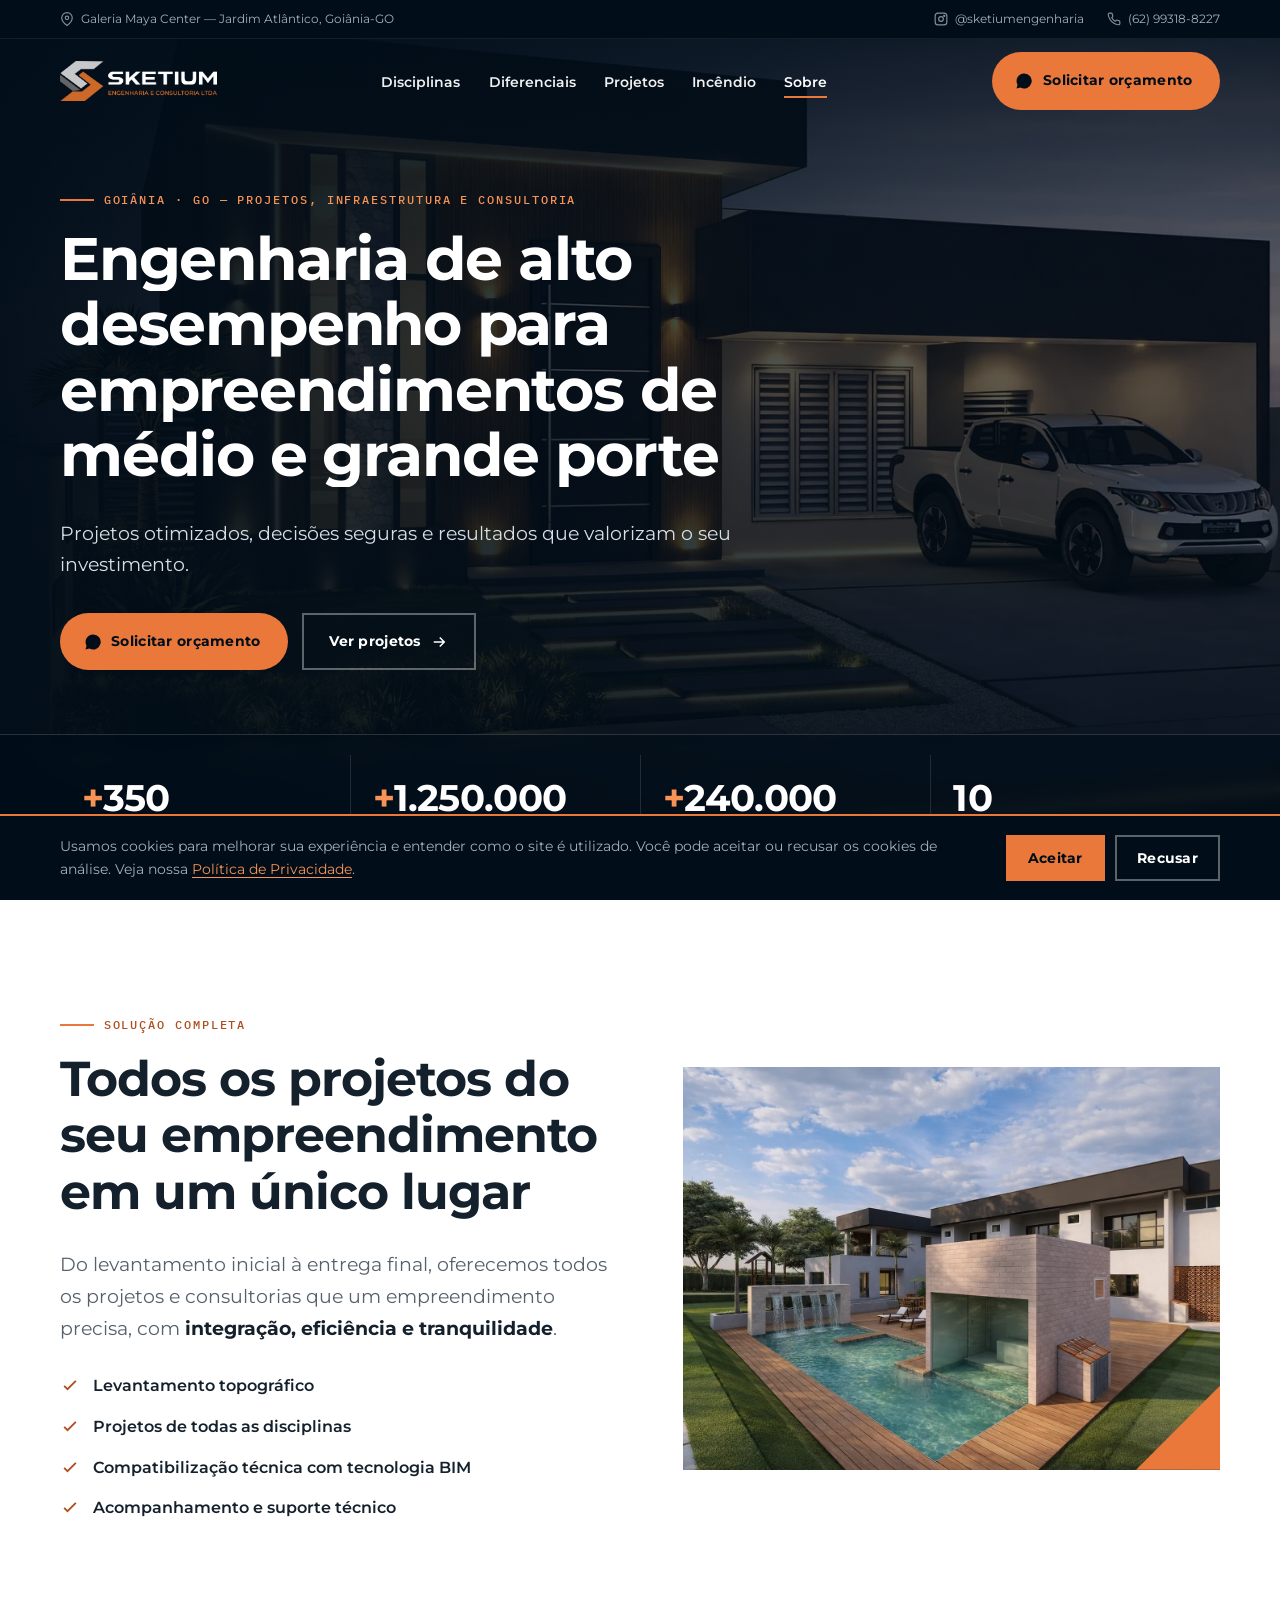
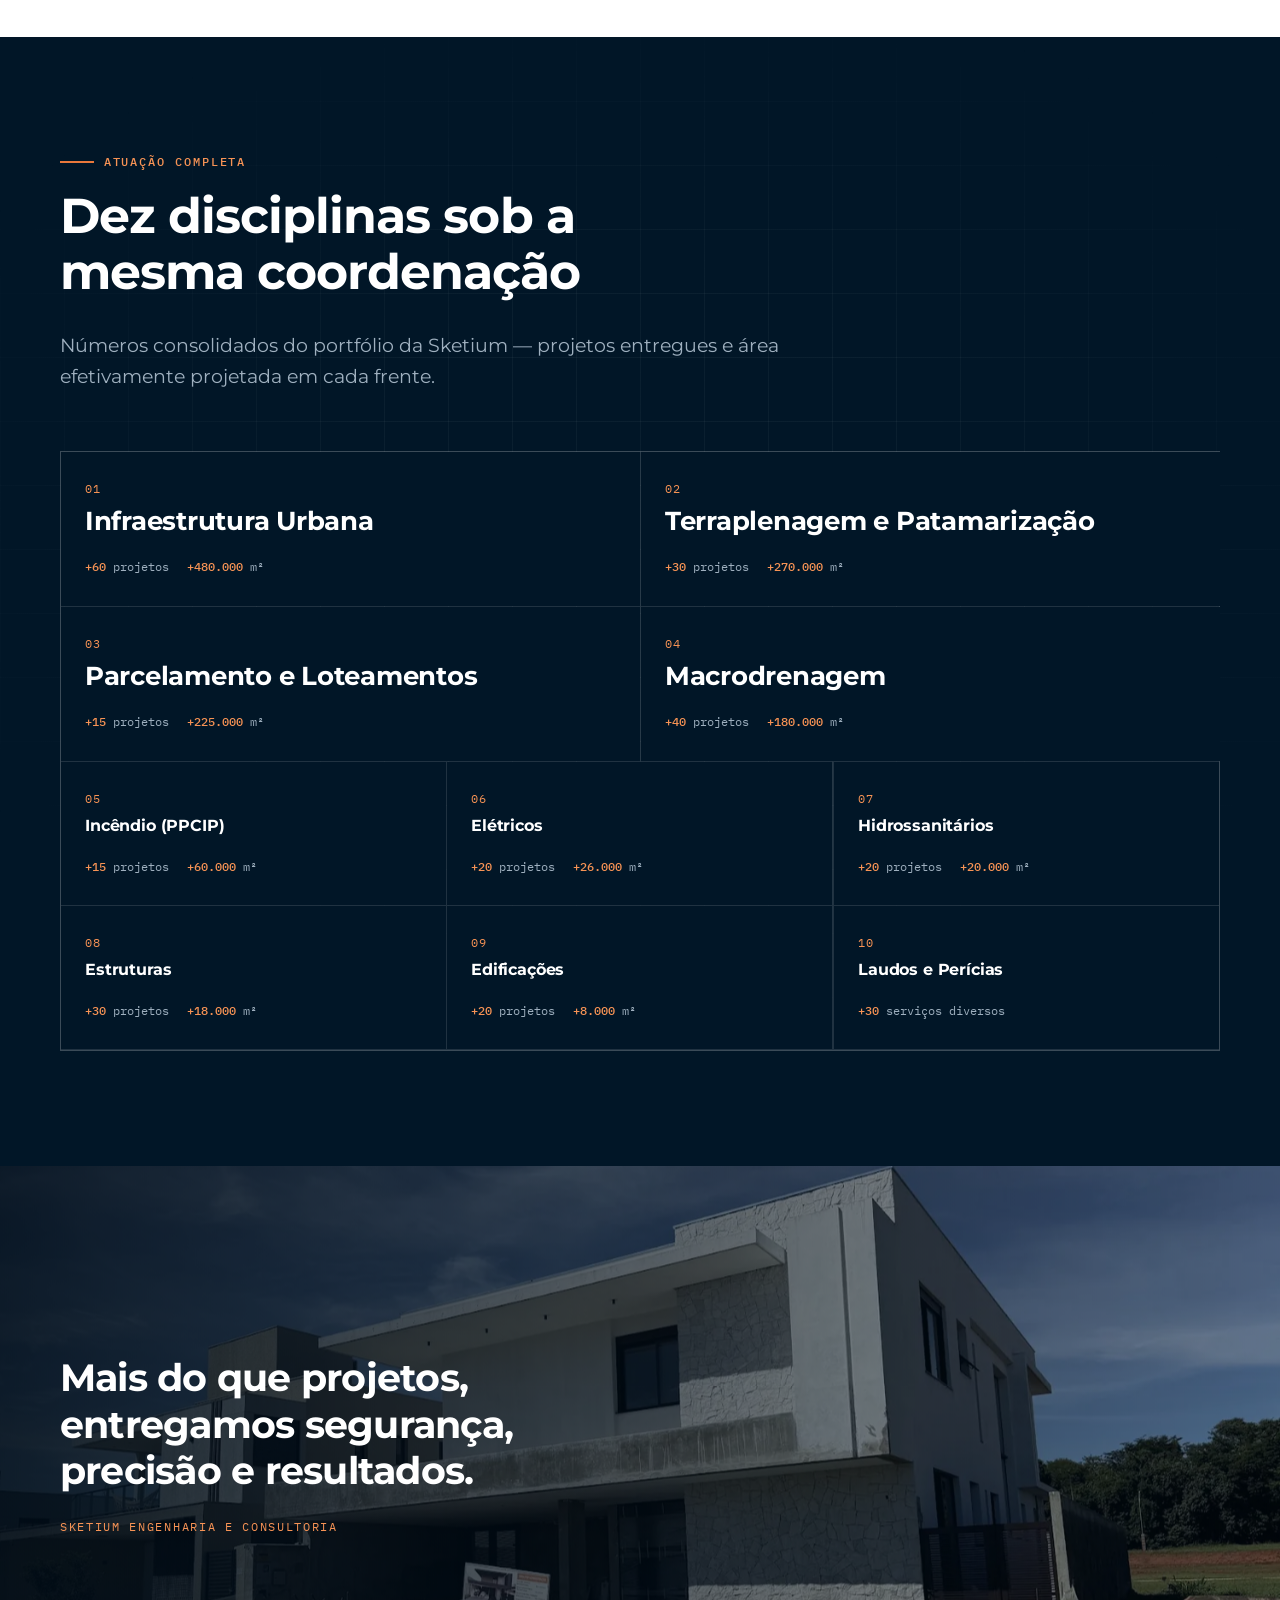
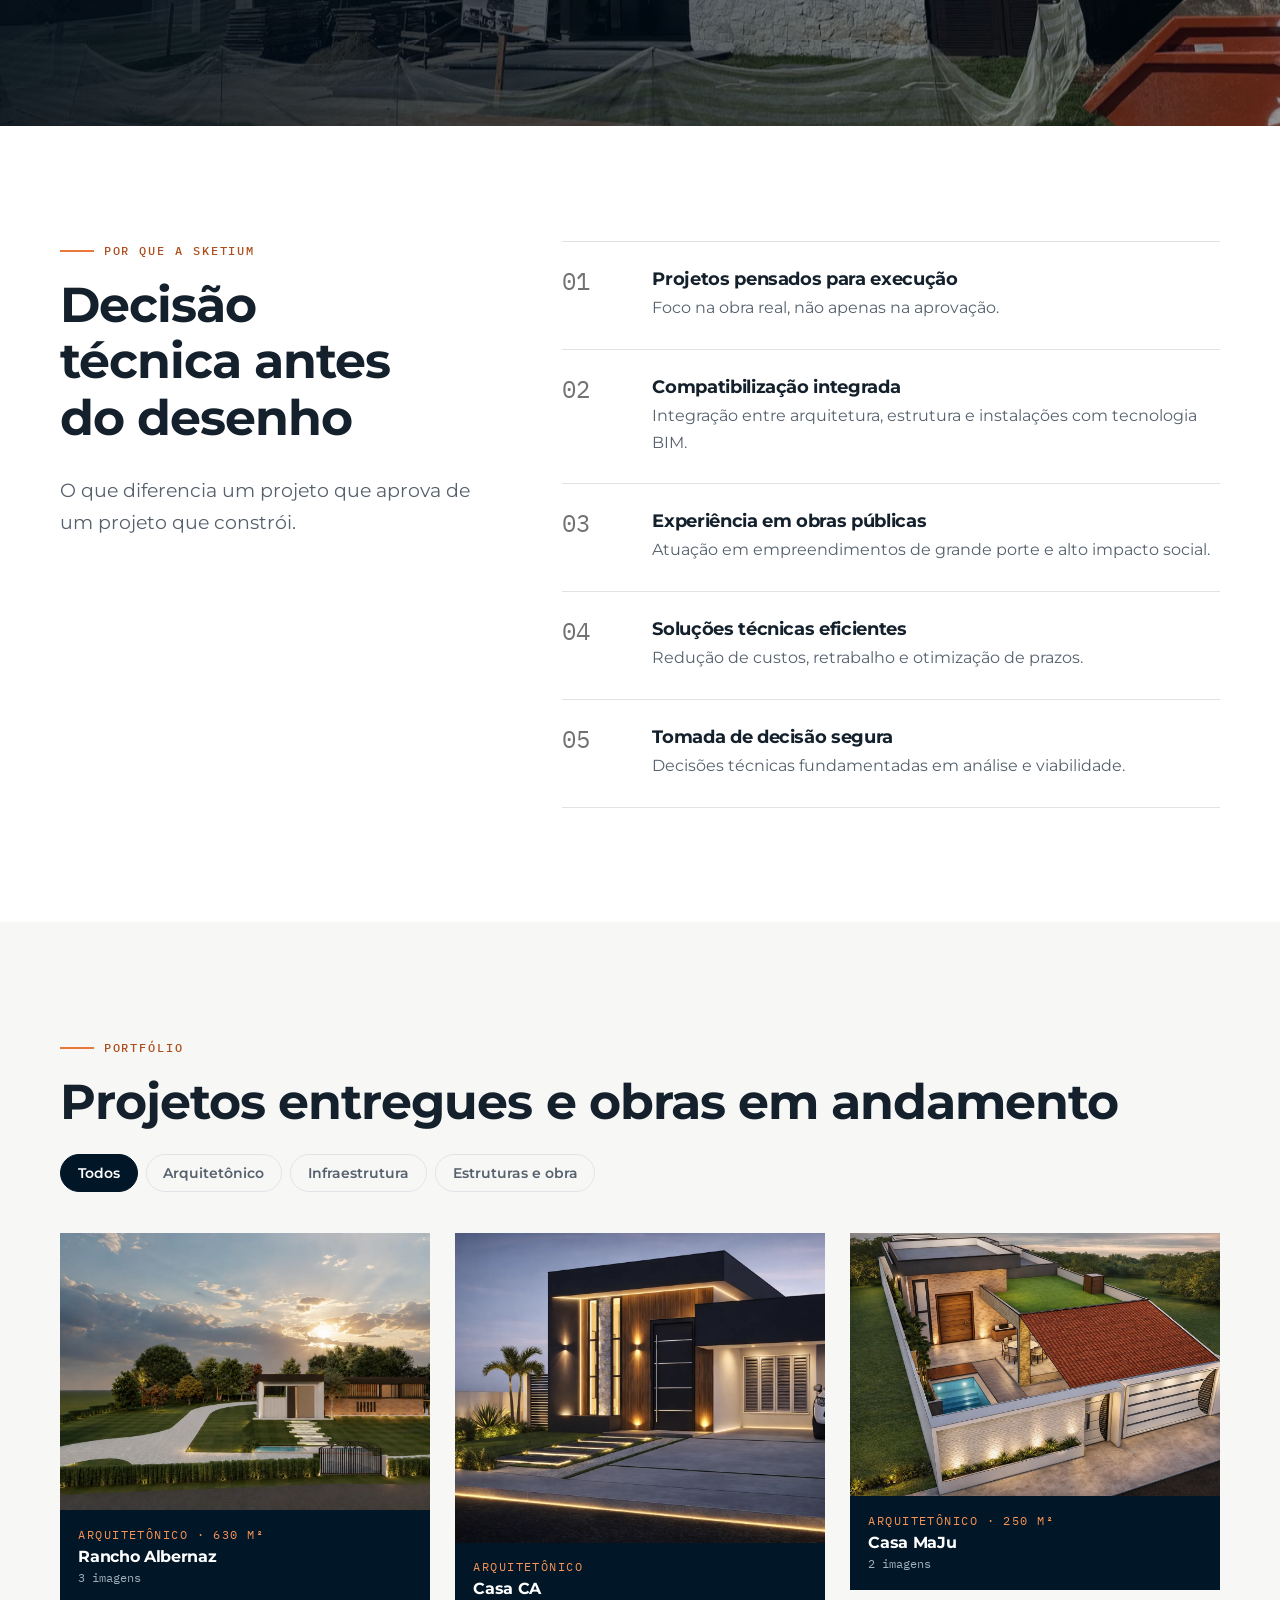
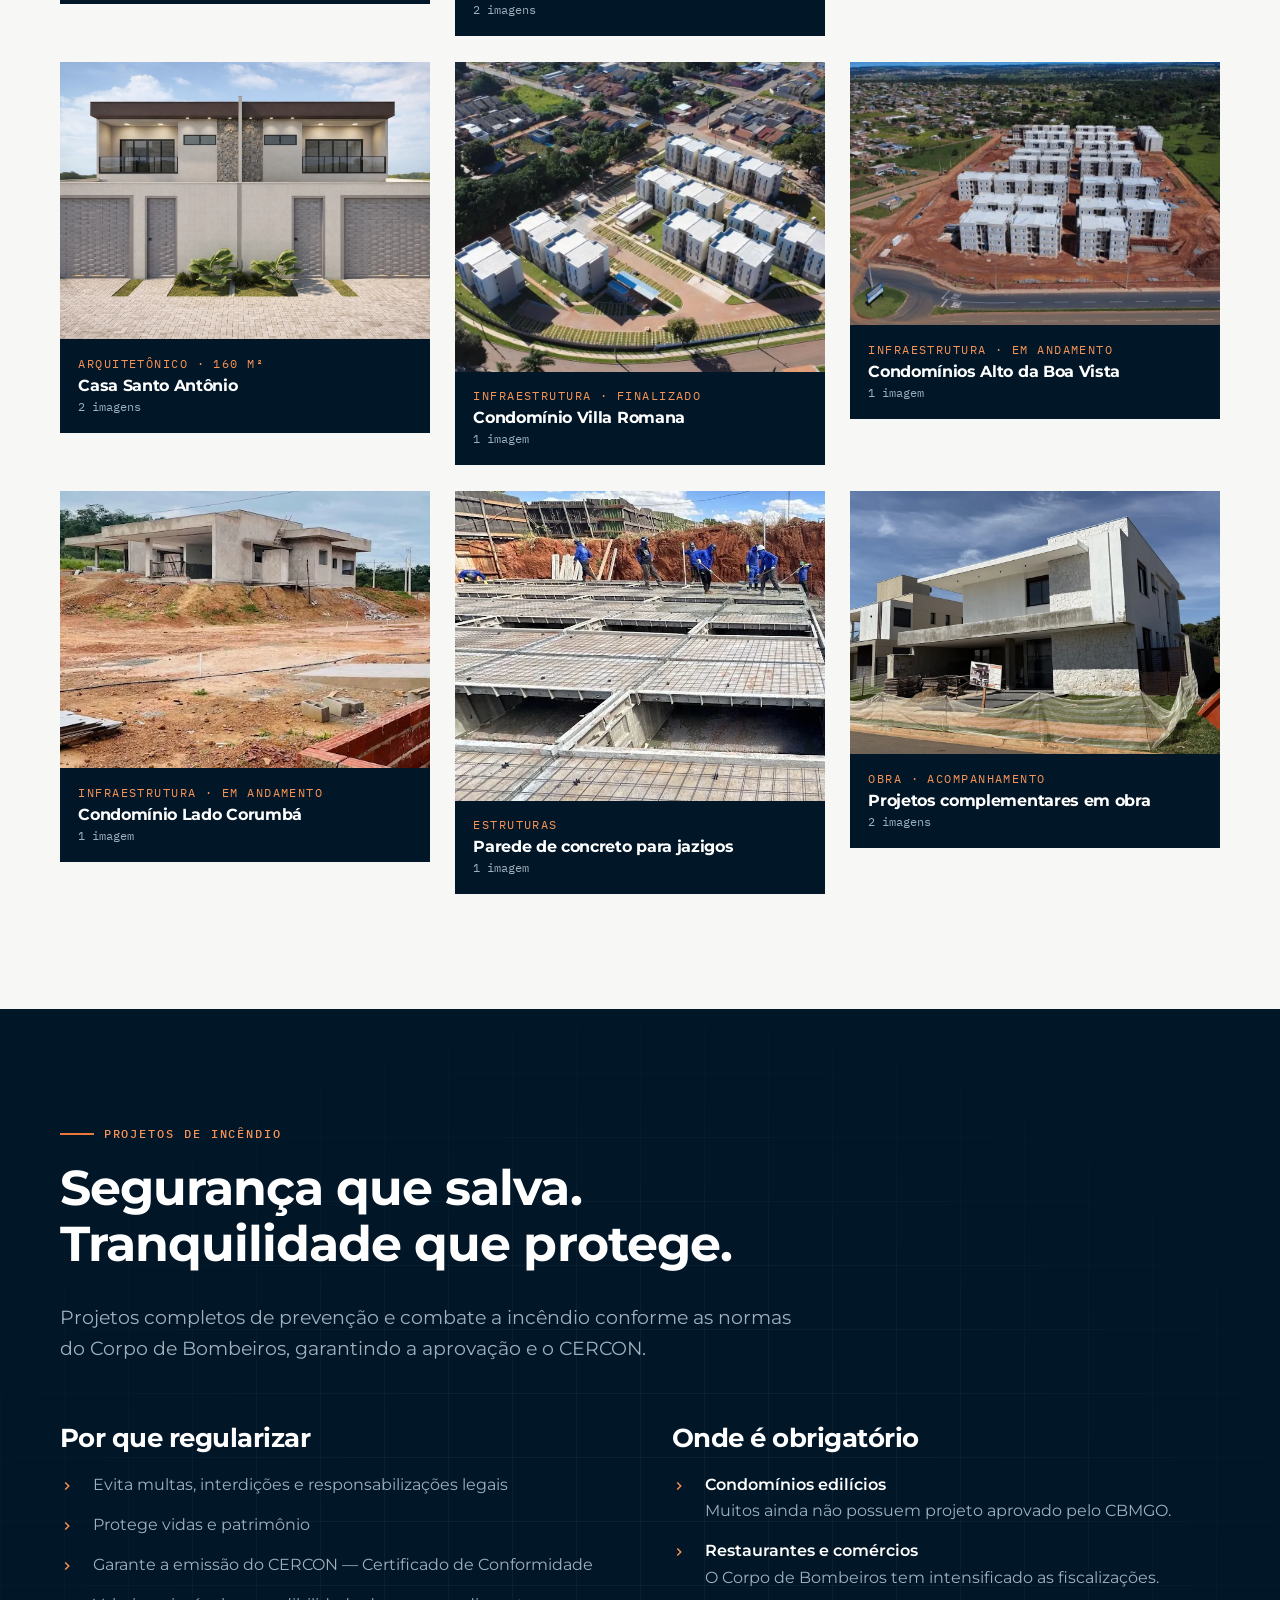
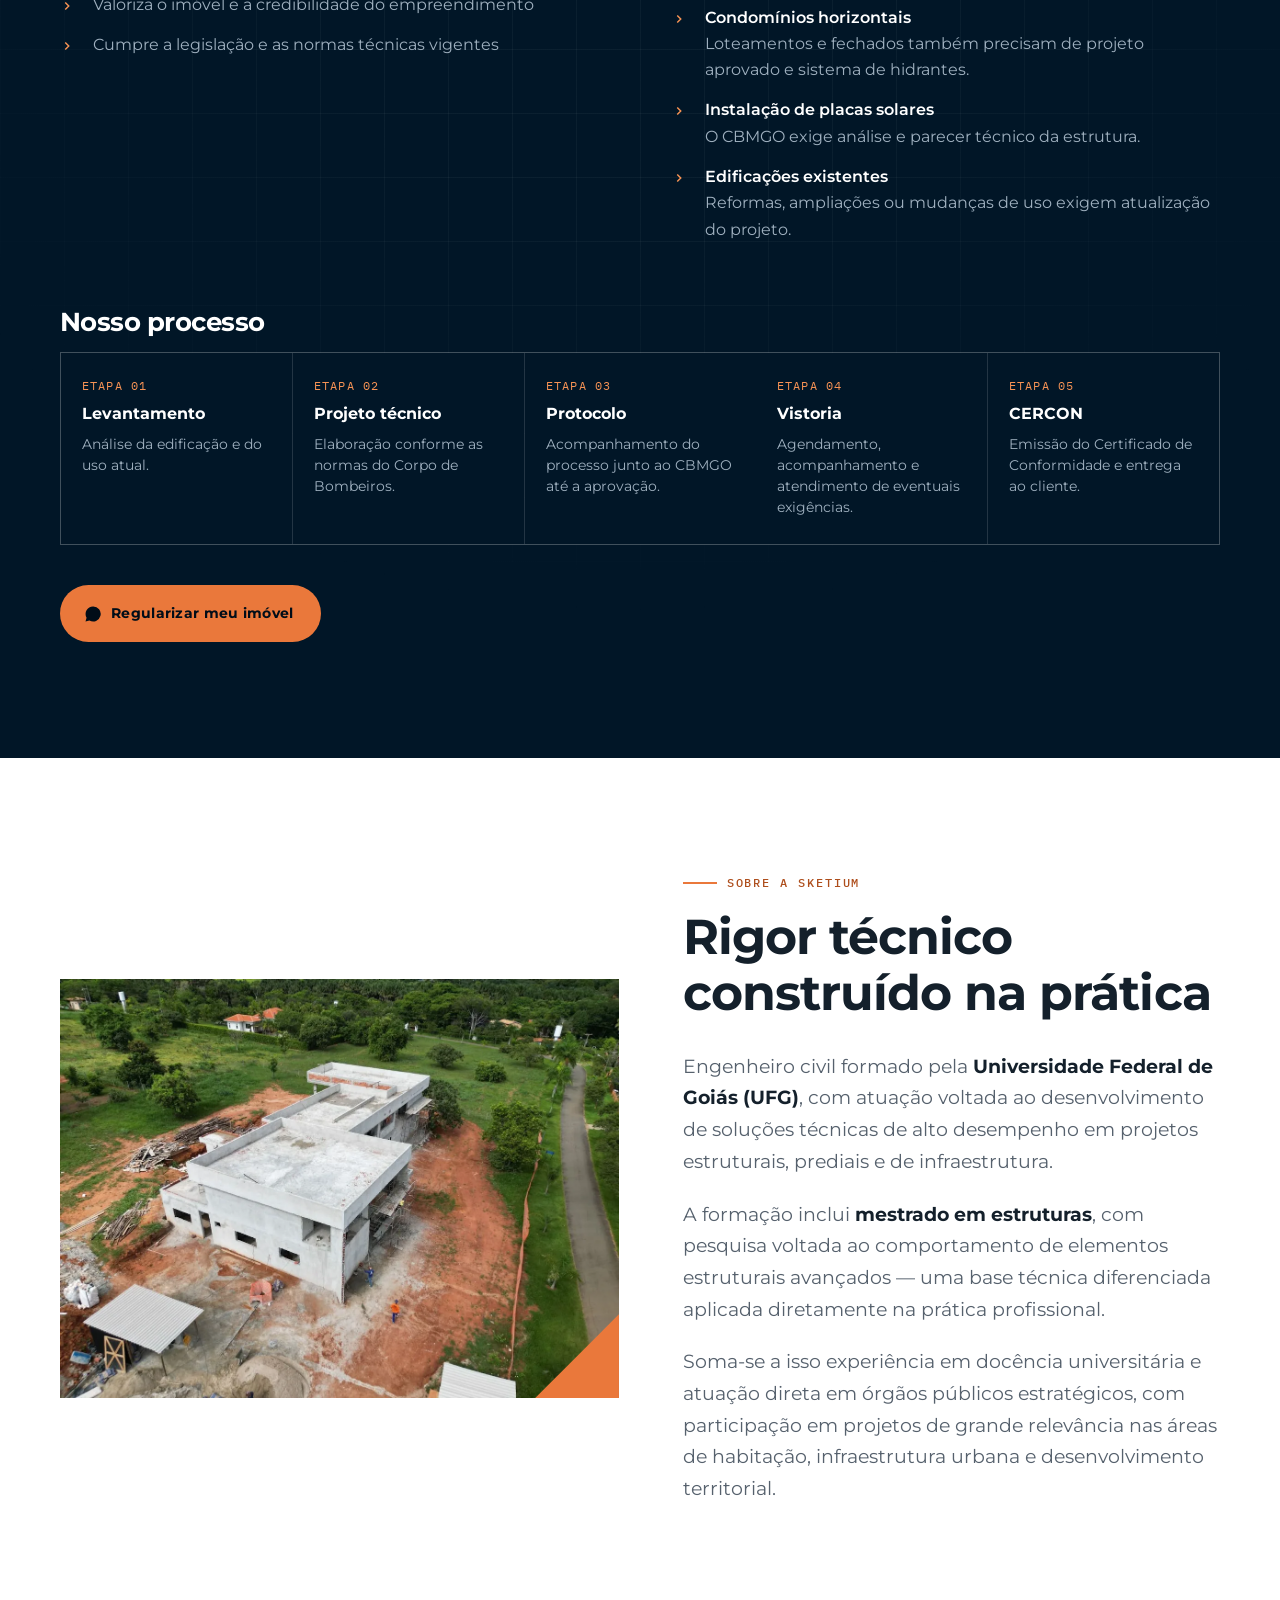
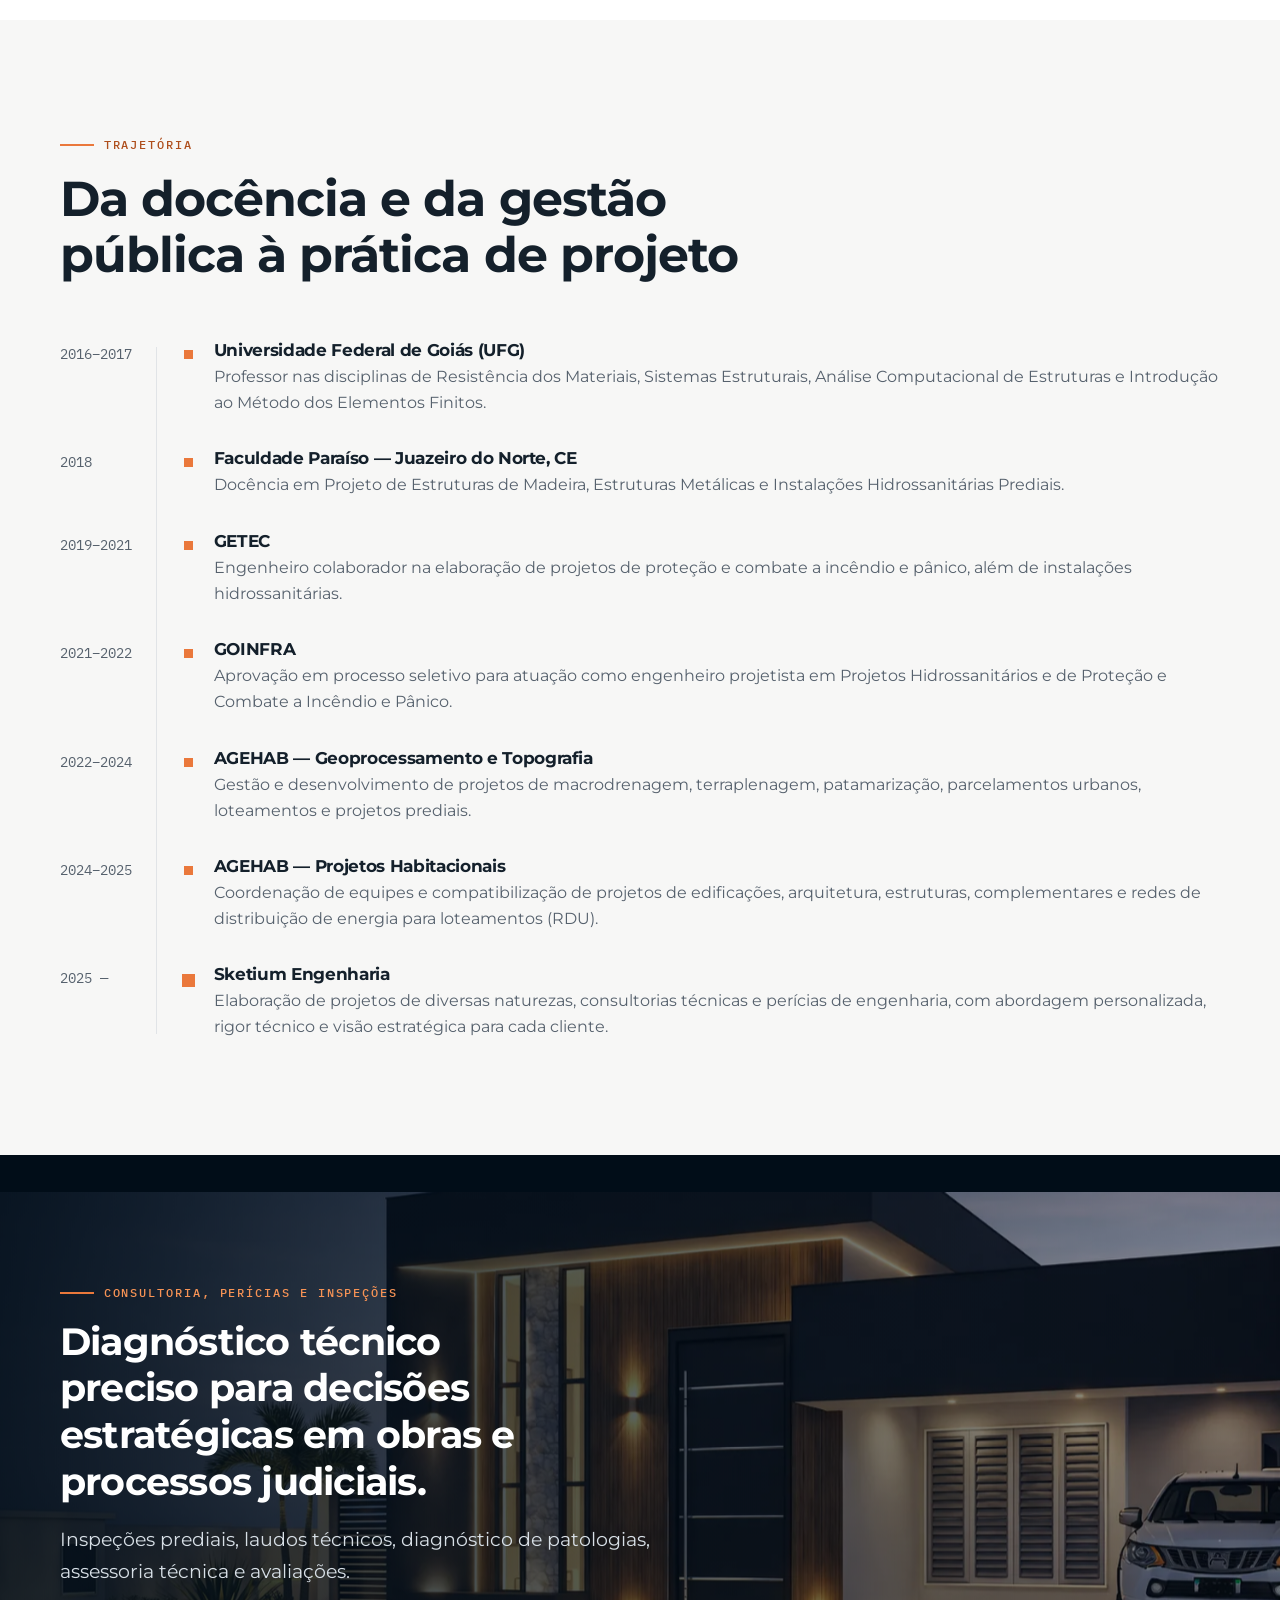
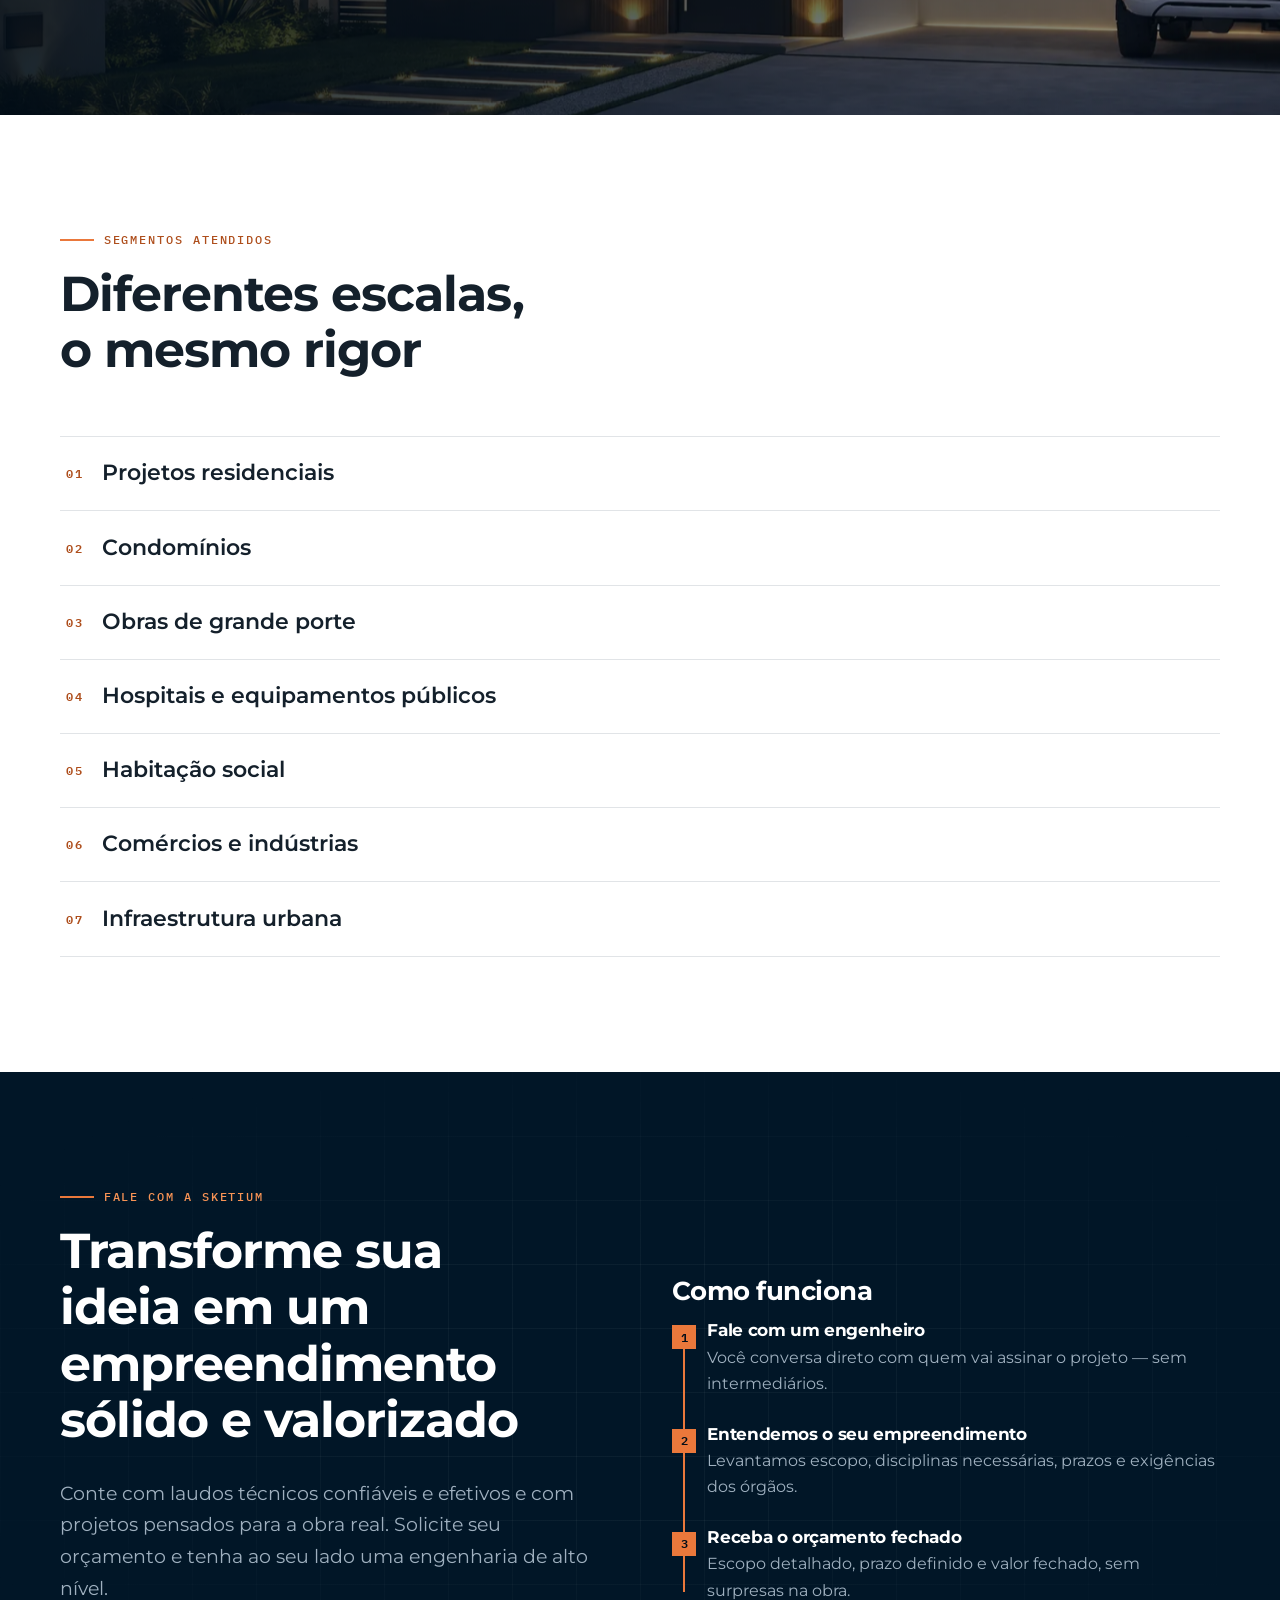
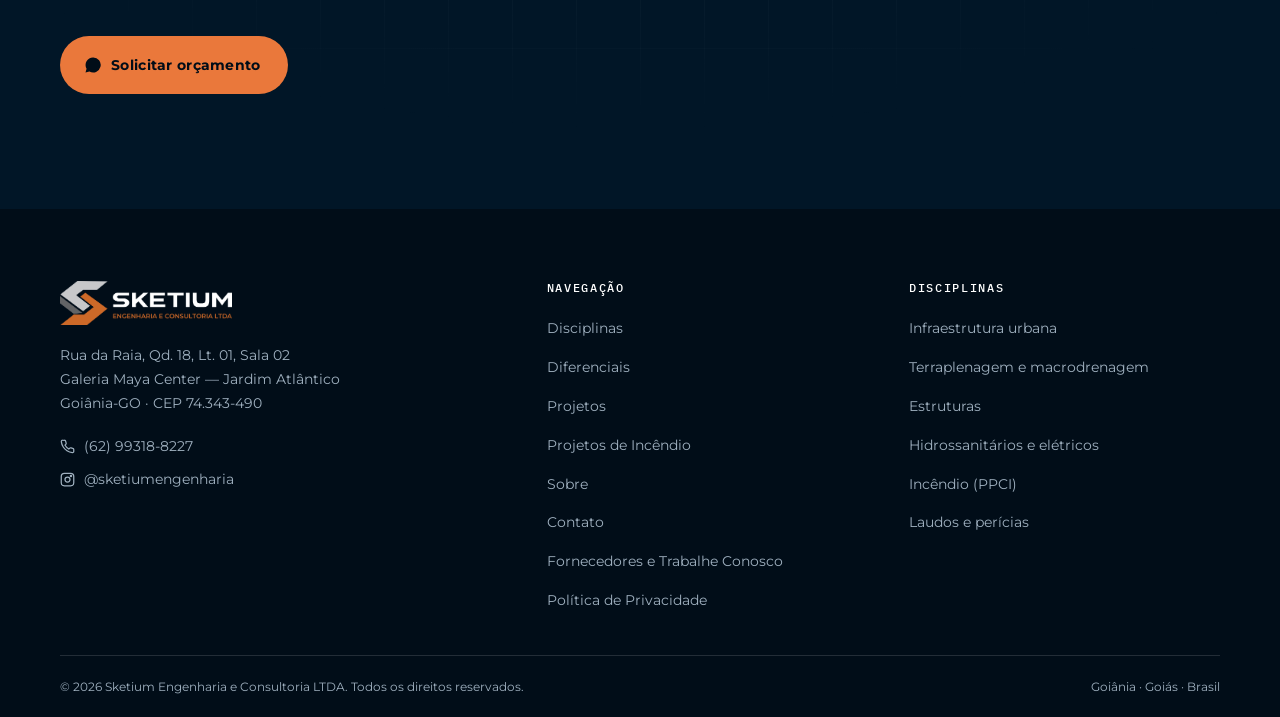
==== deploy-vercel/index.html @ f2acd7ba "Site Sketium Engenharia — front-end, módulos LGPD e pasta de deploy Pipeline BuildV completo até a r" ====
<!DOCTYPE html>
<html lang="pt-BR">
<head>
<meta charset="utf-8">
<meta name="viewport" content="width=device-width, initial-scale=1">
<title>Sketium Engenharia | Projetos, Infraestrutura e Consultoria em Goiânia-GO</title>
<meta name="description" content="Engenharia de alto desempenho para empreendimentos de médio e grande porte. Projetos estruturais, infraestrutura urbana, incêndio (PPCI), laudos e perícias. +350 projetos e +1.250.000 m² projetados. Goiânia-GO.">
<meta name="theme-color" content="#011627">
<link rel="canonical" href="https://www.sketium.com.br/">
<link rel="icon" href="assets/favicon.ico" sizes="any">
<link rel="apple-touch-icon" href="assets/img/favicon-180.png">

<meta property="og:type" content="website">
<meta property="og:locale" content="pt_BR">
<meta property="og:title" content="Sketium Engenharia | Projetos, Infraestrutura e Consultoria">
<meta property="og:description" content="Projetos otimizados, decisões seguras e resultados que valorizam o seu investimento. +350 projetos desenvolvidos em Goiânia-GO.">
<meta property="og:image" content="assets/img/hero-casa-ca.webp">

<link rel="preconnect" href="https://fonts.googleapis.com">
<link rel="preconnect" href="https://fonts.gstatic.com" crossorigin>
<link href="https://fonts.googleapis.com/css2?family=Montserrat:wght@400;500;600;700&family=IBM+Plex+Mono:wght@400;500&display=swap" rel="stylesheet">
<link rel="stylesheet" href="css/styles.css">

<script type="application/ld+json">
{
  "@context": "https://schema.org",
  "@type": "ProfessionalService",
  "name": "Sketium Engenharia e Consultoria LTDA",
  "description": "Engenharia de alto desempenho em projetos, infraestrutura e soluções técnicas para empreendimentos de médio e grande porte.",
  "telephone": "+5562993188227",
  "areaServed": "Goiás, Brasil",
  "address": {
    "@type": "PostalAddress",
    "streetAddress": "Rua da Raia, Qd. 18, Lt. 01, Sala 02 — Galeria Maya Center",
    "addressLocality": "Goiânia",
    "addressRegion": "GO",
    "postalCode": "74343-490",
    "addressCountry": "BR"
  },
  "sameAs": ["https://www.instagram.com/sketiumengenharia"]
}
</script>
</head>
<body>

<a class="pular-para-conteudo" href="#conteudo">Pular para o conteúdo</a>

<!-- Loader: sai sozinho por CSS mesmo se o JS falhar -->
<div class="loader" id="loader" role="presentation" aria-hidden="true">
  <img src="assets/img/logo-simbolo.png" alt="" width="600" height="555">
  <span class="loader-barra"><i></i></span>
</div>

<div class="barra-progresso" id="barra-progresso" role="presentation" aria-hidden="true"><i></i></div>

<!-- ============ HEADER ============ -->
<header class="cabecalho" id="cabecalho">
  <div class="topbar">
    <div class="container topbar-inner">
      <span class="topbar-endereco topbar-item">
        <svg viewBox="0 0 24 24" fill="none" stroke="currentColor" stroke-width="2" aria-hidden="true"><path d="M21 10c0 7-9 13-9 13s-9-6-9-13a9 9 0 0 1 18 0Z"/><circle cx="12" cy="10" r="3"/></svg>
        Galeria Maya Center — Jardim Atlântico, Goiânia-GO
      </span>
      <span class="topbar-links">
        <a class="topbar-item" href="https://www.instagram.com/sketiumengenharia" target="_blank" rel="noopener">
          <svg viewBox="0 0 24 24" fill="none" stroke="currentColor" stroke-width="2" aria-hidden="true"><rect x="2" y="2" width="20" height="20" rx="5"/><circle cx="12" cy="12" r="4"/><circle cx="17.5" cy="6.5" r="1"/></svg>
          @sketiumengenharia
        </a>
        <a class="topbar-item" href="tel:+5562993188227">
          <svg viewBox="0 0 24 24" fill="none" stroke="currentColor" stroke-width="2" aria-hidden="true"><path d="M22 16.9v3a2 2 0 0 1-2.2 2 19.8 19.8 0 0 1-8.6-3.1 19.5 19.5 0 0 1-6-6A19.8 19.8 0 0 1 2.1 4.2 2 2 0 0 1 4.1 2h3a2 2 0 0 1 2 1.7c.1 1 .4 1.9.7 2.8a2 2 0 0 1-.5 2.1L8.1 9.9a16 16 0 0 0 6 6l1.3-1.2a2 2 0 0 1 2.1-.5c.9.3 1.8.6 2.8.7a2 2 0 0 1 1.7 2Z"/></svg>
          (62) 99318-8227
        </a>
      </span>
    </div>
  </div>

  <div class="container">
    <nav class="nav" aria-label="Navegação principal">
      <a class="nav-logo" href="#topo" aria-label="Sketium Engenharia — início">
        <img src="assets/img/logo-sketium-branco.png" alt="Sketium Engenharia e Consultoria" width="900" height="230">
      </a>

      <ul class="nav-menu">
        <li><a href="#disciplinas">Disciplinas</a></li>
        <li><a href="#diferenciais">Diferenciais</a></li>
        <li><a href="#projetos">Projetos</a></li>
        <li><a href="#incendio">Incêndio</a></li>
        <li><a href="#sobre">Sobre</a></li>
      </ul>

      <div class="nav-acoes">
        <a class="btn btn-primario btn-wa" href="#" data-wa-btn="Menu">
          <svg viewBox="0 0 24 24" fill="currentColor" aria-hidden="true"><path d="M17.5 14.4c-.3-.2-1.7-.9-2-1-.3-.1-.5-.1-.7.1-.2.3-.7 1-.9 1.2-.2.2-.3.2-.6.1-.3-.2-1.2-.5-2.3-1.4-.9-.8-1.4-1.7-1.6-2-.2-.3 0-.5.1-.6l.5-.5c.1-.2.2-.3.3-.5v-.5c0-.2-.7-1.6-.9-2.2-.2-.5-.5-.5-.7-.5h-.6c-.2 0-.5.1-.8.4-.3.3-1 1-1 2.5s1.1 2.9 1.2 3.1c.2.2 2.1 3.2 5.1 4.5.7.3 1.3.5 1.7.6.7.2 1.4.2 1.9.1.6-.1 1.7-.7 2-1.4.2-.7.2-1.2.2-1.4-.1-.1-.3-.2-.6-.3M12 2a10 10 0 0 0-8.6 15L2 22l5.2-1.4A10 10 0 1 0 12 2Z"/></svg>
          Solicitar orçamento
        </a>
        <button class="hamburguer" type="button" id="hamburguer" aria-expanded="false" aria-controls="offcanvas" aria-label="Abrir menu">
          <span></span>
        </button>
      </div>
    </nav>
  </div>
</header>

<div class="veu" id="veu" hidden></div>
<aside class="offcanvas" id="offcanvas" aria-label="Menu" aria-hidden="true">
  <div class="offcanvas-topo">
    <img src="assets/img/logo-simbolo.png" alt="" width="600" height="555" style="height:36px;width:auto">
    <button class="offcanvas-fechar" type="button" id="offcanvas-fechar" aria-label="Fechar menu">&times;</button>
  </div>
  <ul>
    <li><a href="#disciplinas">Disciplinas</a></li>
    <li><a href="#diferenciais">Diferenciais</a></li>
    <li><a href="#projetos">Projetos</a></li>
    <li><a href="#incendio">Projetos de Incêndio</a></li>
    <li><a href="#sobre">Sobre</a></li>
    <li><a href="#contato">Contato</a></li>
  </ul>
  <a class="btn btn-primario btn-wa" href="#" data-wa-btn="Menu mobile">
    <svg viewBox="0 0 24 24" fill="currentColor" aria-hidden="true"><path d="M17.5 14.4c-.3-.2-1.7-.9-2-1-.3-.1-.5-.1-.7.1-.2.3-.7 1-.9 1.2-.2.2-.3.2-.6.1-.3-.2-1.2-.5-2.3-1.4-.9-.8-1.4-1.7-1.6-2-.2-.3 0-.5.1-.6l.5-.5c.1-.2.2-.3.3-.5v-.5c0-.2-.7-1.6-.9-2.2-.2-.5-.5-.5-.7-.5h-.6c-.2 0-.5.1-.8.4-.3.3-1 1-1 2.5s1.1 2.9 1.2 3.1c.2.2 2.1 3.2 5.1 4.5.7.3 1.3.5 1.7.6.7.2 1.4.2 1.9.1.6-.1 1.7-.7 2-1.4.2-.7.2-1.2.2-1.4-.1-.1-.3-.2-.6-.3M12 2a10 10 0 0 0-8.6 15L2 22l5.2-1.4A10 10 0 1 0 12 2Z"/></svg>
    Solicitar orçamento
  </a>
</aside>

<main id="conteudo">

<!-- ============ 1. HERO ============ -->
<section class="hero" id="topo" data-bg="dark">
  <div class="hero-fundo">
    <img src="assets/img/hero-casa-ca.webp" alt="Residência de alto padrão projetada pela Sketium, iluminada ao anoitecer" width="1536" height="1024" fetchpriority="high">
  </div>

  <div style="width:100%">
    <div class="container hero-inner">
      <p class="eyebrow"><span class="filete" data-desenha></span>Goiânia · GO — Projetos, Infraestrutura e Consultoria</p>
      <h1>Engenharia de alto desempenho para empreendimentos de médio e grande&nbsp;porte</h1>
      <p class="hero-lede">Projetos otimizados, decisões seguras e resultados que valorizam o seu investimento.</p>
      <div class="hero-ctas">
        <a class="btn btn-primario btn-wa" href="#" data-wa-btn="Hero">
          <svg viewBox="0 0 24 24" fill="currentColor" aria-hidden="true"><path d="M17.5 14.4c-.3-.2-1.7-.9-2-1-.3-.1-.5-.1-.7.1-.2.3-.7 1-.9 1.2-.2.2-.3.2-.6.1-.3-.2-1.2-.5-2.3-1.4-.9-.8-1.4-1.7-1.6-2-.2-.3 0-.5.1-.6l.5-.5c.1-.2.2-.3.3-.5v-.5c0-.2-.7-1.6-.9-2.2-.2-.5-.5-.5-.7-.5h-.6c-.2 0-.5.1-.8.4-.3.3-1 1-1 2.5s1.1 2.9 1.2 3.1c.2.2 2.1 3.2 5.1 4.5.7.3 1.3.5 1.7.6.7.2 1.4.2 1.9.1.6-.1 1.7-.7 2-1.4.2-.7.2-1.2.2-1.4-.1-.1-.3-.2-.6-.3M12 2a10 10 0 0 0-8.6 15L2 22l5.2-1.4A10 10 0 1 0 12 2Z"/></svg>
          Solicitar orçamento
        </a>
        <a class="btn btn-fantasma" href="#projetos">
          Ver projetos
          <svg class="seta" viewBox="0 0 24 24" fill="none" stroke="currentColor" stroke-width="2" width="18" height="18" aria-hidden="true"><path d="M5 12h14m-6-6 6 6-6 6"/></svg>
        </a>
      </div>
    </div>

    <div class="hero-numeros">
      <div class="container">
        <dl class="hero-numeros-grid">
          <div class="hero-numero">
            <dt class="visualmente-oculto">Projetos desenvolvidos</dt>
            <dd style="margin:0"><b><i>+</i><span data-contador="350">350</span></b><span aria-hidden="true">Projetos desenvolvidos</span></dd>
          </div>
          <div class="hero-numero">
            <dt class="visualmente-oculto">Área total projetada</dt>
            <dd style="margin:0"><b><i>+</i><span data-contador="1250000" data-formato="milhar">1.250.000</span></b><span aria-hidden="true">m² de área total projetada</span></dd>
          </div>
          <div class="hero-numero">
            <dt class="visualmente-oculto">Infraestrutura condominial</dt>
            <dd style="margin:0"><b><i>+</i><span data-contador="240000" data-formato="milhar">240.000</span></b><span aria-hidden="true">m² em infraestrutura condominial</span></dd>
          </div>
          <div class="hero-numero">
            <dt class="visualmente-oculto">Disciplinas de engenharia</dt>
            <dd style="margin:0"><b><span data-contador="10">10</span></b><span aria-hidden="true">Disciplinas de engenharia</span></dd>
          </div>
        </dl>
      </div>
    </div>
  </div>
</section>

<!-- ============ 2. SOLUÇÃO COMPLETA (split) ============ -->
<section class="secao" data-bg="light">
  <div class="container split">
    <div data-reveal data-rv="left">
      <p class="eyebrow"><span class="filete" data-desenha></span>Solução completa</p>
      <h2>Todos os projetos do seu empreendimento em um único&nbsp;lugar</h2>
      <p class="lede">Do levantamento inicial à entrega final, oferecemos todos os projetos e consultorias que um empreendimento precisa, com <strong>integração, eficiência e tranquilidade</strong>.</p>
      <ul class="lista-checks">
        <li><svg viewBox="0 0 24 24" fill="none" stroke="currentColor" stroke-width="2.2" aria-hidden="true"><path d="m5 13 4 4L19 7"/></svg>Levantamento topográfico</li>
        <li><svg viewBox="0 0 24 24" fill="none" stroke="currentColor" stroke-width="2.2" aria-hidden="true"><path d="m5 13 4 4L19 7"/></svg>Projetos de todas as disciplinas</li>
        <li><svg viewBox="0 0 24 24" fill="none" stroke="currentColor" stroke-width="2.2" aria-hidden="true"><path d="m5 13 4 4L19 7"/></svg>Compatibilização técnica com tecnologia BIM</li>
        <li><svg viewBox="0 0 24 24" fill="none" stroke="currentColor" stroke-width="2.2" aria-hidden="true"><path d="m5 13 4 4L19 7"/></svg>Acompanhamento e suporte técnico</li>
      </ul>
    </div>
    <figure class="split-figura" style="margin:0" data-reveal="fig">
      <img src="assets/img/rancho-albernaz-01.webp" alt="Área de lazer com piscina do Rancho Albernaz, projeto residencial de alto padrão da Sketium" width="1500" height="1000" loading="lazy">
    </figure>
  </div>
</section>

<!-- ============ 3. DISCIPLINAS ============ -->
<section class="secao bg-dark" id="disciplinas" data-bg="dark">
  <div class="container">
    <div class="secao-cabecalho" data-reveal>
      <p class="eyebrow"><span class="filete" data-desenha></span>Atuação completa</p>
      <h2>Dez disciplinas sob a mesma coordenação</h2>
      <p class="lede">Números consolidados do portfólio da Sketium — projetos entregues e área efetivamente projetada em cada frente.</p>
    </div>

    <div class="disciplinas">
      <article class="disciplina disciplina--grande" data-reveal>
        <span class="disciplina-ord">01</span>
        <h3>Infraestrutura Urbana</h3>
        <p class="disciplina-metricas"><span><b>+60</b> projetos</span><span><b>+480.000</b> m²</span></p>
      </article>
      <article class="disciplina disciplina--grande" data-reveal>
        <span class="disciplina-ord">02</span>
        <h3>Terraplenagem e Patamarização</h3>
        <p class="disciplina-metricas"><span><b>+30</b> projetos</span><span><b>+270.000</b> m²</span></p>
      </article>
      <article class="disciplina disciplina--grande" data-reveal>
        <span class="disciplina-ord">03</span>
        <h3>Parcelamento e Loteamentos</h3>
        <p class="disciplina-metricas"><span><b>+15</b> projetos</span><span><b>+225.000</b> m²</span></p>
      </article>
      <article class="disciplina disciplina--grande" data-reveal>
        <span class="disciplina-ord">04</span>
        <h3>Macrodrenagem</h3>
        <p class="disciplina-metricas"><span><b>+40</b> projetos</span><span><b>+180.000</b> m²</span></p>
      </article>
      <article class="disciplina" data-reveal>
        <span class="disciplina-ord">05</span>
        <h3>Incêndio (PPCIP)</h3>
        <p class="disciplina-metricas"><span><b>+15</b> projetos</span><span><b>+60.000</b> m²</span></p>
      </article>
      <article class="disciplina" data-reveal>
        <span class="disciplina-ord">06</span>
        <h3>Elétricos</h3>
        <p class="disciplina-metricas"><span><b>+20</b> projetos</span><span><b>+26.000</b> m²</span></p>
      </article>
      <article class="disciplina" data-reveal>
        <span class="disciplina-ord">07</span>
        <h3>Hidrossanitários</h3>
        <p class="disciplina-metricas"><span><b>+20</b> projetos</span><span><b>+20.000</b> m²</span></p>
      </article>
      <article class="disciplina" data-reveal>
        <span class="disciplina-ord">08</span>
        <h3>Estruturas</h3>
        <p class="disciplina-metricas"><span><b>+30</b> projetos</span><span><b>+18.000</b> m²</span></p>
      </article>
      <article class="disciplina" data-reveal>
        <span class="disciplina-ord">09</span>
        <h3>Edificações</h3>
        <p class="disciplina-metricas"><span><b>+20</b> projetos</span><span><b>+8.000</b> m²</span></p>
      </article>
      <article class="disciplina" data-reveal>
        <span class="disciplina-ord">10</span>
        <h3>Laudos e Perícias</h3>
        <p class="disciplina-metricas"><span><b>+30</b> serviços diversos</span></p>
      </article>
    </div>
  </div>
</section>

<!-- ============ 4. QUEBRA EDITORIAL ============ -->
<section class="quebra" data-bg="dark" aria-label="Compromisso da Sketium">
  <div class="quebra-fundo" data-parallax="0.10">
    <img src="assets/img/projetos-complementares.webp" alt="Equipe em obra durante a execução de projetos complementares acompanhados pela Sketium" width="1500" height="844" loading="lazy">
  </div>
  <div class="container quebra-inner">
    <blockquote style="margin:0" data-reveal>
      <p class="quebra-titulo">Mais do que projetos, entregamos segurança, precisão e resultados.</p>
      <cite>Sketium Engenharia e Consultoria</cite>
    </blockquote>
  </div>
</section>

<!-- ============ 5. DIFERENCIAIS ============ -->
<section class="secao" id="diferenciais" data-bg="light">
  <div class="container diferenciais-wrap">
    <div data-reveal data-rv="left">
      <p class="eyebrow"><span class="filete" data-desenha></span>Por que a Sketium</p>
      <h2>Decisão técnica antes do desenho</h2>
      <p class="lede">O que diferencia um projeto que aprova de um projeto que constrói.</p>
    </div>

    <ol class="diferenciais-lista">
      <li class="diferencial" data-reveal>
        <span class="diferencial-num dado">01</span>
        <div>
          <h3>Projetos pensados para execução</h3>
          <p>Foco na obra real, não apenas na aprovação.</p>
        </div>
      </li>
      <li class="diferencial" data-reveal>
        <span class="diferencial-num dado">02</span>
        <div>
          <h3>Compatibilização integrada</h3>
          <p>Integração entre arquitetura, estrutura e instalações com tecnologia BIM.</p>
        </div>
      </li>
      <li class="diferencial" data-reveal>
        <span class="diferencial-num dado">03</span>
        <div>
          <h3>Experiência em obras públicas</h3>
          <p>Atuação em empreendimentos de grande porte e alto impacto social.</p>
        </div>
      </li>
      <li class="diferencial" data-reveal>
        <span class="diferencial-num dado">04</span>
        <div>
          <h3>Soluções técnicas eficientes</h3>
          <p>Redução de custos, retrabalho e otimização de prazos.</p>
        </div>
      </li>
      <li class="diferencial" data-reveal>
        <span class="diferencial-num dado">05</span>
        <div>
          <h3>Tomada de decisão segura</h3>
          <p>Decisões técnicas fundamentadas em análise e viabilidade.</p>
        </div>
      </li>
    </ol>
  </div>
</section>

<!-- ============ 6. PORTFÓLIO ============ -->
<section class="secao bg-alt" id="projetos" data-bg="light">
  <div class="container">
    <div class="portfolio-topo">
      <div data-reveal>
        <p class="eyebrow"><span class="filete" data-desenha></span>Portfólio</p>
        <h2 style="margin-bottom:0">Projetos entregues e obras em&nbsp;andamento</h2>
      </div>
      <div class="filtros" role="group" aria-label="Filtrar projetos por disciplina" data-reveal="soft">
        <button class="chip" type="button" data-filtro="todos" aria-pressed="true">Todos</button>
        <button class="chip" type="button" data-filtro="arquitetonico" aria-pressed="false">Arquitetônico</button>
        <button class="chip" type="button" data-filtro="infraestrutura" aria-pressed="false">Infraestrutura</button>
        <button class="chip" type="button" data-filtro="estruturas" aria-pressed="false">Estruturas e obra</button>
      </div>
    </div>

    <div class="grade-portfolio" id="grade-portfolio">

      <figure class="projeto" data-categoria="arquitetonico" data-reveal="fig">
        <button class="projeto-btn" type="button"
          data-galeria="assets/img/rancho-albernaz-03.webp|assets/img/rancho-albernaz-01.webp|assets/img/rancho-albernaz-obra.webp"
          data-legendas="Implantação ao pôr do sol|Área de lazer e piscina|Obra em execução"
          data-titulo="Rancho Albernaz"
          data-ficha="630 m² — alto padrão, conforto, integração de ambientes e valorização do imóvel">
          <span class="projeto-capa"><img src="assets/img/rancho-albernaz-03.webp" alt="Rancho Albernaz — implantação do projeto residencial de 630 m² ao pôr do sol" width="1600" height="900" loading="lazy"></span>
          <span class="projeto-lupa" aria-hidden="true"><svg viewBox="0 0 24 24" fill="none" stroke="currentColor" stroke-width="2"><circle cx="11" cy="11" r="7"/><path d="m20 20-3.5-3.5M11 8v6M8 11h6"/></svg></span>
          <span class="projeto-corpo">
            <span class="projeto-overline">Arquitetônico · 630 m²</span>
            <h3>Rancho Albernaz</h3>
            <small>3 imagens</small>
          </span>
        </button>
      </figure>

      <figure class="projeto" data-categoria="arquitetonico" data-reveal="fig">
        <button class="projeto-btn" type="button"
          data-galeria="assets/img/hero-casa-ca.webp|assets/img/casa-ca-02.webp"
          data-legendas="Fachada iluminada ao anoitecer|Vista lateral do acesso principal"
          data-titulo="Casa CA"
          data-ficha="Residência de alto padrão — projeto integrado de arquitetura, estrutura e instalações">
          <span class="projeto-capa"><img src="assets/img/casa-ca-02.webp" alt="Casa CA — fachada da residência de alto padrão com iluminação de destaque" width="1500" height="1000" loading="lazy"></span>
          <span class="projeto-lupa" aria-hidden="true"><svg viewBox="0 0 24 24" fill="none" stroke="currentColor" stroke-width="2"><circle cx="11" cy="11" r="7"/><path d="m20 20-3.5-3.5M11 8v6M8 11h6"/></svg></span>
          <span class="projeto-corpo">
            <span class="projeto-overline">Arquitetônico</span>
            <h3>Casa CA</h3>
            <small>2 imagens</small>
          </span>
        </button>
      </figure>

      <figure class="projeto" data-categoria="arquitetonico" data-reveal="fig">
        <button class="projeto-btn" type="button"
          data-galeria="assets/img/casa-maju-01.webp|assets/img/casa-maju-02.webp"
          data-legendas="Implantação com piscina e área gourmet|Espaço gourmet interno"
          data-titulo="Casa MaJu"
          data-ficha="250 m² térrea — espaço gourmet para receber família e amigos">
          <span class="projeto-capa"><img src="assets/img/casa-maju-01.webp" alt="Casa MaJu — implantação da residência térrea de 250 m² com piscina e área gourmet" width="1500" height="1000" loading="lazy"></span>
          <span class="projeto-lupa" aria-hidden="true"><svg viewBox="0 0 24 24" fill="none" stroke="currentColor" stroke-width="2"><circle cx="11" cy="11" r="7"/><path d="m20 20-3.5-3.5M11 8v6M8 11h6"/></svg></span>
          <span class="projeto-corpo">
            <span class="projeto-overline">Arquitetônico · 250 m²</span>
            <h3>Casa MaJu</h3>
            <small>2 imagens</small>
          </span>
        </button>
      </figure>

      <figure class="projeto" data-categoria="arquitetonico" data-reveal="fig">
        <button class="projeto-btn" type="button"
          data-galeria="assets/img/casa-santo-antonio-02.webp|assets/img/casa-santo-antonio-01.webp"
          data-legendas="Fachada frontal dos sobrados|Vista lateral do conjunto"
          data-titulo="Casa Santo Antônio"
          data-ficha="160 m² por sobrado — uma unidade para moradia e outra para geração de renda">
          <span class="projeto-capa"><img src="assets/img/casa-santo-antonio-02.webp" alt="Casa Santo Antônio — fachada dos dois sobrados geminados de 160 m² cada" width="1500" height="1000" loading="lazy"></span>
          <span class="projeto-lupa" aria-hidden="true"><svg viewBox="0 0 24 24" fill="none" stroke="currentColor" stroke-width="2"><circle cx="11" cy="11" r="7"/><path d="m20 20-3.5-3.5M11 8v6M8 11h6"/></svg></span>
          <span class="projeto-corpo">
            <span class="projeto-overline">Arquitetônico · 160 m²</span>
            <h3>Casa Santo Antônio</h3>
            <small>2 imagens</small>
          </span>
        </button>
      </figure>

      <figure class="projeto" data-categoria="infraestrutura" data-reveal="fig">
        <button class="projeto-btn" type="button"
          data-galeria="assets/img/villa-romana.webp"
          data-legendas="Vista aérea do condomínio finalizado"
          data-titulo="Condomínio Villa Romana"
          data-ficha="Finalizado — elaboração dos projetos de infraestrutura">
          <span class="projeto-capa"><img src="assets/img/villa-romana.webp" alt="Vista aérea do Condomínio Villa Romana finalizado, com projetos de infraestrutura da Sketium" width="1400" height="788" loading="lazy"></span>
          <span class="projeto-lupa" aria-hidden="true"><svg viewBox="0 0 24 24" fill="none" stroke="currentColor" stroke-width="2"><circle cx="11" cy="11" r="7"/><path d="m20 20-3.5-3.5M11 8v6M8 11h6"/></svg></span>
          <span class="projeto-corpo">
            <span class="projeto-overline">Infraestrutura · Finalizado</span>
            <h3>Condomínio Villa Romana</h3>
            <small>1 imagem</small>
          </span>
        </button>
      </figure>

      <figure class="projeto" data-categoria="infraestrutura" data-reveal="fig">
        <button class="projeto-btn" type="button"
          data-galeria="assets/img/alto-da-boa-vista.webp"
          data-legendas="Vista aérea da obra em andamento"
          data-titulo="Condomínios Alto da Boa Vista"
          data-ficha="Em andamento — projetos de infraestrutura condominial">
          <span class="projeto-capa"><img src="assets/img/alto-da-boa-vista.webp" alt="Vista aérea dos Condomínios Alto da Boa Vista em obras, com infraestrutura condominial projetada pela Sketium" width="1280" height="720" loading="lazy"></span>
          <span class="projeto-lupa" aria-hidden="true"><svg viewBox="0 0 24 24" fill="none" stroke="currentColor" stroke-width="2"><circle cx="11" cy="11" r="7"/><path d="m20 20-3.5-3.5M11 8v6M8 11h6"/></svg></span>
          <span class="projeto-corpo">
            <span class="projeto-overline">Infraestrutura · Em andamento</span>
            <h3>Condomínios Alto da Boa Vista</h3>
            <small>1 imagem</small>
          </span>
        </button>
      </figure>

      <figure class="projeto" data-categoria="infraestrutura" data-reveal="fig">
        <button class="projeto-btn" type="button"
          data-galeria="assets/img/lado-corumba.webp"
          data-legendas="Obra em andamento no condomínio"
          data-titulo="Condomínio Lado Corumbá"
          data-ficha="Em andamento — projetos complementares">
          <span class="projeto-capa"><img src="assets/img/lado-corumba.webp" alt="Obra em andamento no Condomínio Lado Corumbá, com projetos complementares da Sketium" width="512" height="911" loading="lazy"></span>
          <span class="projeto-lupa" aria-hidden="true"><svg viewBox="0 0 24 24" fill="none" stroke="currentColor" stroke-width="2"><circle cx="11" cy="11" r="7"/><path d="m20 20-3.5-3.5M11 8v6M8 11h6"/></svg></span>
          <span class="projeto-corpo">
            <span class="projeto-overline">Infraestrutura · Em andamento</span>
            <h3>Condomínio Lado Corumbá</h3>
            <small>1 imagem</small>
          </span>
        </button>
      </figure>

      <figure class="projeto" data-categoria="estruturas" data-reveal="fig">
        <button class="projeto-btn" type="button"
          data-galeria="assets/img/jazigos.webp"
          data-legendas="Execução da parede de concreto"
          data-titulo="Parede de concreto para jazigos"
          data-ficha="Projeto estrutural de parede de concreto, executado em obra">
          <span class="projeto-capa"><img src="assets/img/jazigos.webp" alt="Execução da parede de concreto projetada pela Sketium para jazigos" width="701" height="911" loading="lazy"></span>
          <span class="projeto-lupa" aria-hidden="true"><svg viewBox="0 0 24 24" fill="none" stroke="currentColor" stroke-width="2"><circle cx="11" cy="11" r="7"/><path d="m20 20-3.5-3.5M11 8v6M8 11h6"/></svg></span>
          <span class="projeto-corpo">
            <span class="projeto-overline">Estruturas</span>
            <h3>Parede de concreto para jazigos</h3>
            <small>1 imagem</small>
          </span>
        </button>
      </figure>

      <figure class="projeto" data-categoria="estruturas" data-reveal="fig">
        <button class="projeto-btn" type="button"
          data-galeria="assets/img/projetos-complementares.webp|assets/img/rancho-albernaz-obra.webp"
          data-legendas="Equipe em obra durante a execução|Obra do Rancho Albernaz em execução"
          data-titulo="Projetos complementares em obra"
          data-ficha="Execução acompanhada em campo, com suporte técnico da Sketium">
          <span class="projeto-capa"><img src="assets/img/projetos-complementares.webp" alt="Equipe em obra durante a execução de projetos complementares acompanhados pela Sketium" width="1500" height="844" loading="lazy"></span>
          <span class="projeto-lupa" aria-hidden="true"><svg viewBox="0 0 24 24" fill="none" stroke="currentColor" stroke-width="2"><circle cx="11" cy="11" r="7"/><path d="m20 20-3.5-3.5M11 8v6M8 11h6"/></svg></span>
          <span class="projeto-corpo">
            <span class="projeto-overline">Obra · Acompanhamento</span>
            <h3>Projetos complementares em obra</h3>
            <small>2 imagens</small>
          </span>
        </button>
      </figure>

    </div>
    <p class="lede" id="portfolio-vazio" hidden style="margin-top:2rem">Nenhum projeto nesta disciplina.</p>
  </div>
</section>

<!-- ============ 7. INCÊNDIO ============ -->
<section class="secao bg-dark" id="incendio" data-bg="dark">
  <div class="container">
    <div class="secao-cabecalho" data-reveal>
      <p class="eyebrow"><span class="filete" data-desenha></span>Projetos de Incêndio</p>
      <h2>Segurança que&nbsp;salva. Tranquilidade que&nbsp;protege.</h2>
      <p class="lede">Projetos completos de prevenção e combate a incêndio conforme as normas do Corpo de Bombeiros, garantindo a aprovação e o CERCON.</p>
    </div>

    <div class="incendio-grid">
      <div data-reveal data-rv="left">
        <h3 class="h-menor">Por que regularizar</h3>
        <ul class="lista-marcada">
          <li><svg viewBox="0 0 24 24" fill="none" stroke="currentColor" stroke-width="2.5" aria-hidden="true"><path d="m9 6 6 6-6 6"/></svg><span>Evita multas, interdições e responsabilizações legais</span></li>
          <li><svg viewBox="0 0 24 24" fill="none" stroke="currentColor" stroke-width="2.5" aria-hidden="true"><path d="m9 6 6 6-6 6"/></svg><span>Protege vidas e patrimônio</span></li>
          <li><svg viewBox="0 0 24 24" fill="none" stroke="currentColor" stroke-width="2.5" aria-hidden="true"><path d="m9 6 6 6-6 6"/></svg><span>Garante a emissão do CERCON — Certificado de Conformidade</span></li>
          <li><svg viewBox="0 0 24 24" fill="none" stroke="currentColor" stroke-width="2.5" aria-hidden="true"><path d="m9 6 6 6-6 6"/></svg><span>Valoriza o imóvel e a credibilidade do empreendimento</span></li>
          <li><svg viewBox="0 0 24 24" fill="none" stroke="currentColor" stroke-width="2.5" aria-hidden="true"><path d="m9 6 6 6-6 6"/></svg><span>Cumpre a legislação e as normas técnicas vigentes</span></li>
        </ul>
      </div>

      <div data-reveal data-rv="right">
        <h3 class="h-menor">Onde é obrigatório</h3>
        <ul class="lista-marcada">
          <li><svg viewBox="0 0 24 24" fill="none" stroke="currentColor" stroke-width="2.5" aria-hidden="true"><path d="m9 6 6 6-6 6"/></svg><span><b>Condomínios edilícios</b>Muitos ainda não possuem projeto aprovado pelo CBMGO.</span></li>
          <li><svg viewBox="0 0 24 24" fill="none" stroke="currentColor" stroke-width="2.5" aria-hidden="true"><path d="m9 6 6 6-6 6"/></svg><span><b>Restaurantes e comércios</b>O Corpo de Bombeiros tem intensificado as fiscalizações.</span></li>
          <li><svg viewBox="0 0 24 24" fill="none" stroke="currentColor" stroke-width="2.5" aria-hidden="true"><path d="m9 6 6 6-6 6"/></svg><span><b>Condomínios horizontais</b>Loteamentos e fechados também precisam de projeto aprovado e sistema de hidrantes.</span></li>
          <li><svg viewBox="0 0 24 24" fill="none" stroke="currentColor" stroke-width="2.5" aria-hidden="true"><path d="m9 6 6 6-6 6"/></svg><span><b>Instalação de placas solares</b>O CBMGO exige análise e parecer técnico da estrutura.</span></li>
          <li><svg viewBox="0 0 24 24" fill="none" stroke="currentColor" stroke-width="2.5" aria-hidden="true"><path d="m9 6 6 6-6 6"/></svg><span><b>Edificações existentes</b>Reformas, ampliações ou mudanças de uso exigem atualização do projeto.</span></li>
        </ul>
      </div>
    </div>

    <h3 class="h-menor" data-reveal>Nosso processo</h3>
    <div class="processo">
      <div class="processo-etapa" data-reveal>
        <span class="dado">ETAPA 01</span><b>Levantamento</b><span>Análise da edificação e do uso atual.</span>
      </div>
      <div class="processo-etapa" data-reveal>
        <span class="dado">ETAPA 02</span><b>Projeto técnico</b><span>Elaboração conforme as normas do Corpo de Bombeiros.</span>
      </div>
      <div class="processo-etapa" data-reveal>
        <span class="dado">ETAPA 03</span><b>Protocolo</b><span>Acompanhamento do processo junto ao CBMGO até a aprovação.</span>
      </div>
      <div class="processo-etapa" data-reveal>
        <span class="dado">ETAPA 04</span><b>Vistoria</b><span>Agendamento, acompanhamento e atendimento de eventuais exigências.</span>
      </div>
      <div class="processo-etapa" data-reveal>
        <span class="dado">ETAPA 05</span><b>CERCON</b><span>Emissão do Certificado de Conformidade e entrega ao cliente.</span>
      </div>
    </div>

    <p style="margin-top:2.5rem" data-reveal="soft">
      <a class="btn btn-primario btn-wa" href="#" data-wa-btn="Incêndio">
        <svg viewBox="0 0 24 24" fill="currentColor" aria-hidden="true"><path d="M17.5 14.4c-.3-.2-1.7-.9-2-1-.3-.1-.5-.1-.7.1-.2.3-.7 1-.9 1.2-.2.2-.3.2-.6.1-.3-.2-1.2-.5-2.3-1.4-.9-.8-1.4-1.7-1.6-2-.2-.3 0-.5.1-.6l.5-.5c.1-.2.2-.3.3-.5v-.5c0-.2-.7-1.6-.9-2.2-.2-.5-.5-.5-.7-.5h-.6c-.2 0-.5.1-.8.4-.3.3-1 1-1 2.5s1.1 2.9 1.2 3.1c.2.2 2.1 3.2 5.1 4.5.7.3 1.3.5 1.7.6.7.2 1.4.2 1.9.1.6-.1 1.7-.7 2-1.4.2-.7.2-1.2.2-1.4-.1-.1-.3-.2-.6-.3M12 2a10 10 0 0 0-8.6 15L2 22l5.2-1.4A10 10 0 1 0 12 2Z"/></svg>
        Regularizar meu imóvel
      </a>
    </p>
  </div>
</section>

<!-- ============ 8. SOBRE (split invertido) ============ -->
<section class="secao" id="sobre" data-bg="light">
  <div class="container split invertido">
    <figure class="split-figura" style="margin:0" data-reveal="fig">
      <img src="assets/img/rancho-albernaz-obra.webp" alt="Obra do Rancho Albernaz em execução, acompanhada tecnicamente pela Sketium" width="1215" height="911" loading="lazy">
    </figure>
    <div data-reveal data-rv="right">
      <p class="eyebrow"><span class="filete" data-desenha></span>Sobre a Sketium</p>
      <h2>Rigor técnico construído na prática</h2>
      <p class="lede">Engenheiro civil formado pela <strong>Universidade Federal de Goiás (UFG)</strong>, com atuação voltada ao desenvolvimento de soluções técnicas de alto desempenho em projetos estruturais, prediais e de infraestrutura.</p>
      <p class="lede">A formação inclui <strong>mestrado em estruturas</strong>, com pesquisa voltada ao comportamento de elementos estruturais avançados — uma base técnica diferenciada aplicada diretamente na prática profissional.</p>
      <p class="lede">Soma-se a isso experiência em docência universitária e atuação direta em órgãos públicos estratégicos, com participação em projetos de grande relevância nas áreas de habitação, infraestrutura urbana e desenvolvimento territorial.</p>
    </div>
  </div>
</section>

<!-- ============ 9. TRAJETÓRIA ============ -->
<section class="secao bg-alt" data-bg="light">
  <div class="container">
    <div class="secao-cabecalho" data-reveal>
      <p class="eyebrow"><span class="filete" data-desenha></span>Trajetória</p>
      <h2>Da docência e da gestão pública à prática de&nbsp;projeto</h2>
    </div>
    <ol class="timeline">
      <li class="tl-item" data-reveal>
        <span class="tl-ano">2016–2017</span>
        <div class="tl-corpo">
          <h3>Universidade Federal de Goiás (UFG)</h3>
          <p>Professor nas disciplinas de Resistência dos Materiais, Sistemas Estruturais, Análise Computacional de Estruturas e Introdução ao Método dos Elementos Finitos.</p>
        </div>
      </li>
      <li class="tl-item" data-reveal>
        <span class="tl-ano">2018</span>
        <div class="tl-corpo">
          <h3>Faculdade Paraíso — Juazeiro do Norte, CE</h3>
          <p>Docência em Projeto de Estruturas de Madeira, Estruturas Metálicas e Instalações Hidrossanitárias Prediais.</p>
        </div>
      </li>
      <li class="tl-item" data-reveal>
        <span class="tl-ano">2019–2021</span>
        <div class="tl-corpo">
          <h3>GETEC</h3>
          <p>Engenheiro colaborador na elaboração de projetos de proteção e combate a incêndio e pânico, além de instalações hidrossanitárias.</p>
        </div>
      </li>
      <li class="tl-item" data-reveal>
        <span class="tl-ano">2021–2022</span>
        <div class="tl-corpo">
          <h3>GOINFRA</h3>
          <p>Aprovação em processo seletivo para atuação como engenheiro projetista em Projetos Hidrossanitários e de Proteção e Combate a Incêndio e Pânico.</p>
        </div>
      </li>
      <li class="tl-item" data-reveal>
        <span class="tl-ano">2022–2024</span>
        <div class="tl-corpo">
          <h3>AGEHAB — Geoprocessamento e Topografia</h3>
          <p>Gestão e desenvolvimento de projetos de macrodrenagem, terraplenagem, patamarização, parcelamentos urbanos, loteamentos e projetos prediais.</p>
        </div>
      </li>
      <li class="tl-item" data-reveal>
        <span class="tl-ano">2024–2025</span>
        <div class="tl-corpo">
          <h3>AGEHAB — Projetos Habitacionais</h3>
          <p>Coordenação de equipes e compatibilização de projetos de edificações, arquitetura, estruturas, complementares e redes de distribuição de energia para loteamentos (RDU).</p>
        </div>
      </li>
      <li class="tl-item" data-reveal>
        <span class="tl-ano">2025 —</span>
        <div class="tl-corpo">
          <h3>Sketium Engenharia</h3>
          <p>Elaboração de projetos de diversas naturezas, consultorias técnicas e perícias de engenharia, com abordagem personalizada, rigor técnico e visão estratégica para cada cliente.</p>
        </div>
      </li>
    </ol>
  </div>
</section>

<!-- ============ 10. QUEBRA EDITORIAL 2 ============ -->
<section class="quebra" data-bg="dark" aria-label="Consultoria, perícias e inspeções">
  <div class="quebra-fundo" data-parallax="0.09">
    <img src="assets/img/casa-ca-02.webp" alt="Residência de alto padrão projetada pela Sketium, vista da fachada iluminada" width="1500" height="1000" loading="lazy">
  </div>
  <div class="container quebra-inner">
    <div data-reveal>
      <p class="eyebrow"><span class="filete" data-desenha></span>Consultoria, perícias e inspeções</p>
      <p class="quebra-titulo">Diagnóstico técnico preciso para decisões estratégicas em obras e processos&nbsp;judiciais.</p>
      <p class="lede" style="color:#D7DFE6;margin-top:1.2rem;max-width:46ch">Inspeções prediais, laudos técnicos, diagnóstico de patologias, assessoria técnica e avaliações.</p>
    </div>
  </div>
</section>

<!-- ============ 11. SEGMENTOS ============ -->
<section class="secao" data-bg="light">
  <div class="container">
    <div class="secao-cabecalho" data-reveal>
      <p class="eyebrow"><span class="filete" data-desenha></span>Segmentos atendidos</p>
      <h2>Diferentes escalas, o mesmo&nbsp;rigor</h2>
    </div>
    <ul class="segmentos">
      <li class="segmento" data-reveal="soft"><span class="dado">01</span><span>Projetos residenciais</span></li>
      <li class="segmento" data-reveal="soft"><span class="dado">02</span><span>Condomínios</span></li>
      <li class="segmento" data-reveal="soft"><span class="dado">03</span><span>Obras de grande porte</span></li>
      <li class="segmento" data-reveal="soft"><span class="dado">04</span><span>Hospitais e equipamentos públicos</span></li>
      <li class="segmento" data-reveal="soft"><span class="dado">05</span><span>Habitação social</span></li>
      <li class="segmento" data-reveal="soft"><span class="dado">06</span><span>Comércios e indústrias</span></li>
      <li class="segmento" data-reveal="soft"><span class="dado">07</span><span>Infraestrutura urbana</span></li>
    </ul>
  </div>
</section>

<!-- ============ 12. CTA FINAL ============ -->
<section class="secao bg-dark" id="contato" data-bg="dark">
  <div class="container cta-grid">
    <div data-reveal data-rv="left">
      <p class="eyebrow"><span class="filete" data-desenha></span>Fale com a Sketium</p>
      <h2>Transforme sua ideia em um empreendimento sólido e&nbsp;valorizado</h2>
      <p class="lede">Conte com laudos técnicos confiáveis e efetivos e com projetos pensados para a obra real. Solicite seu orçamento e tenha ao seu lado uma engenharia de alto nível.</p>
      <p style="margin-top:2rem">
        <a class="btn btn-primario btn-wa" href="#" data-wa-btn="CTA final">
          <svg viewBox="0 0 24 24" fill="currentColor" aria-hidden="true"><path d="M17.5 14.4c-.3-.2-1.7-.9-2-1-.3-.1-.5-.1-.7.1-.2.3-.7 1-.9 1.2-.2.2-.3.2-.6.1-.3-.2-1.2-.5-2.3-1.4-.9-.8-1.4-1.7-1.6-2-.2-.3 0-.5.1-.6l.5-.5c.1-.2.2-.3.3-.5v-.5c0-.2-.7-1.6-.9-2.2-.2-.5-.5-.5-.7-.5h-.6c-.2 0-.5.1-.8.4-.3.3-1 1-1 2.5s1.1 2.9 1.2 3.1c.2.2 2.1 3.2 5.1 4.5.7.3 1.3.5 1.7.6.7.2 1.4.2 1.9.1.6-.1 1.7-.7 2-1.4.2-.7.2-1.2.2-1.4-.1-.1-.3-.2-.6-.3M12 2a10 10 0 0 0-8.6 15L2 22l5.2-1.4A10 10 0 1 0 12 2Z"/></svg>
          Solicitar orçamento
        </a>
      </p>
    </div>

    <div data-reveal="soft">
      <h3 class="h-menor">Como funciona</h3>
      <ol class="passos" id="passos">
        <li class="passo">
          <b class="dado">1</b>
          <h4>Fale com um engenheiro</h4>
          <p>Você conversa direto com quem vai assinar o projeto — sem intermediários.</p>
        </li>
        <li class="passo">
          <b class="dado">2</b>
          <h4>Entendemos o seu empreendimento</h4>
          <p>Levantamos escopo, disciplinas necessárias, prazos e exigências dos órgãos.</p>
        </li>
        <li class="passo">
          <b class="dado">3</b>
          <h4>Receba o orçamento fechado</h4>
          <p>Escopo detalhado, prazo definido e valor fechado, sem surpresas na obra.</p>
        </li>
      </ol>
    </div>
  </div>
</section>

</main>

<!-- ============ FOOTER ============ -->
<footer class="rodape" data-bg="dark">
  <div class="container">
    <div class="rodape-grid">
      <div>
        <span class="rodape-logo">
          <img src="assets/img/logo-sketium-branco.png" alt="Sketium Engenharia e Consultoria" width="900" height="230" loading="lazy">
        </span>
        <address>
          Rua da Raia, Qd. 18, Lt. 01, Sala 02<br>
          Galeria Maya Center — Jardim Atlântico<br>
          Goiânia-GO · CEP 74.343-490
        </address>
        <div class="rodape-contato">
          <a href="tel:+5562993188227">
            <svg viewBox="0 0 24 24" fill="none" stroke="currentColor" stroke-width="2" aria-hidden="true"><path d="M22 16.9v3a2 2 0 0 1-2.2 2 19.8 19.8 0 0 1-8.6-3.1 19.5 19.5 0 0 1-6-6A19.8 19.8 0 0 1 2.1 4.2 2 2 0 0 1 4.1 2h3a2 2 0 0 1 2 1.7c.1 1 .4 1.9.7 2.8a2 2 0 0 1-.5 2.1L8.1 9.9a16 16 0 0 0 6 6l1.3-1.2a2 2 0 0 1 2.1-.5c.9.3 1.8.6 2.8.7a2 2 0 0 1 1.7 2Z"/></svg>
            (62) 99318-8227
          </a>
          <a href="https://www.instagram.com/sketiumengenharia" target="_blank" rel="noopener">
            <svg viewBox="0 0 24 24" fill="none" stroke="currentColor" stroke-width="2" aria-hidden="true"><rect x="2" y="2" width="20" height="20" rx="5"/><circle cx="12" cy="12" r="4"/><circle cx="17.5" cy="6.5" r="1"/></svg>
            @sketiumengenharia
          </a>
        </div>
      </div>

      <div>
        <h4>Navegação</h4>
        <ul>
          <li><a href="#disciplinas">Disciplinas</a></li>
          <li><a href="#diferenciais">Diferenciais</a></li>
          <li><a href="#projetos">Projetos</a></li>
          <li><a href="#incendio">Projetos de Incêndio</a></li>
          <li><a href="#sobre">Sobre</a></li>
          <li><a href="#contato">Contato</a></li>
          <li><a href="fornecedores.html">Fornecedores e Trabalhe Conosco</a></li>
          <li><a href="politica-de-privacidade.html">Política de Privacidade</a></li>
        </ul>
      </div>

      <div>
        <h4>Disciplinas</h4>
        <ul>
          <li><a href="#disciplinas">Infraestrutura urbana</a></li>
          <li><a href="#disciplinas">Terraplenagem e macrodrenagem</a></li>
          <li><a href="#disciplinas">Estruturas</a></li>
          <li><a href="#disciplinas">Hidrossanitários e elétricos</a></li>
          <li><a href="#incendio">Incêndio (PPCI)</a></li>
          <li><a href="#disciplinas">Laudos e perícias</a></li>
        </ul>
      </div>
    </div>

    <div class="rodape-base">
      <span>&copy; <span id="ano">2026</span> Sketium Engenharia e Consultoria LTDA. Todos os direitos reservados.</span>
      <span>Goiânia · Goiás · Brasil</span>
    </div>
  </div>
</footer>

<!-- ============ LIGHTBOX ============ -->
<div class="lightbox" id="lightbox" role="dialog" aria-modal="true" aria-labelledby="lb-titulo" hidden>
  <button class="lb-btn lb-fechar" type="button" id="lb-fechar" aria-label="Fechar galeria">
    <svg viewBox="0 0 24 24" fill="none" stroke="currentColor" stroke-width="2" aria-hidden="true"><path d="M18 6 6 18M6 6l12 12"/></svg>
  </button>
  <button class="lb-btn lb-prev" type="button" id="lb-prev" aria-label="Imagem anterior">
    <svg viewBox="0 0 24 24" fill="none" stroke="currentColor" stroke-width="2" aria-hidden="true"><path d="m15 18-6-6 6-6"/></svg>
  </button>
  <button class="lb-btn lb-prox" type="button" id="lb-prox" aria-label="Próxima imagem">
    <svg viewBox="0 0 24 24" fill="none" stroke="currentColor" stroke-width="2" aria-hidden="true"><path d="m9 6 6 6-6 6"/></svg>
  </button>

  <figure class="lightbox-figura">
    <img id="lb-img" alt="">
    <figcaption class="lightbox-legenda">
      <span>
        <b id="lb-titulo">Projeto</b>
        <span id="lb-ficha"></span>
      </span>
      <span class="lightbox-contador dado" id="lb-contador" aria-live="polite"></span>
    </figcaption>
  </figure>
</div>


<!-- ============ BANNER DE COOKIES (LGPD) ============ -->
<aside class="cookies" id="cookies" hidden aria-label="Aviso de cookies">
  <div class="container cookies-inner">
    <p>Usamos cookies para melhorar sua experiência e entender como o site é utilizado.
       Você pode aceitar ou recusar os cookies de análise. Veja nossa
       <a href="politica-de-privacidade.html">Política de Privacidade</a>.</p>
    <div class="cookies-acoes">
      <button class="btn btn-primario" type="button" id="cookies-aceitar">Aceitar</button>
      <button class="btn btn-fantasma" type="button" id="cookies-recusar">Recusar</button>
    </div>
  </div>
</aside>

<script src="js/app.js" defer></script>
<script src="js/cookies.js" defer></script>
</body>
</html>
---- deploy-vercel/css/styles.css ----
/* ==========================================================================
   Sketium Engenharia — folha de estilo
   Tokens derivados da marca real (design-system/tokens.css).
   ========================================================================== */

/* ---------- 1. Tokens ---------- */
:root {
  --c-laranja: #EA783B;
  --navy-900: #010D18;
  --navy-800: #011627;
  --navy-700: #04203A;
  --navy-600: #0A2E4D;

  --laranja-600: #C55E27;
  --laranja-500: #EA783B;
  --laranja-400: #F19461;
  /* Laranja para TEXTO sobre fundo claro. #C55E27 dá só 4.20 em 12px (reprova
     AA); este dá 5.38 sobre branco e 5.02 sobre #F7F7F6. */
  --acento-texto-claro: #AE4E1C;

  --n-000: #FFFFFF;
  --n-050: #F7F7F6;
  --n-100: #F0F0F0;
  --n-200: #E2E1DF;
  --n-300: #CDCCCA;
  --n-600: #727273;

  --bg: var(--n-000);
  --bg-alt: var(--n-050);
  --texto: #14202B;
  --texto-suave: #56616D;
  --texto-inverso: var(--n-100);
  --texto-inverso-suave: #9FB0BF;
  --borda: #E1E4E7;
  --borda-inversa: rgba(240, 240, 240, .14);
  --acento: var(--laranja-500);
  --acento-sobre-navy: #F79355;

  --f-display: "Montserrat", "Segoe UI", system-ui, -apple-system, sans-serif;
  --f-corpo: "Montserrat", "Segoe UI", system-ui, -apple-system, sans-serif;
  --f-dados: "IBM Plex Mono", ui-monospace, SFMono-Regular, Consolas, monospace;

  --t-xs: .75rem;
  --t-sm: .875rem;
  --t-md: clamp(1.05rem, .99rem + .28vw, 1.20rem);
  --t-lg: clamp(1.30rem, 1.18rem + .55vw, 1.60rem);
  --t-xl: clamp(1.65rem, 1.42rem + 1.05vw, 2.20rem);
  --t-2xl: clamp(2.05rem, 1.68rem + 1.70vw, 3.05rem);
  --t-3xl: clamp(1.98rem, 1.30rem + 3.10vw, 4.20rem);

  --largura-max: 1240px;
  --gutter: clamp(1.15rem, 4vw, 2.5rem);
  --secao-y: clamp(4rem, 9vw, 7.5rem);
  --header-h: 84px;

  --filete: 2px;
  --sombra-1: 0 1px 2px rgba(1, 22, 39, .06), 0 2px 8px rgba(1, 22, 39, .05);
  --sombra-2: 0 4px 14px rgba(1, 22, 39, .10), 0 12px 34px rgba(1, 22, 39, .08);

  --dur-rapida: 160ms;
  --dur-media: 280ms;
  --dur-lenta: 620ms;
  --e-saida: cubic-bezier(.16, .84, .28, 1);
  --e-ui: cubic-bezier(.4, 0, .2, 1);

  --z-nav: 100;
  --z-offcanvas: 120;
  --z-lightbox: 200;
}

/* ---------- 2. Base ---------- */
*, *::before, *::after { box-sizing: border-box; }

html {
  /* Arquitetura A do sistema de movimento: o motor cuida das âncoras. */
  scroll-behavior: auto;
  scroll-padding-top: calc(var(--header-h) + 8px);
  -webkit-text-size-adjust: 100%;
}

body {
  margin: 0;
  font-family: var(--f-corpo);
  font-size: var(--t-md);
  font-weight: 400;
  line-height: 1.65;
  color: var(--texto);
  background: var(--bg);
  overflow-x: hidden;
  -webkit-font-smoothing: antialiased;
}

img { max-width: 100%; height: auto; display: block; }
svg { display: block; }

h1, h2, h3, h4 {
  font-family: var(--f-display);
  font-weight: 700;
  line-height: 1.16;
  letter-spacing: -.02em;
  margin: 0 0 .6em;
  text-wrap: balance;
  overflow-wrap: break-word;
}

/* Hifenização SÓ no h1. "empreendimentos" não cabe em 320px de outro jeito.
   Nos demais títulos ela era contraproducente: combinada com text-wrap:balance,
   o navegador hifenizava palavras que caberiam inteiras ("coorde-nação",
   "const-ruído", "Geoprocess-amento") só para igualar o comprimento das linhas. */
h1 { hyphens: auto; }
h2, h3, h4 { hyphens: manual; }
h1 { font-size: var(--t-3xl); line-height: 1.08; }
h2 { font-size: var(--t-2xl); }
h3 { font-size: var(--t-lg); }
p { margin: 0 0 1.1em; }
p:last-child { margin-bottom: 0; }

a { color: inherit; text-decoration-thickness: 1px; text-underline-offset: 3px; }

/* Ênfase inline nunca herda cor "muted" (armadilha #4) */
strong { font-weight: 700; color: var(--texto); }
.bg-dark strong, .hero strong { color: #FFFFFF; }

:focus-visible {
  outline: 3px solid var(--acento);
  outline-offset: 3px;
  border-radius: 1px;
}
.bg-dark :focus-visible { outline-color: var(--acento-sobre-navy); }

.pular-para-conteudo {
  position: absolute; left: 50%; top: -100px; transform: translateX(-50%);
  z-index: 300; background: var(--acento); color: var(--navy-900);
  padding: .7rem 1.2rem; font-weight: 700; font-size: var(--t-sm);
  transition: top var(--dur-rapida) var(--e-ui);
}
.pular-para-conteudo:focus { top: 8px; }

.visualmente-oculto {
  position: absolute !important; width: 1px; height: 1px;
  padding: 0; margin: -1px; overflow: hidden;
  clip: rect(0 0 0 0); clip-path: inset(50%); white-space: nowrap; border: 0;
}

/* ---------- 3. Layout ---------- */
/* .container é "puro": nunca acumule max-width próprio na mesma tag (armadilha #1) */
.container {
  width: 100%;
  max-width: var(--largura-max);
  margin: 0 auto;
  padding: 0 var(--gutter);
}

.secao { padding: var(--secao-y) 0; position: relative; }

.bg-alt { background: var(--bg-alt); }

.bg-dark {
  background: var(--navy-800);
  color: var(--texto-inverso);
}
.bg-dark h1, .bg-dark h2, .bg-dark h3 { color: #FFFFFF; }
.bg-dark .lede { color: var(--texto-inverso-suave); }

/* Motivo de marca: malha técnica discreta (blueprint), só em faixas navy */
.bg-dark::before {
  content: "";
  position: absolute; inset: 0;
  background-image:
    linear-gradient(rgba(240, 240, 240, .045) 1px, transparent 1px),
    linear-gradient(90deg, rgba(240, 240, 240, .045) 1px, transparent 1px);
  background-size: 64px 64px;
  -webkit-mask-image: radial-gradient(ellipse 80% 62% at 50% 42%, #000 30%, transparent 78%);
  mask-image: radial-gradient(ellipse 80% 62% at 50% 42%, #000 30%, transparent 78%);
  pointer-events: none;
}
.bg-dark > * { position: relative; z-index: 1; }

/* ---------- 4. Tipografia utilitária ---------- */
.eyebrow {
  display: flex; align-items: center; gap: .6rem;
  font-family: var(--f-dados);
  font-size: var(--t-xs);
  font-weight: 500;
  letter-spacing: .16em;
  text-transform: uppercase;
  color: var(--acento-texto-claro);
  margin: 0 0 1rem;
}
.bg-dark .eyebrow, .hero .eyebrow, .quebra .eyebrow { color: var(--acento-sobre-navy); }

/* Filete-assinatura: elemento real (não pseudo), para não poluir leitores de tela */
.filete {
  display: block;
  width: 34px; height: var(--filete);
  background: var(--acento);
  flex: none;
  transform-origin: left center;
}

.lede {
  font-size: var(--t-md);
  color: var(--texto-suave);
  max-width: 62ch;
}

.dado { font-family: var(--f-dados); font-variant-numeric: tabular-nums; }

.secao-cabecalho { max-width: 760px; margin-bottom: clamp(2.4rem, 5vw, 3.6rem); }
.secao-cabecalho .lede { margin-top: .2rem; }

/* ---------- 5. Botões ---------- */
.btn {
  display: inline-flex; align-items: center; justify-content: center; gap: .6rem;
  font-family: var(--f-display);
  font-size: var(--t-sm);
  font-weight: 700;
  letter-spacing: .02em;
  padding: .95rem 1.6rem;
  border: 2px solid transparent;
  border-radius: 0;
  cursor: pointer;
  text-decoration: none;
  transition: background-color var(--dur-rapida) var(--e-ui),
              border-color var(--dur-rapida) var(--e-ui),
              color var(--dur-rapida) var(--e-ui),
              transform var(--dur-rapida) var(--e-ui);
}
.btn .seta { transition: transform var(--dur-rapida) var(--e-ui); }
.btn:hover .seta { transform: translateX(4px); }
.btn:active { transform: scale(.975); }

/* Laranja SEMPRE com texto navy — branco sobre laranja reprova em AA (2.9:1) */
.btn-primario { background: var(--acento); color: var(--navy-900); }
.btn-primario:hover { background: var(--laranja-400); }

.btn-fantasma {
  background: transparent;
  color: #FFFFFF;
  border-color: rgba(240, 240, 240, .38);
}
.btn-fantasma:hover { border-color: #FFFFFF; background: rgba(240, 240, 240, .08); }

.btn-contorno {
  background: transparent;
  color: var(--texto);
  border-color: var(--texto);
}
.btn-contorno:hover { background: var(--texto); color: #FFFFFF; }

/* Botão pill do WhatsApp (única exceção ao canto reto, junto dos chips) */
.btn-wa { border-radius: 999px; padding-left: 1.35rem; }
.btn-wa svg { width: 18px; height: 18px; flex: none; }

/* ---------- 6. Header ---------- */
.topbar {
  background: var(--navy-900);
  color: var(--texto-inverso-suave);
  font-size: var(--t-xs);
  border-bottom: 1px solid rgba(240, 240, 240, .08);
}
.topbar-inner {
  display: flex; align-items: center; justify-content: space-between;
  gap: 1rem; min-height: 38px; flex-wrap: wrap;
}
.topbar a { color: var(--texto-inverso-suave); text-decoration: none; }
.topbar a:hover { color: var(--acento-sobre-navy); }
.topbar-endereco { display: flex; align-items: center; gap: .5rem; }
.topbar-links { display: flex; align-items: center; gap: 1.4rem; }
.topbar svg { width: 14px; height: 14px; flex: none; opacity: .8; }
.topbar-item {
  display: inline-flex; align-items: center; gap: .45rem;
  white-space: nowrap;
  min-height: 24px;            /* WCAG 2.5.8 — alvo mínimo de 24x24 */
}

.cabecalho {
  position: fixed; inset: 0 0 auto 0;
  z-index: var(--z-nav);
  transition: transform var(--dur-media) var(--e-ui),
              background-color var(--dur-media) var(--e-ui),
              box-shadow var(--dur-media) var(--e-ui);
}
.cabecalho[data-solido="true"] {
  background: rgba(1, 22, 39, .94);
  backdrop-filter: blur(14px);
  -webkit-backdrop-filter: blur(14px);
  box-shadow: 0 1px 0 rgba(240, 240, 240, .10);
}
.cabecalho[data-solido="true"] .topbar { display: none; }
.cabecalho[data-oculto="true"] { transform: translateY(-100%); }

.nav {
  display: flex; align-items: center; justify-content: space-between;
  gap: 1.5rem;
  min-height: var(--header-h);
  transition: min-height var(--dur-media) var(--e-ui);
}
.cabecalho[data-solido="true"] .nav { min-height: 68px; }

.nav-logo { display: inline-flex; align-items: center; flex: none; }
.nav-logo img {
  height: 40px; width: auto;
  transition: height var(--dur-media) var(--e-ui);
}
.cabecalho[data-solido="true"] .nav-logo img { height: 34px; }

.nav-menu {
  display: flex; align-items: center; gap: clamp(1rem, 2.2vw, 2rem);
  list-style: none; margin: 0; padding: 0;
}
.nav-menu a {
  position: relative;
  font-size: var(--t-sm);
  font-weight: 600;
  color: var(--texto-inverso);
  text-decoration: none;
  padding: .4rem 0;
  transition: color var(--dur-rapida) var(--e-ui);
}
.nav-menu a::after {
  content: ""; position: absolute; left: 0; bottom: 0;
  width: 100%; height: 2px; background: var(--acento);
  transform: scaleX(0); transform-origin: left center;
  transition: transform var(--dur-media) var(--e-ui);
}
.nav-menu a:hover, .nav-menu a[aria-current="true"] { color: #FFFFFF; }
.nav-menu a:hover::after, .nav-menu a[aria-current="true"]::after { transform: scaleX(1); }

.nav-acoes { display: flex; align-items: center; gap: .75rem; flex: none; }

.hamburguer {
  display: none;
  width: 46px; height: 46px;
  align-items: center; justify-content: center;
  background: transparent; border: 1px solid rgba(240, 240, 240, .28);
  cursor: pointer; padding: 0;
}
.hamburguer span {
  display: block; width: 20px; height: 2px; background: #FFFFFF;
  position: relative;
  transition: background-color var(--dur-rapida) var(--e-ui);
}
.hamburguer span::before, .hamburguer span::after {
  content: ""; position: absolute; left: 0; width: 20px; height: 2px;
  background: #FFFFFF;
  transition: transform var(--dur-media) var(--e-ui), top var(--dur-media) var(--e-ui);
}
.hamburguer span::before { top: -6px; }
.hamburguer span::after { top: 6px; }
.hamburguer[aria-expanded="true"] span { background: transparent; }
.hamburguer[aria-expanded="true"] span::before { top: 0; transform: rotate(45deg); }
.hamburguer[aria-expanded="true"] span::after { top: 0; transform: rotate(-45deg); }

/* Off-canvas */
.offcanvas {
  position: fixed; top: 0; right: 0; bottom: 0;
  width: min(360px, 86vw);
  background: var(--navy-900);
  z-index: var(--z-offcanvas);
  transform: translateX(100%);
  /* visibility:hidden tira os links da ordem de tabulação enquanto o menu
     está fechado — sem isso eles são focáveis estando invisíveis (WCAG 2.4.3)
     e o aria-hidden="true" passa a esconder conteúdo focável (4.1.2). */
  visibility: hidden;
  transition: transform 380ms var(--e-saida), visibility 0s linear 380ms;
  padding: 1.5rem var(--gutter) 2rem;
  overflow-y: auto;
  display: flex; flex-direction: column; gap: 1.25rem;
}
.offcanvas.aberto { transform: translateX(0); visibility: visible; transition-delay: 0s; }
.offcanvas ul { list-style: none; margin: 0; padding: 0; }
.offcanvas li + li { border-top: 1px solid var(--borda-inversa); }
.offcanvas a {
  display: block; padding: .95rem 0;
  color: var(--texto-inverso);
  font-family: var(--f-display); font-weight: 600; font-size: 1.05rem;
  text-decoration: none;
}
.offcanvas a:hover { color: var(--acento-sobre-navy); }
/* O seletor .offcanvas a (0,1,1) vencia .btn-primario (0,1,0) e pintava o texto
   do botão de claro sobre laranja — 2.54:1. Restaura o par correto. */
.offcanvas a.btn-primario { color: var(--navy-900); display: inline-flex; font-size: var(--t-sm); }
.offcanvas a.btn-primario:hover { color: var(--navy-900); }
.offcanvas-topo { display: flex; align-items: center; justify-content: space-between; }
.offcanvas-fechar {
  width: 44px; height: 44px; background: transparent;
  border: 1px solid var(--borda-inversa); color: #FFFFFF;
  font-size: 1.4rem; line-height: 1; cursor: pointer;
}
.veu {
  position: fixed; inset: 0; background: rgba(1, 13, 24, .6);
  z-index: calc(var(--z-offcanvas) - 1);
  opacity: 0; visibility: hidden;
  transition: opacity var(--dur-media) var(--e-ui), visibility var(--dur-media);
}
.veu.aberto { opacity: 1; visibility: visible; }

/* ---------- 6b. Loader ---------- */
.loader {
  position: fixed; inset: 0;
  z-index: 400;
  background: var(--navy-900);
  display: grid; place-items: center;
  gap: 1.4rem;
  grid-auto-flow: row;
  /* Rede de segurança: se o JS não rodar, o CSS sozinho remove o loader.
     A tela nunca pode ficar coberta por causa de script quebrado. */
  animation: loaderSaiSozinho .6s var(--e-ui) 2.4s forwards;
}
.loader img { width: 84px; height: auto; opacity: .95; }
.loader-barra {
  width: 132px; height: 2px;
  background: rgba(240, 240, 240, .18);
  overflow: hidden;
}
.loader-barra i {
  display: block; height: 100%; width: 100%;
  background: var(--acento);
  transform: scaleX(0); transform-origin: left center;
  animation: loaderBarra 1.5s var(--e-saida) forwards;
}
.loader.saiu { animation: none; opacity: 0; visibility: hidden; transition: opacity .55s var(--e-ui), visibility 0s linear .55s; }
@keyframes loaderBarra { to { transform: scaleX(1); } }
@keyframes loaderSaiSozinho { to { opacity: 0; visibility: hidden; } }

@media (prefers-reduced-motion: reduce) {
  .loader { display: none; }
}

/* ---------- 7. Hero ---------- */
.hero {
  position: relative;
  min-height: min(100svh, 900px);
  display: flex; align-items: flex-end;
  padding-top: calc(var(--header-h) + 60px);
  background: var(--navy-900);
  overflow: hidden;
  isolation: isolate;
}
.hero-fundo { position: absolute; inset: 0; z-index: 0; }
.hero-fundo img { width: 100%; height: 100%; object-fit: cover; }
.hero-fundo::after {
  content: ""; position: absolute; inset: 0;
  background:
    linear-gradient(180deg, rgba(1, 13, 24, .88) 0%, rgba(1, 13, 24, .52) 38%, rgba(1, 13, 24, .93) 100%),
    linear-gradient(90deg, rgba(1, 13, 24, .92) 0%, rgba(1, 13, 24, .34) 62%, transparent 100%);
}
.hero-inner { position: relative; z-index: 2; padding-bottom: clamp(2.5rem, 5vw, 4rem); }
.hero h1 { max-width: 17ch; color: #FFFFFF; margin-bottom: .5em; }
.hero-lede { max-width: 54ch; color: #D7DFE6; font-size: var(--t-md); }
.hero-ctas { display: flex; flex-wrap: wrap; gap: .85rem; margin-top: 2rem; }

/* Faixa de números — assinatura do hero */
.hero-numeros {
  position: relative; z-index: 2;
  border-top: 1px solid rgba(240, 240, 240, .16);
  background: rgba(1, 13, 24, .55);
  backdrop-filter: blur(6px);
  -webkit-backdrop-filter: blur(6px);
}
.hero-numeros-grid {
  display: grid;
  grid-template-columns: repeat(4, 1fr);
  gap: 0;
}
.hero-numero { padding: 1.5rem 1.4rem 1.6rem; position: relative; }
.hero-numero + .hero-numero { border-left: 1px solid rgba(240, 240, 240, .13); }
.hero-numero b {
  display: block;
  font-family: var(--f-display);
  font-size: clamp(1.55rem, 1.1rem + 1.7vw, 2.3rem);
  font-weight: 700;
  letter-spacing: -.02em;
  color: #FFFFFF;
  line-height: 1.05;
}
.hero-numero b i { font-style: normal; color: var(--acento-sobre-navy); }
/* Só o rótulo (filho direto do dd). Sem o `>`, esta regra também pegava o
   <span data-contador> dentro do <b> e quebrava o número em outra linha, em 12px. */
.hero-numero dd > span {
  display: block;
  font-size: var(--t-xs);
  letter-spacing: .06em;
  text-transform: uppercase;
  color: var(--texto-inverso-suave);
  margin-top: .35rem;
  line-height: 1.35;
}

/* ---------- 8. Split imagem + texto ---------- */
.split {
  display: grid;
  grid-template-columns: 1.02fr .98fr;
  gap: clamp(2rem, 5vw, 4.5rem);
  align-items: center;
}
.split.invertido .split-figura { order: -1; }
/* overflow:hidden é obrigatório: a entrada da figura anima a imagem em
   scale(1.07) e, sem recorte, ela vaza da moldura e cria scroll horizontal. */
.split-figura { position: relative; overflow: hidden; }
.split-figura img { width: 100%; aspect-ratio: 4 / 3; object-fit: cover; }
/* Chanfro-chevron herdado do símbolo da marca */
.split-figura::after {
  content: ""; position: absolute;
  right: 0; bottom: 0;
  width: 84px; height: 84px;
  background: var(--acento);
  clip-path: polygon(100% 0, 100% 100%, 0 100%);
}

.lista-checks { list-style: none; margin: 1.8rem 0 0; padding: 0; display: grid; gap: .9rem; }
.lista-checks li {
  display: flex; align-items: flex-start; gap: .8rem;
  font-weight: 600; font-size: 1rem;
}
.lista-checks svg { width: 20px; height: 20px; flex: none; margin-top: 2px; color: var(--acento-texto-claro); }
.bg-dark .lista-checks svg { color: var(--acento-sobre-navy); }

/* ---------- 9. Disciplinas (grid numerado assimétrico) ---------- */
.disciplinas {
  display: grid;
  grid-template-columns: repeat(6, 1fr);
  gap: 1px;
  background: rgba(240, 240, 240, .13);
  border: 1px solid rgba(240, 240, 240, .13);
}
.disciplina {
  grid-column: span 2;
  background: var(--navy-800);
  padding: 1.7rem 1.5rem 1.8rem;
  display: flex; flex-direction: column; gap: .45rem;
  transition: background-color var(--dur-media) var(--e-ui);
  position: relative;
}
/* Assimetria deliberada: os 3 primeiros (maiores volumes) ocupam mais peso visual */
.disciplina--grande { grid-column: span 3; }
.disciplina:hover { background: var(--navy-700); }
.disciplina-ord {
  font-family: var(--f-dados); font-size: var(--t-xs);
  color: var(--acento-sobre-navy); letter-spacing: .1em;
}
.disciplina h3 {
  font-size: 1.02rem; margin: 0; color: #FFFFFF; letter-spacing: -.01em;
}
.disciplina--grande h3 { font-size: var(--t-lg); }
.disciplina-metricas {
  display: flex; flex-wrap: wrap; gap: .35rem 1.1rem;
  margin-top: auto; padding-top: .9rem;
  font-family: var(--f-dados); font-size: var(--t-xs);
  color: var(--texto-inverso-suave);
  font-variant-numeric: tabular-nums;
}
.disciplina-metricas b { color: var(--acento-sobre-navy); font-weight: 500; }

/* ---------- 10. Quebra editorial full-bleed ---------- */
.quebra {
  position: relative;
  min-height: clamp(340px, 52vw, 560px);
  display: flex; align-items: center;
  overflow: hidden;
  background: var(--navy-900);
}
.quebra-fundo { position: absolute; inset: -8% 0; z-index: 0; will-change: transform; }
.quebra-fundo img { width: 100%; height: 100%; object-fit: cover; }
.quebra-fundo::after {
  content: ""; position: absolute; inset: 0;
  background: linear-gradient(90deg, rgba(1, 13, 24, .90) 0%, rgba(1, 13, 24, .62) 55%, rgba(1, 13, 24, .40) 100%);
}
/* Só padding vertical: o shorthand zeraria o padding lateral do .container
   e desalinharia o bloco em relação à logo do header (armadilha #1). */
.quebra-inner {
  position: relative; z-index: 2;
  padding-top: clamp(2.5rem, 6vw, 4rem);
  padding-bottom: clamp(2.5rem, 6vw, 4rem);
}
/* Classe dedicada: ".quebra p" também acertava o .eyebrow e o .lede da faixa,
   estourando o tamanho da fonte e comendo a margem inferior do eyebrow. */
.quebra-titulo {
  font-family: var(--f-display);
  font-size: clamp(1.35rem, 1rem + 1.8vw, 2.35rem);
  font-weight: 700;
  line-height: 1.24;
  letter-spacing: -.02em;
  color: #FFFFFF;
  max-width: 20ch;
  margin: 0;
}
.quebra cite {
  display: block; font-style: normal;
  font-family: var(--f-dados); font-size: var(--t-xs);
  letter-spacing: .14em; text-transform: uppercase;
  color: var(--acento-sobre-navy); margin-top: 1.4rem;
}

/* ---------- 11. Diferenciais (lista numerada com divisórias) ---------- */
.diferenciais-wrap {
  display: grid;
  grid-template-columns: .8fr 1.2fr;
  gap: clamp(2rem, 5vw, 4.5rem);
  align-items: start;
}
.diferenciais-lista { list-style: none; margin: 0; padding: 0; }
.diferencial {
  display: grid;
  grid-template-columns: 68px 1fr;
  gap: 1.4rem;
  padding: 1.7rem 0;
  border-top: 1px solid var(--borda);
}
.diferencial:last-child { border-bottom: 1px solid var(--borda); }
.diferencial-num {
  font-family: var(--f-dados);
  font-size: 1.5rem;
  font-weight: 400;
  color: var(--n-600);
  line-height: 1;
}
.diferencial h3 { font-size: 1.1rem; margin: 0 0 .35rem; }
.diferencial p { color: var(--texto-suave); font-size: 1rem; margin: 0; }

/* ---------- 12. Portfólio ---------- */
.portfolio-topo {
  display: flex; align-items: flex-end; justify-content: space-between;
  gap: 1.5rem; flex-wrap: wrap;
  margin-bottom: clamp(1.8rem, 4vw, 2.6rem);
}
.filtros { display: flex; flex-wrap: wrap; gap: .5rem; }
.chip {
  font-family: var(--f-display);
  font-size: var(--t-sm); font-weight: 600;
  padding: .55rem 1.05rem;
  border: 1px solid var(--borda);
  border-radius: 999px;
  background: transparent;
  color: var(--texto-suave);
  cursor: pointer;
  transition: all var(--dur-rapida) var(--e-ui);
}
.chip:hover { border-color: var(--texto); color: var(--texto); }
.chip[aria-pressed="true"] {
  background: var(--navy-800); border-color: var(--navy-800); color: #FFFFFF;
}

.grade-portfolio {
  display: grid;
  grid-template-columns: repeat(3, 1fr);
  gap: clamp(1rem, 2vw, 1.6rem);
  align-items: start;
}
.projeto { margin: 0; }
.projeto[hidden] { display: none; }
.projeto-btn {
  display: block; width: 100%; padding: 0;
  background: var(--navy-800); border: 0; cursor: pointer;
  text-align: left; position: relative; overflow: hidden;
  color: var(--texto-inverso);
}
/* São <span>: sem display:block o aspect-ratio é ignorado e as fotos em
   retrato desalinham a grade inteira. */
.projeto-capa { display: block; position: relative; overflow: hidden; background: var(--navy-700); }
.projeto-capa img {
  width: 100%; height: 100%; object-fit: cover;
  transition: transform 720ms var(--e-saida);
}
/* Alturas de capa variadas — evita o grid perfeitamente uniforme (anti-padrão 2.3) */
.projeto-capa { aspect-ratio: 4 / 3; }
.projeto:nth-child(3n+2) .projeto-capa { aspect-ratio: 4 / 3.35; }
.projeto:nth-child(3n+3) .projeto-capa { aspect-ratio: 4 / 2.85; }
.projeto-btn:hover .projeto-capa img { transform: scale(1.055); }

.projeto-lupa {
  position: absolute; right: 12px; bottom: 12px;
  width: 40px; height: 40px;
  display: grid; place-items: center;
  background: rgba(1, 13, 24, .72);
  color: #FFFFFF;
  opacity: 0; transform: translateY(6px);
  transition: opacity var(--dur-media) var(--e-ui), transform var(--dur-media) var(--e-ui);
}
.projeto-btn:hover .projeto-lupa, .projeto-btn:focus-visible .projeto-lupa {
  opacity: 1; transform: translateY(0);
}
.projeto-lupa svg { width: 18px; height: 18px; }

.projeto-corpo { display: block; padding: 1.05rem 1.15rem 1.2rem; position: relative; }
.projeto-corpo::before {
  content: ""; position: absolute; left: 1.15rem; top: 0;
  width: 34px; height: 2px; background: var(--acento);
  transform: scaleX(0); transform-origin: left center;
  transition: transform 420ms var(--e-saida);
}
.projeto-btn:hover .projeto-corpo::before,
.projeto-btn:focus-visible .projeto-corpo::before { transform: scaleX(1); }
.projeto-overline {
  display: block;
  font-family: var(--f-dados); font-size: var(--t-xs);
  letter-spacing: .12em; text-transform: uppercase;
  color: var(--acento-sobre-navy);
}
.projeto-corpo h3 {
  font-size: 1.02rem; margin: .3rem 0 .25rem; color: #FFFFFF;
}
.projeto-corpo small {
  display: block;
  font-family: var(--f-dados); font-size: var(--t-xs);
  color: var(--texto-inverso-suave);
}

/* ---------- 13. Lightbox ---------- */
.lightbox {
  position: fixed; inset: 0; z-index: var(--z-lightbox);
  background: rgba(1, 13, 24, .96);
  display: none;
  align-items: center; justify-content: center;
  padding: clamp(1rem, 4vw, 3rem);
}
.lightbox[open], .lightbox.aberto { display: flex; }
.lightbox-figura {
  margin: 0; max-width: 1100px; width: 100%;
  display: flex; flex-direction: column; gap: 1rem;
}
.lightbox-figura img {
  width: 100%; max-height: 74vh; object-fit: contain; margin: 0 auto;
}
.lightbox-legenda {
  display: flex; align-items: center; justify-content: space-between;
  gap: 1rem; flex-wrap: wrap;
  color: var(--texto-inverso); font-size: var(--t-sm);
}
.lightbox-legenda b { display: block; color: #FFFFFF; font-size: 1rem; }
.lightbox-legenda span { color: var(--texto-inverso-suave); }
.lightbox-contador { font-family: var(--f-dados); color: var(--acento-sobre-navy); }

.lb-btn {
  position: absolute;
  width: 52px; height: 52px;
  display: grid; place-items: center;
  background: rgba(240, 240, 240, .10);
  border: 1px solid var(--borda-inversa);
  color: #FFFFFF; cursor: pointer;
  transition: background-color var(--dur-rapida) var(--e-ui);
}
.lb-btn:hover { background: rgba(240, 240, 240, .2); }
.lb-btn svg { width: 20px; height: 20px; }
.lb-fechar { top: 18px; right: 18px; }
.lb-prev { left: 18px; top: 50%; transform: translateY(-50%); }
.lb-prev[hidden], .lb-prox[hidden] { display: none; }
.lb-prox { right: 18px; top: 50%; transform: translateY(-50%); }

/* ---------- 14. Incêndio ---------- */
.incendio-grid {
  display: grid;
  grid-template-columns: repeat(2, 1fr);
  gap: clamp(2rem, 5vw, 4rem);
  margin-bottom: clamp(2.6rem, 6vw, 4rem);
}
.lista-marcada { list-style: none; margin: 1.2rem 0 0; padding: 0; display: grid; gap: .85rem; }
.lista-marcada li {
  display: grid; grid-template-columns: 20px 1fr; gap: .8rem;
  align-items: start;
  color: var(--texto-inverso-suave); font-size: 1rem;
}
.lista-marcada li b { color: #FFFFFF; font-weight: 600; display: block; }
/* Chevron do símbolo da marca como marcador */
.lista-marcada svg { width: 14px; height: 14px; margin-top: 7px; color: var(--acento-sobre-navy); }

.h-menor { font-size: var(--t-lg); }

.processo {
  display: grid;
  grid-template-columns: repeat(5, 1fr);
  gap: 1px;
  background: rgba(240, 240, 240, .14);
  border: 1px solid rgba(240, 240, 240, .14);
}
.processo-etapa {
  background: var(--navy-800);
  padding: 1.5rem 1.3rem 1.6rem;
  display: flex; flex-direction: column; gap: .4rem;
}
.processo-etapa .dado { color: var(--acento-sobre-navy); font-size: var(--t-xs); letter-spacing: .1em; }
.processo-etapa b { color: #FFFFFF; font-family: var(--f-display); font-size: 1rem; }
.processo-etapa span { color: var(--texto-inverso-suave); font-size: var(--t-sm); line-height: 1.5; }

/* ---------- 15. Trajetória (timeline) ---------- */
.timeline { list-style: none; margin: 0; padding: 0; position: relative; }
.timeline::before {
  content: ""; position: absolute;
  left: 96px; top: 6px; bottom: 6px; width: 1px;
  background: var(--borda);
}
.tl-item {
  display: grid;
  grid-template-columns: 96px 1fr;
  gap: 2rem;
  padding: 0 0 2.1rem;
  position: relative;
}
.tl-item:last-child { padding-bottom: 0; }
.tl-ano {
  font-family: var(--f-dados);
  font-size: var(--t-sm);
  color: var(--texto-suave);
  padding-top: .15rem;
  font-variant-numeric: tabular-nums;
}
.tl-corpo { padding-left: 1.6rem; position: relative; }
.tl-corpo::before {
  content: ""; position: absolute;
  left: -4.5px; top: 9px;
  width: 9px; height: 9px;
  background: var(--acento);
}
.tl-item:last-child .tl-corpo::before { width: 13px; height: 13px; left: -6.5px; }
.tl-corpo h3 { font-size: 1.05rem; margin: 0 0 .25rem; }
.tl-corpo p { color: var(--texto-suave); font-size: .97rem; margin: 0; }

/* ---------- 16. Segmentos ---------- */
.segmentos { list-style: none; margin: 0; padding: 0; border-top: 1px solid var(--borda); }
.segmento {
  position: relative;
  display: flex; align-items: center; gap: 1.2rem;
  padding: 1.15rem .4rem;
  border-bottom: 1px solid var(--borda);
  font-family: var(--f-display); font-weight: 600;
  font-size: clamp(1.05rem, .9rem + .6vw, 1.4rem);
  overflow: hidden;
  transition: color var(--dur-media) var(--e-ui), padding-left var(--dur-media) var(--e-ui);
}
.segmento::before {
  content: ""; position: absolute; inset: 0;
  background: var(--navy-800);
  transform: scaleY(0); transform-origin: bottom center;
  transition: transform 380ms var(--e-saida);
  z-index: 0;
}
.segmento:hover::before { transform: scaleY(1); }
.segmento:hover { color: #FFFFFF; padding-left: 1.2rem; }
.segmento > * { position: relative; z-index: 1; }
.segmento .dado { color: var(--acento-texto-claro); font-size: var(--t-xs); letter-spacing: .1em; }
.segmento:hover .dado { color: var(--acento-sobre-navy); }

/* ---------- 17. CTA final ---------- */
.cta-grid {
  display: grid;
  grid-template-columns: 1fr 1fr;
  gap: clamp(2rem, 5vw, 4.5rem);
  align-items: center;
}
.passos { list-style: none; margin: 0; padding: 0 0 0 2.2rem; position: relative; }
.passos::before {
  content: ""; position: absolute;
  left: 11px; top: 12px; bottom: 12px; width: 2px;
  background: var(--acento);
  transform: scaleY(0); transform-origin: top center;
  transition: transform 1000ms var(--e-saida) 120ms;
}
.passos[data-ligado="true"]::before { transform: scaleY(1); }
.passo {
  position: relative;
  padding: 0 0 1.7rem;
  opacity: 0;
  transform: translateY(14px);
  transition: opacity 640ms var(--e-saida), transform 640ms var(--e-saida);
}
.passos[data-ligado="true"] .passo { opacity: 1; transform: translateY(0); }
.passos[data-ligado="true"] .passo:nth-child(1) { transition-delay: 180ms; }
.passos[data-ligado="true"] .passo:nth-child(2) { transition-delay: 380ms; }
.passos[data-ligado="true"] .passo:nth-child(3) { transition-delay: 580ms; }
.passo:last-child { padding-bottom: 0; }
.passo b {
  position: absolute; left: -2.2rem; top: 4px;
  width: 24px; height: 24px;
  display: grid; place-items: center;
  background: var(--acento);
  font-family: var(--f-dados); font-size: .72rem; font-weight: 600;
  color: var(--navy-900); z-index: 1;
}
.passo h4 { font-size: 1.05rem; margin: 0 0 .25rem; color: #FFFFFF; }
.passo p { color: var(--texto-inverso-suave); font-size: 1rem; margin: 0; }

/* ---------- 18. Footer ---------- */
.rodape { background: var(--navy-900); color: var(--texto-inverso-suave); padding: clamp(3rem, 6vw, 4.5rem) 0 0; }
.rodape-grid {
  display: grid;
  grid-template-columns: 1.4fr 1fr 1fr;
  gap: clamp(2rem, 4vw, 3.5rem);
  padding-bottom: 2.5rem;
}
.rodape-logo img { height: 44px; width: auto; }
.rodape h4 {
  font-size: var(--t-xs); letter-spacing: .14em; text-transform: uppercase;
  color: #FFFFFF; margin: 0 0 1rem; font-family: var(--f-dados); font-weight: 500;
}
.rodape ul { list-style: none; margin: 0; padding: 0; display: grid; gap: .45rem; }
.rodape a {
  color: var(--texto-inverso-suave); text-decoration: none; font-size: var(--t-sm);
  display: inline-flex; align-items: center;
  min-height: 24px;            /* WCAG 2.5.8 */
}
.rodape a:hover { color: var(--acento-sobre-navy); }
.rodape address { font-style: normal; font-size: var(--t-sm); line-height: 1.7; margin: 1.2rem 0 0; }
.rodape-base {
  border-top: 1px solid var(--borda-inversa);
  padding: 1.3rem 0;
  display: flex; align-items: center; justify-content: space-between;
  gap: 1rem; flex-wrap: wrap;
  font-size: var(--t-xs);
}
.rodape-contato { display: grid; gap: .55rem; margin-top: 1.2rem; }
.rodape-contato a { display: inline-flex; align-items: center; gap: .55rem; }
.rodape-contato svg { width: 15px; height: 15px; flex: none; }

/* ---------- 19. Movimento ---------- */
/* Calibragem da casa: deslocamento curto, easing longo, intensidade ~4/10.
   Todo o estado inicial "invisível" vive atrás de html[data-motion] — sem o
   gate (ou com o JS quebrado) a página é 100% legível. */

/* Barra de leitura */
.barra-progresso {
  position: fixed; top: 0; left: 0; right: 0;
  height: 2px; z-index: calc(var(--z-nav) + 5);
  pointer-events: none;
  background: transparent;
}
.barra-progresso i {
  display: block; height: 100%; width: 100%;
  background: var(--acento);
  transform: scaleX(0); transform-origin: left center;
}

/* --- Reveal: base --- */
html[data-motion] [data-reveal] {
  opacity: 0;
  transform: translateY(20px);
  transition: opacity 820ms var(--e-saida), transform 820ms var(--e-saida);
  will-change: opacity, transform;
}
html[data-motion] [data-reveal="soft"] { transform: none; }

/* --- Reveal: figura (cortina + zoom interno) ---
   Anima o <figure>, nunca o <img> — no <img> a regra venceria o zoom de hover. */
html[data-motion] [data-reveal="fig"] {
  opacity: 1;
  transform: none;
  clip-path: inset(0 0 100% 0);
  transition: clip-path 1050ms var(--e-saida);
}
html[data-motion] [data-reveal="fig"] img,
html[data-motion] [data-reveal="fig"] .projeto-capa img {
  transform: scale(1.07);
  transition: transform 1250ms var(--e-saida);
}
html[data-motion] [data-reveal="fig"].visivel { clip-path: inset(0 0 0 0); }
html[data-motion] [data-reveal="fig"].visivel img { transform: scale(1); }
/* devolve o zoom de hover ao card depois da entrada */
html[data-motion] .projeto[data-reveal="fig"].visivel .projeto-btn:hover .projeto-capa img {
  transform: scale(1.055);
  transition: transform 720ms var(--e-saida);
}

@media (min-width: 981px) {
  html[data-motion] [data-rv="left"] { transform: translateX(-26px); }
  html[data-motion] [data-rv="right"] { transform: translateX(26px); }
}

html[data-motion] [data-reveal].visivel { opacity: 1; transform: none; }

/* Entrada instantânea: usada quando o bloco já foi ultrapassado pelo scroll
   ou quando o usuário chegou ao fim da página — nada deve ficar animando lá. */
html[data-motion] [data-reveal].sem-anim,
html[data-motion] [data-reveal="fig"].sem-anim,
html[data-motion] [data-reveal="fig"].sem-anim img,
html[data-motion] .filete[data-desenha].sem-anim,
html[data-motion] .pal > i.sem-anim {
  transition: none !important;
}

/* --- Filete que desenha --- */
html[data-motion] .filete[data-desenha] {
  transform: scaleX(0);
  transition: transform 760ms var(--e-saida) 140ms;
}
html[data-motion] .filete[data-desenha].visivel { transform: scaleX(1); }

/* --- Título palavra a palavra, em máscara --- */
.pal { display: inline-block; overflow: hidden; vertical-align: bottom; }
.pal > i {
  display: inline-block;
  font-style: normal;
}
html[data-motion] .pal > i {
  transform: translateY(108%);
  transition: transform 900ms var(--e-saida);
}
html[data-motion] .visivel .pal > i,
html[data-motion] .pal.visivel > i { transform: translateY(0); }

/* Em telas estreitas a máscara por palavra é desligada: cada .pal vira uma
   caixa indivisível, o que impede a hifenização do h1 ("empreendimentos" não
   cabe em 320px) e piora a quebra de linha. Feito em CSS — assim vale também
   se o usuário girar/redimensionar depois da carga. */
@media (max-width: 479px) {
  .pal, .pal > i { display: inline; overflow: visible; }
  html[data-motion] .pal > i { transform: none; transition: none; }
}

/* --- Divisórias e linhas que crescem --- */
html[data-motion] .timeline[data-linha]::before,
html[data-motion] .segmentos[data-linha] {
  transform: scaleY(0); transform-origin: top center;
  transition: transform 900ms var(--e-saida);
}
html[data-motion] .timeline[data-linha].visivel::before { transform: scaleY(1); }

/* ---------- 20. Responsivo ---------- */
@media (max-width: 1080px) {
  .disciplina { grid-column: span 3; }
  .disciplina--grande { grid-column: span 3; }
}

@media (max-width: 980px) {
  .nav-menu, .nav-acoes .btn { display: none; }
  .hamburguer { display: inline-flex; }
  .split, .diferenciais-wrap, .incendio-grid, .cta-grid { grid-template-columns: 1fr; }
  .split.invertido .split-figura { order: 0; }
  .grade-portfolio { grid-template-columns: repeat(2, 1fr); }
  .processo { grid-template-columns: repeat(2, 1fr); }
  .rodape-grid { grid-template-columns: 1fr 1fr; }
  .topbar-endereco { display: none; }
}

@media (max-width: 760px) {
  :root { --header-h: 72px; }
  .hero-numeros-grid { grid-template-columns: repeat(2, 1fr); }
  .hero-numero:nth-child(3) { border-left: 0; }
  .hero-numero:nth-child(n+3) { border-top: 1px solid rgba(240, 240, 240, .13); }
  .disciplina, .disciplina--grande { grid-column: span 6; }
  .processo { grid-template-columns: 1fr; }
}

@media (max-width: 560px) {
  .hero-numeros-grid { grid-template-columns: 1fr; }
  .hero-numero + .hero-numero { border-left: 0; border-top: 1px solid rgba(240, 240, 240, .13); }
  .hero-numero { padding: 1.1rem 0; }
  .grade-portfolio { grid-template-columns: 1fr; }
  .projeto-capa, .projeto:nth-child(3n+2) .projeto-capa, .projeto:nth-child(3n+3) .projeto-capa {
    aspect-ratio: 4 / 3;
  }
  .rodape-grid { grid-template-columns: 1fr; }
  .diferencial { grid-template-columns: 44px 1fr; gap: 1rem; }
  .timeline::before { left: 0; }
  .tl-item { grid-template-columns: 1fr; gap: .35rem; }
  .tl-corpo { padding-left: 1.5rem; }
  .tl-ano { padding-left: 1.5rem; }
  .lb-prev { left: 6px; }
  .lb-prox { right: 6px; }
  .lb-btn { width: 44px; height: 44px; }
  .btn { width: 100%; }
  .hero-ctas .btn { width: 100%; }
  .split-figura::after { width: 56px; height: 56px; }
}

@media (prefers-reduced-motion: reduce) {
  html[data-motion] [data-reveal],
  html[data-motion] .filete[data-desenha] {
    opacity: 1 !important;
    transform: none !important;
    filter: none !important;
    transition: none !important;
  }
  .passos::before { transform: scaleY(1) !important; transition: none !important; }
  .passo { opacity: 1 !important; transform: none !important; transition: none !important; }
  *, *::before, *::after {
    animation-duration: .001ms !important;
    transition-duration: .001ms !important;
    scroll-behavior: auto !important;
  }
}

/* ---------- 21. Banner de cookies (LGPD) ---------- */
.cookies {
  position: fixed; left: 0; right: 0; bottom: 0;
  z-index: 250;
  background: var(--navy-900);
  border-top: 2px solid var(--acento);
  color: var(--texto-inverso);
  transform: translateY(110%);
  transition: transform 460ms var(--e-saida);
}
.cookies.aberto { transform: translateY(0); }
.cookies-inner {
  display: flex; align-items: center; gap: clamp(1rem, 3vw, 2.5rem);
  flex-wrap: wrap;
  /* Só padding vertical: o shorthand zerava o padding lateral do .container e
     o texto colava na borda da tela (armadilha #1). */
  padding-top: 1.2rem;
  padding-bottom: 1.2rem;
}
.cookies p {
  margin: 0; flex: 1 1 min(420px, 100%);
  font-size: var(--t-sm); line-height: 1.6;
  color: var(--texto-inverso-suave);
}
.cookies p a { color: var(--acento-sobre-navy); }
.cookies-acoes { display: flex; gap: .65rem; flex-wrap: wrap; flex: none; }
.cookies .btn { padding: .75rem 1.25rem; }

@media (max-width: 560px) {
  .cookies-acoes { width: 100%; }
  .cookies-acoes .btn { flex: 1 1 100%; }
}

/* ---------- 22. Páginas internas (política, fornecedores) ---------- */
.pagina-topo {
  background: var(--navy-800);
  padding: calc(var(--header-h) + clamp(3rem, 7vw, 5rem)) 0 clamp(2.5rem, 5vw, 4rem);
  color: var(--texto-inverso);
  position: relative;
}
.pagina-topo h1 { color: #FFFFFF; font-size: var(--t-2xl); margin-bottom: .3em; }
.pagina-topo .lede { color: var(--texto-inverso-suave); }

.texto-legal { max-width: 74ch; }
.texto-legal h2 { font-size: var(--t-lg); margin-top: 2.4rem; }
.texto-legal h2:first-of-type { margin-top: 0; }
.texto-legal h3 { font-size: 1.05rem; margin-top: 1.6rem; }
.texto-legal ul { padding-left: 1.15rem; margin: 0 0 1.1em; }
.texto-legal li { margin-bottom: .45rem; color: var(--texto-suave); }
.texto-legal p { color: var(--texto-suave); }
.texto-legal .pendente {
  background: var(--laranja-100, #FDEDE3);
  border-left: 3px solid var(--acento);
  padding: .2rem .45rem;
  color: var(--texto);
  font-weight: 600;
}

/* Formulário (fornecedores / trabalhe conosco) — NÃO é CTA de orçamento */
.form-grid { display: grid; grid-template-columns: 1fr 1fr; gap: 1.1rem 1.4rem; max-width: 780px; min-width: 0; }
.campo { min-width: 0; }
.campo { display: flex; flex-direction: column; gap: .4rem; }
.campo--largo { grid-column: 1 / -1; }
.campo label { font-size: var(--t-sm); font-weight: 600; color: var(--texto); }
.campo .obrig { color: var(--acento-texto-claro); }
.campo input, .campo select, .campo textarea {
  /* Sem width:100% + min-width:0, o input[type=file] usa a largura intrínseca
     do nome do arquivo e estoura a grade em telas estreitas. */
  width: 100%; max-width: 100%; min-width: 0;
  font-family: var(--f-corpo); font-size: 1rem;
  padding: .8rem .9rem;
  border: 1px solid var(--borda);
  border-radius: 0;
  background: var(--n-000);
  color: var(--texto);
  min-height: 46px;
}
.campo textarea { min-height: 130px; resize: vertical; }
.campo input:focus-visible, .campo select:focus-visible, .campo textarea:focus-visible {
  border-color: var(--acento);
}
.campo .ajuda { font-size: var(--t-xs); color: var(--texto-suave); }
.campo-erro { color: #B3261E; font-size: var(--t-xs); font-weight: 600; }
.campo input[aria-invalid="true"], .campo textarea[aria-invalid="true"],
.campo select[aria-invalid="true"] { border-color: #B3261E; border-width: 2px; }
.form-aviso {
  grid-column: 1 / -1;
  padding: 1rem 1.1rem;
  border-left: 3px solid var(--acento);
  background: var(--n-050);
  font-size: var(--t-sm);
  color: var(--texto-suave);
}
.form-status { grid-column: 1 / -1; font-weight: 600; }
.form-status[data-tipo="ok"] { color: #1B5E20; }
.form-status[data-tipo="erro"] { color: #B3261E; }
.consentimento { grid-column: 1 / -1; display: flex; gap: .7rem; align-items: flex-start; }
.consentimento input { min-height: 0; width: 20px; height: 20px; margin-top: 3px; flex: none; }
.consentimento label { font-weight: 400; color: var(--texto-suave); font-size: var(--t-sm); }

@media (max-width: 700px) {
  .form-grid { grid-template-columns: 1fr; }
}
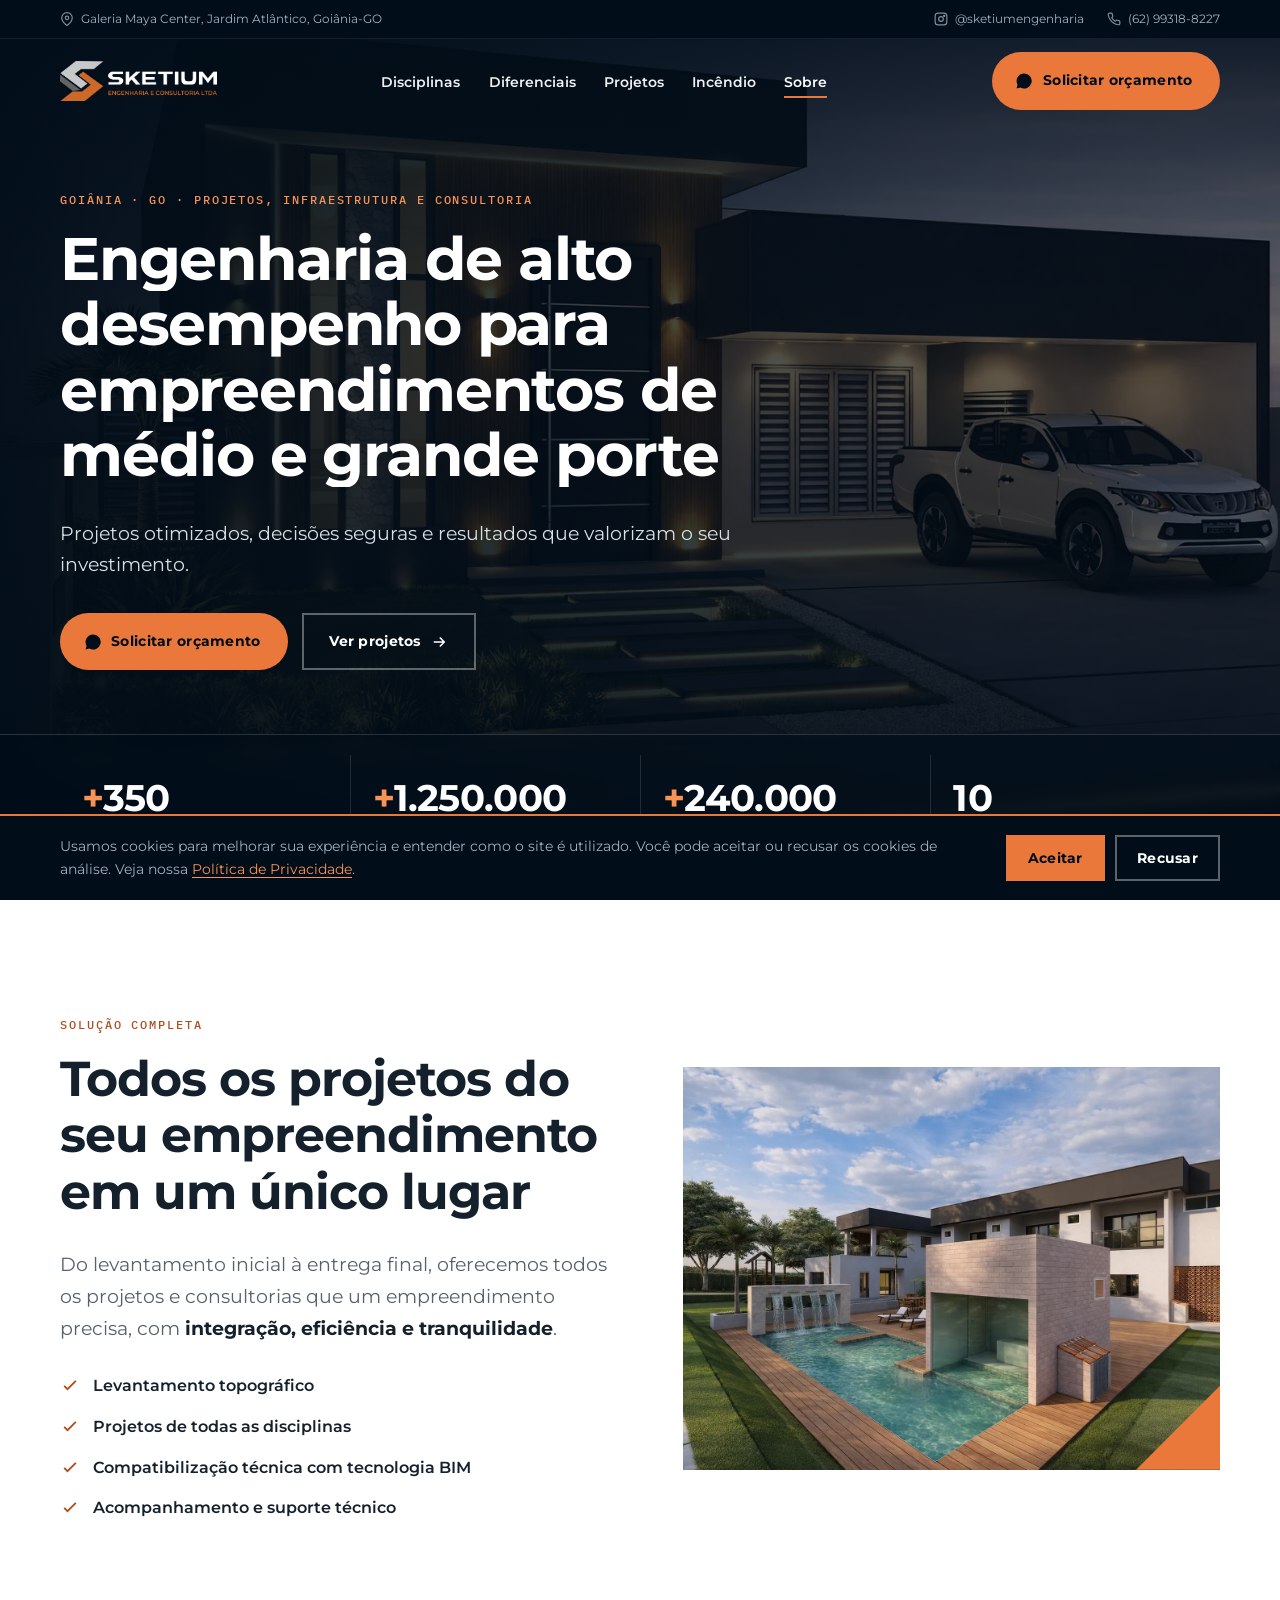
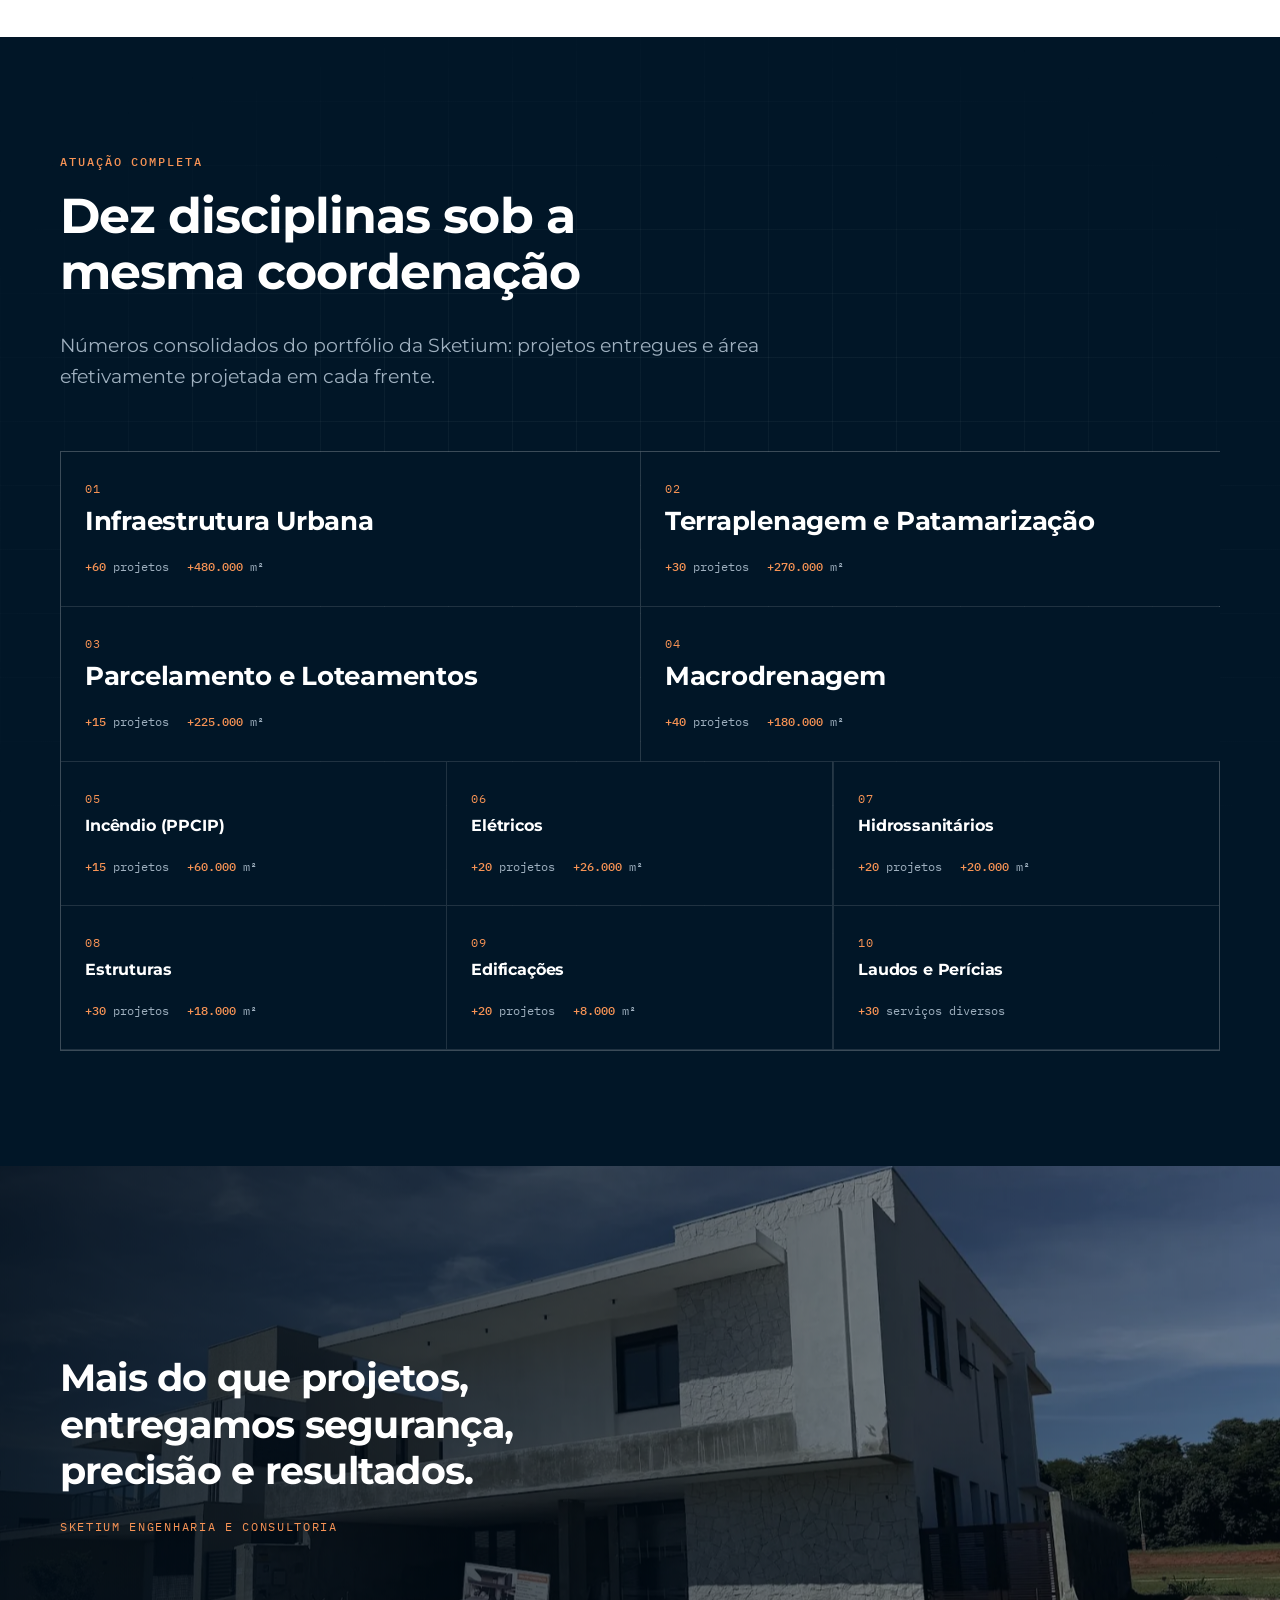
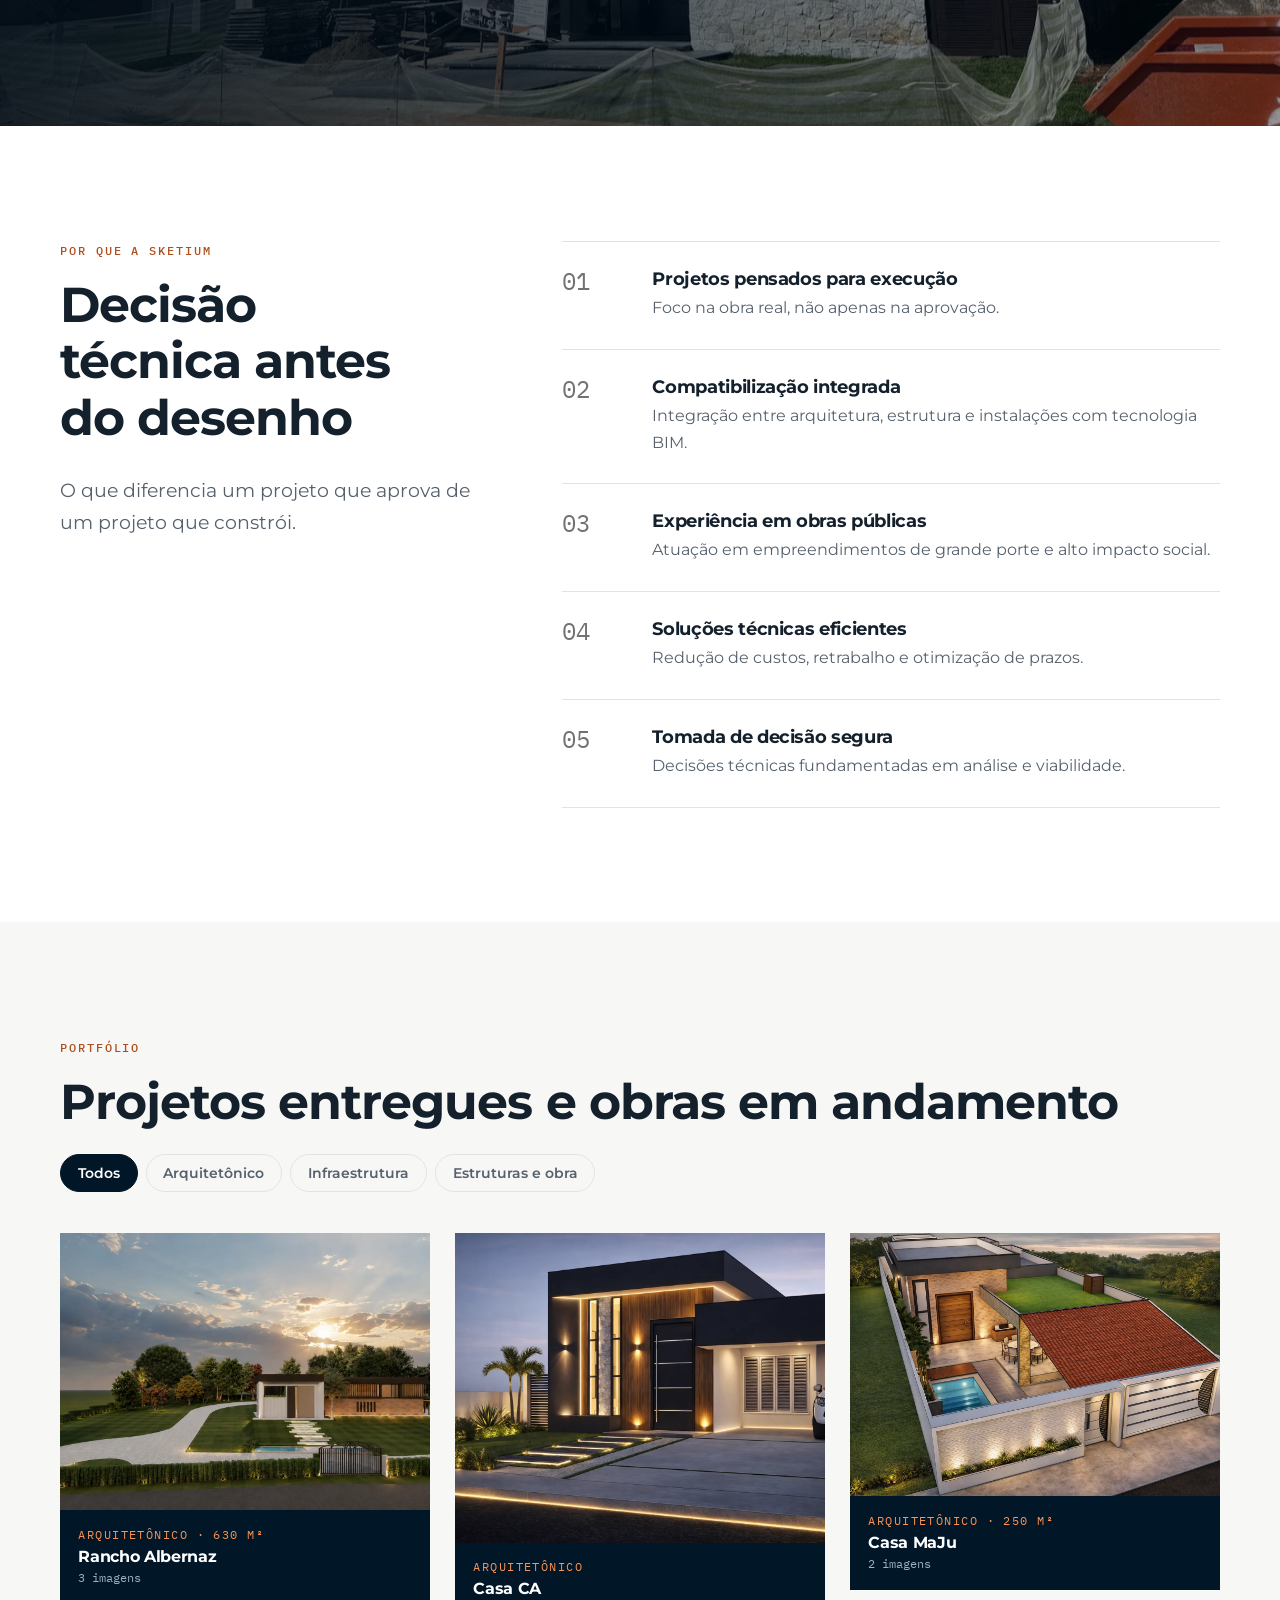
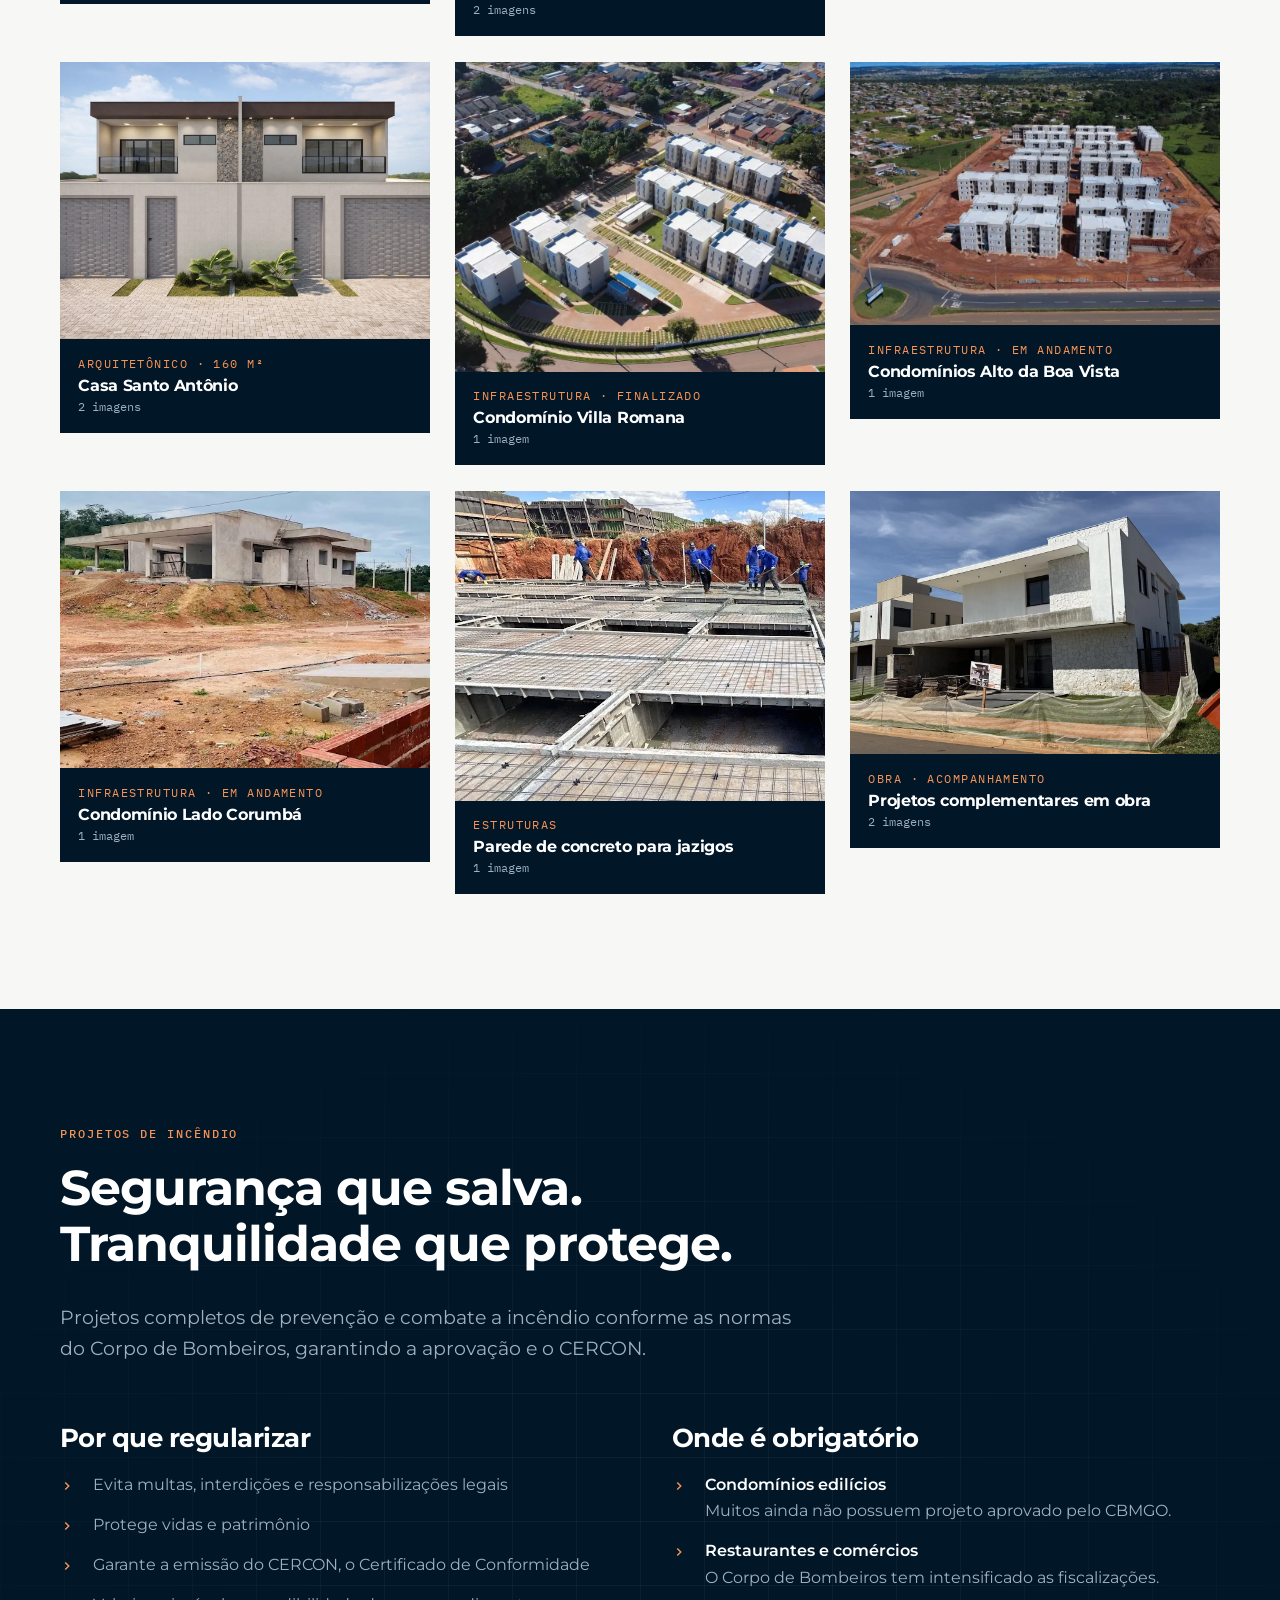
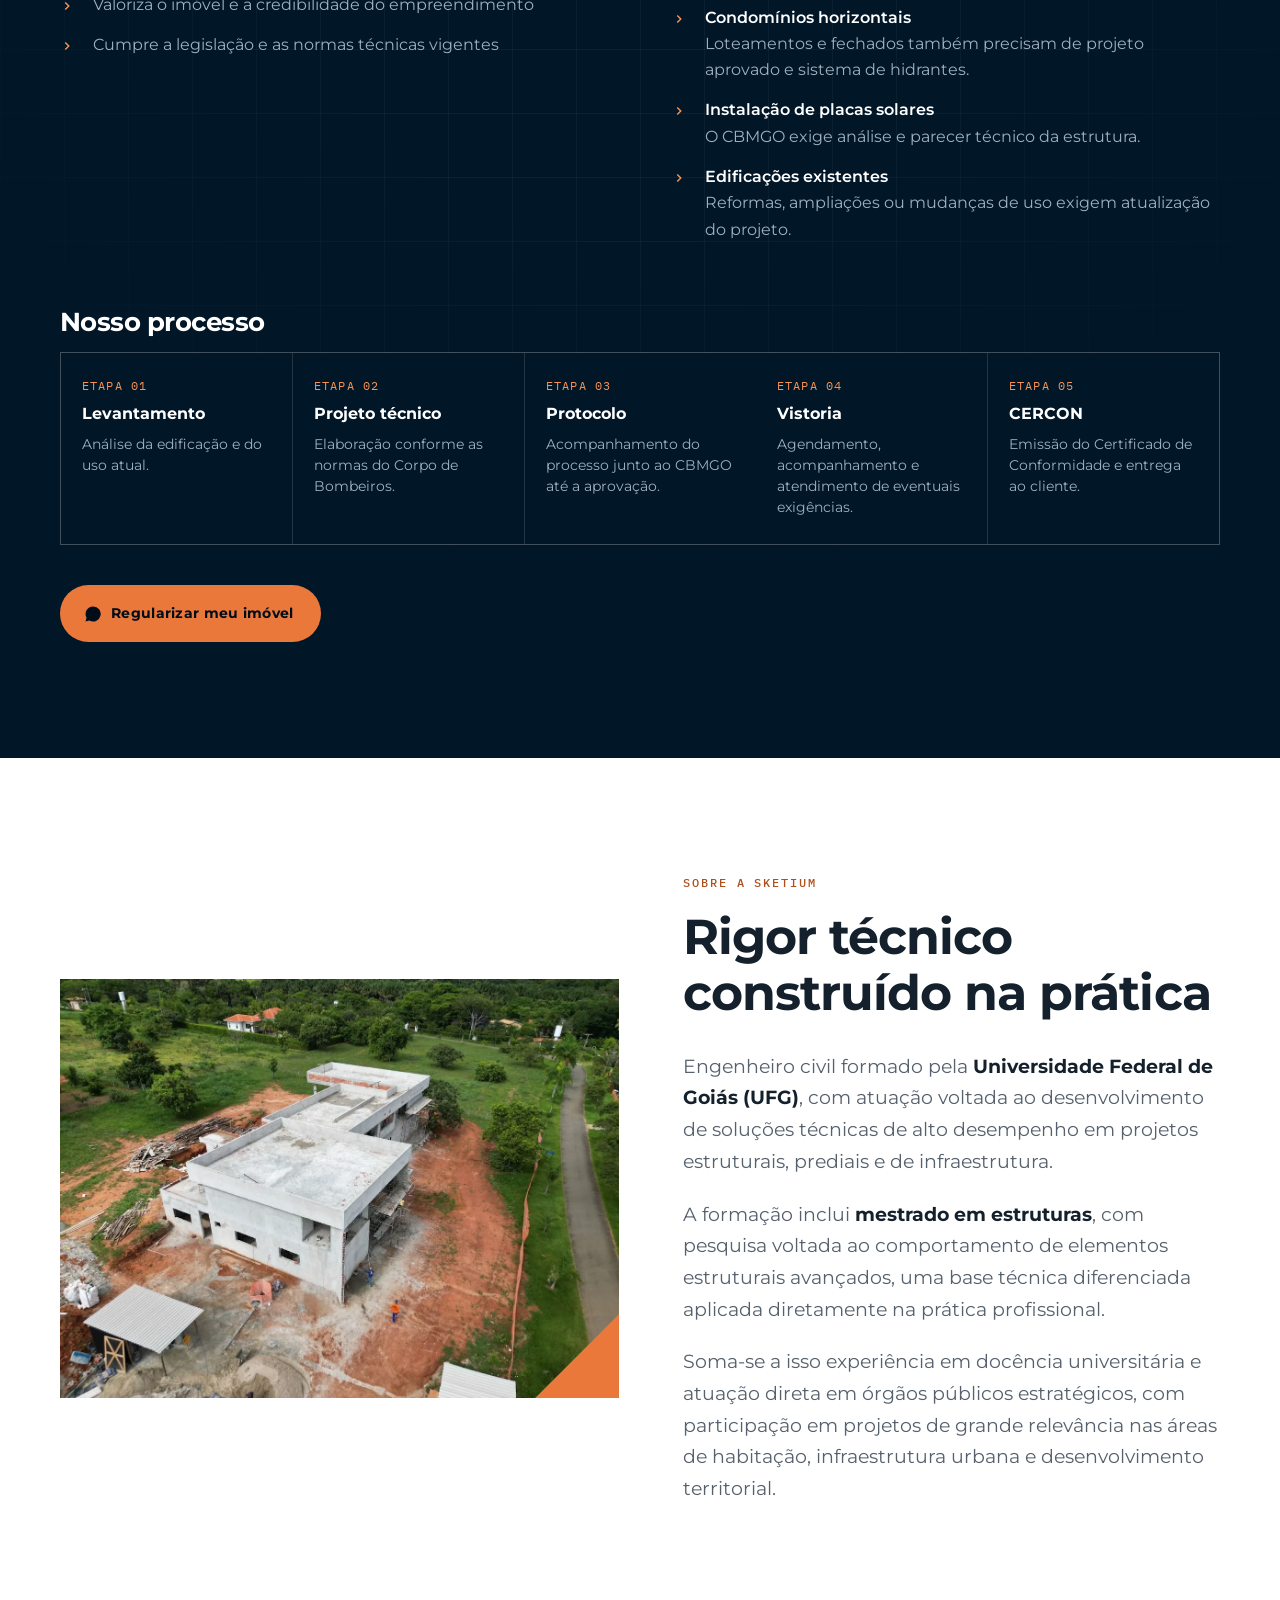
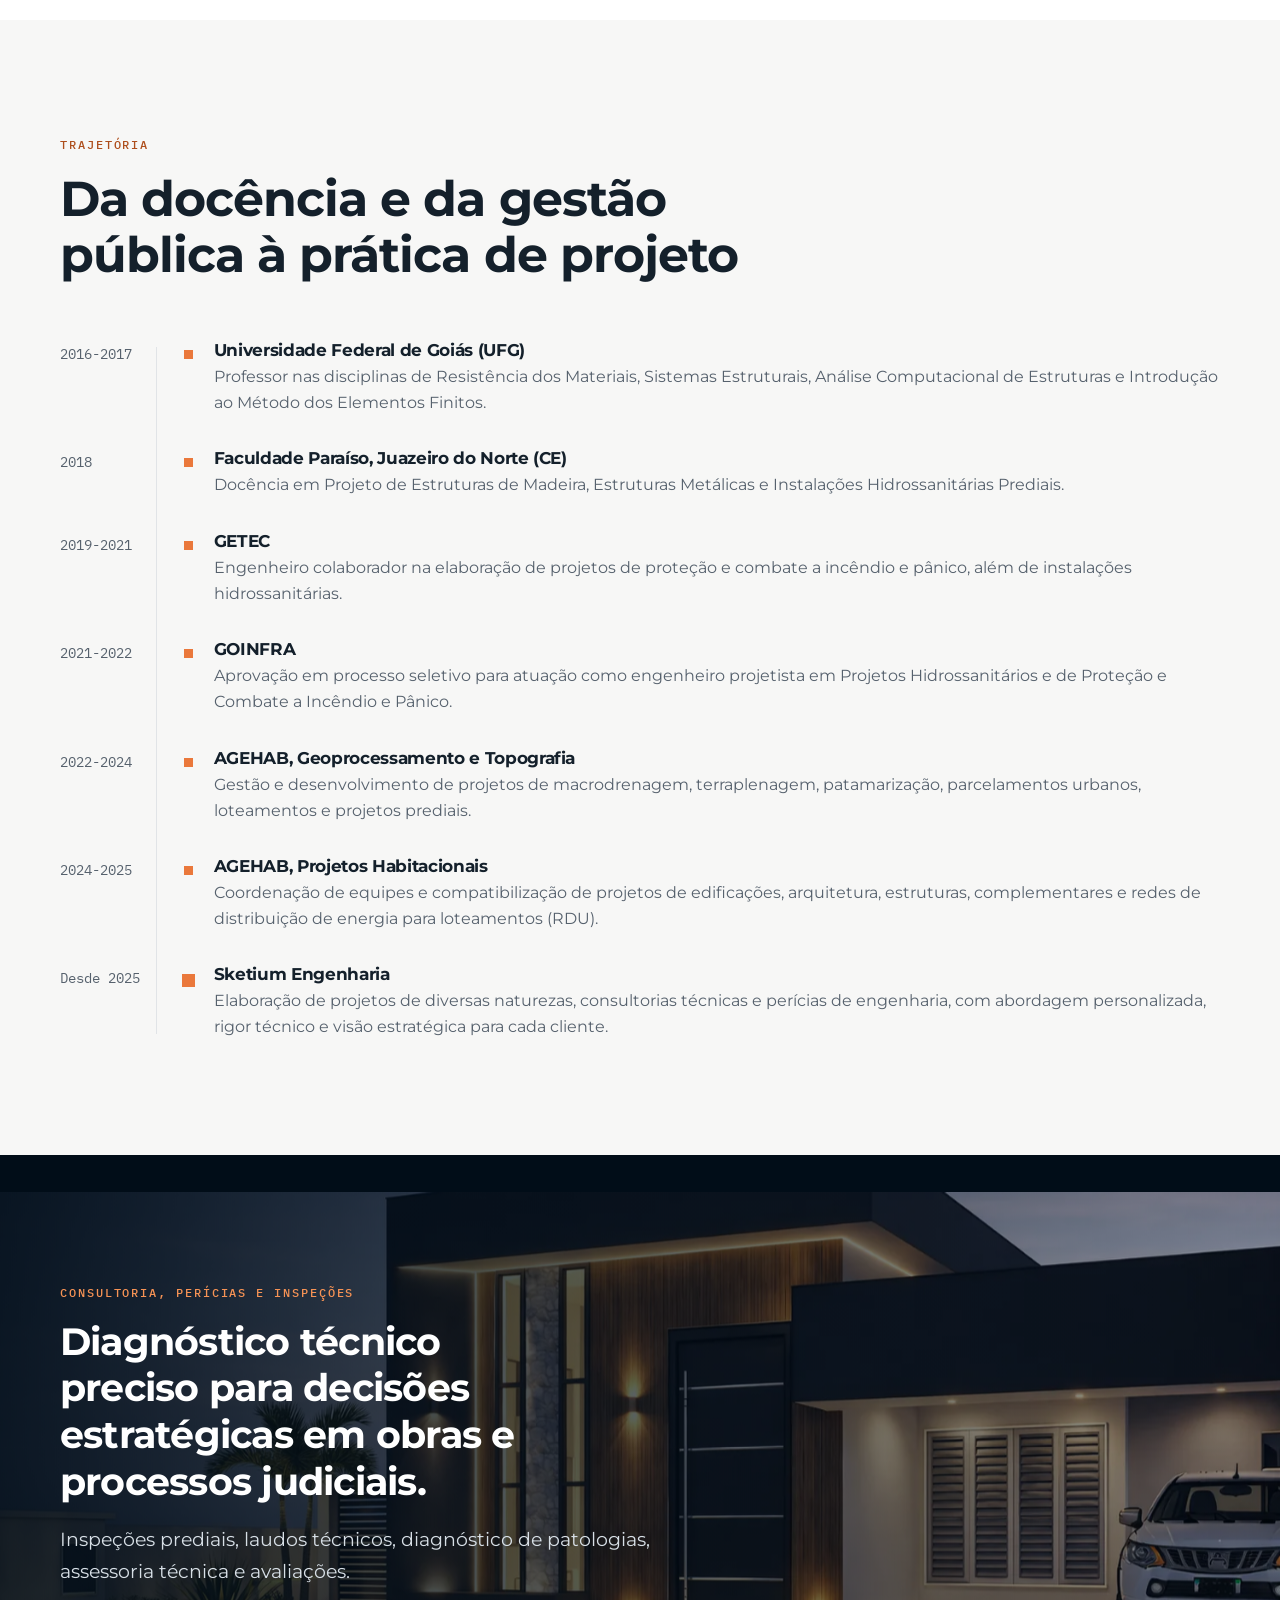
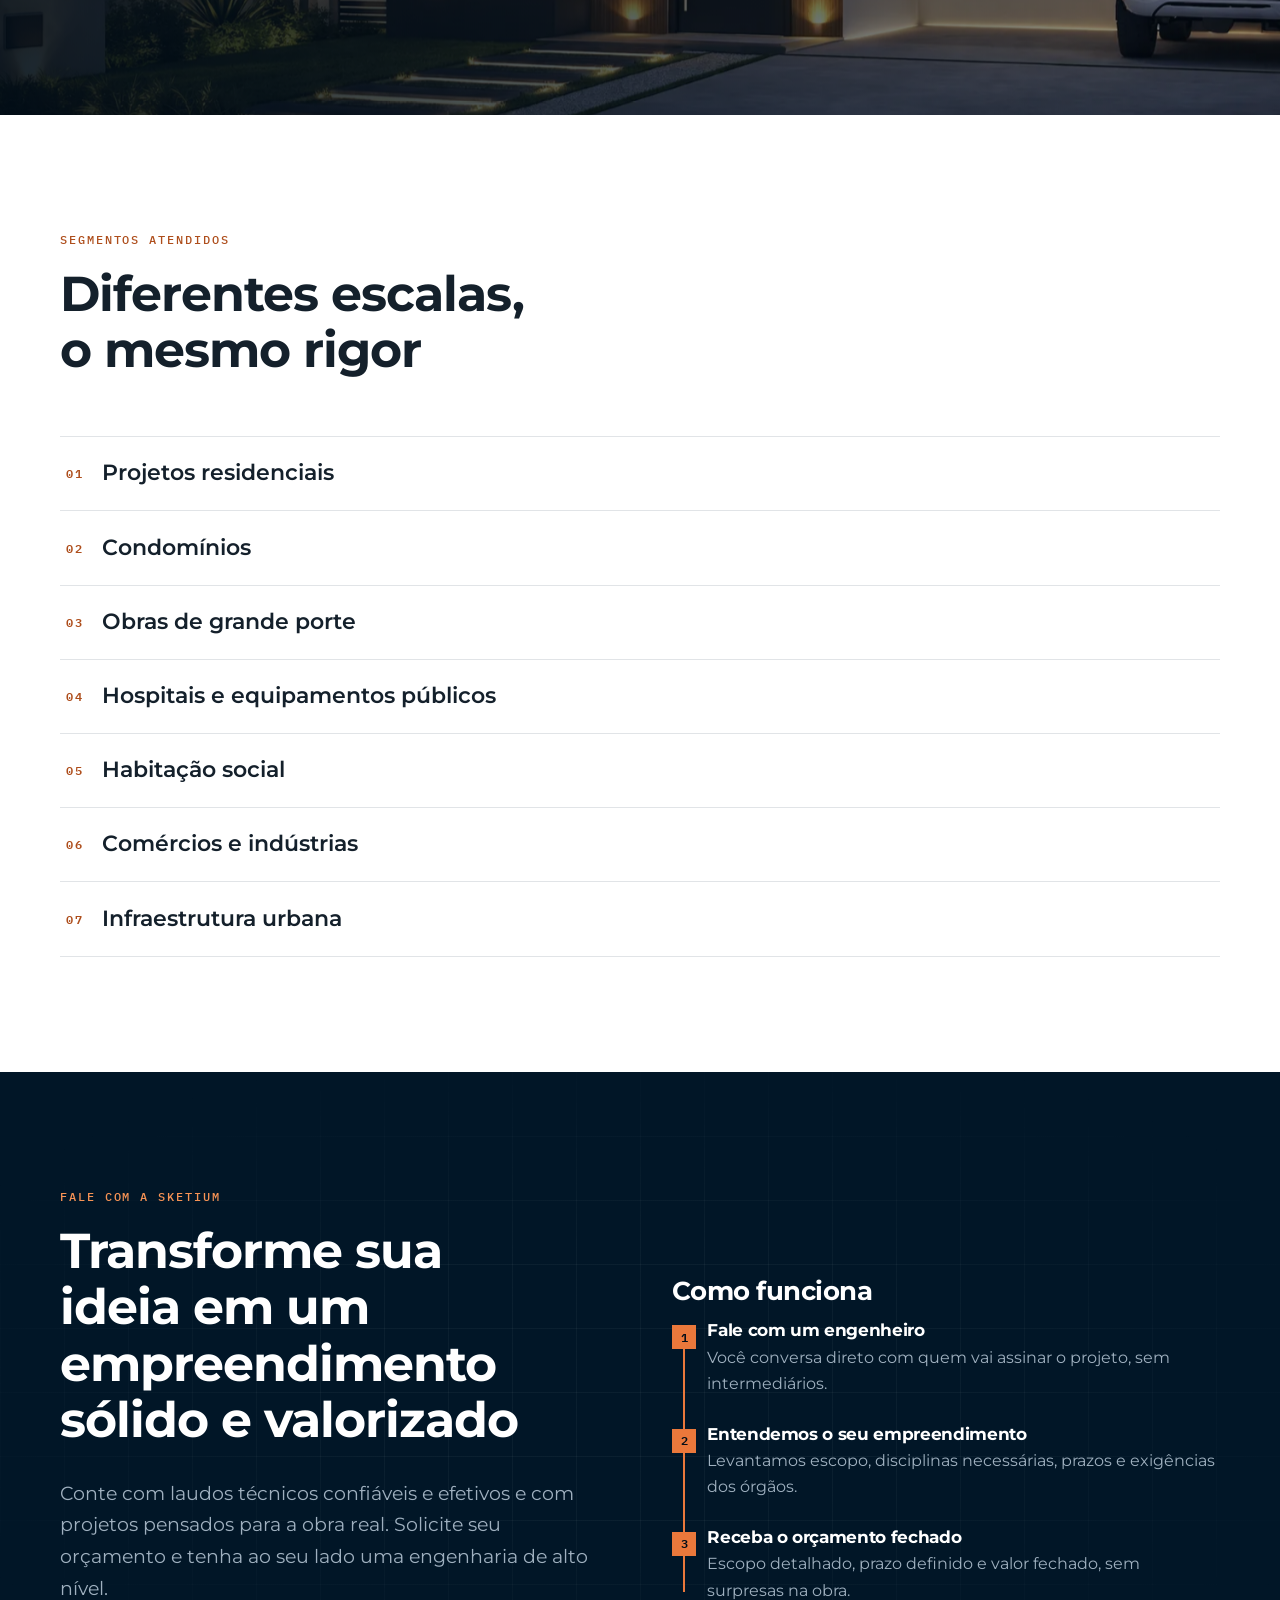
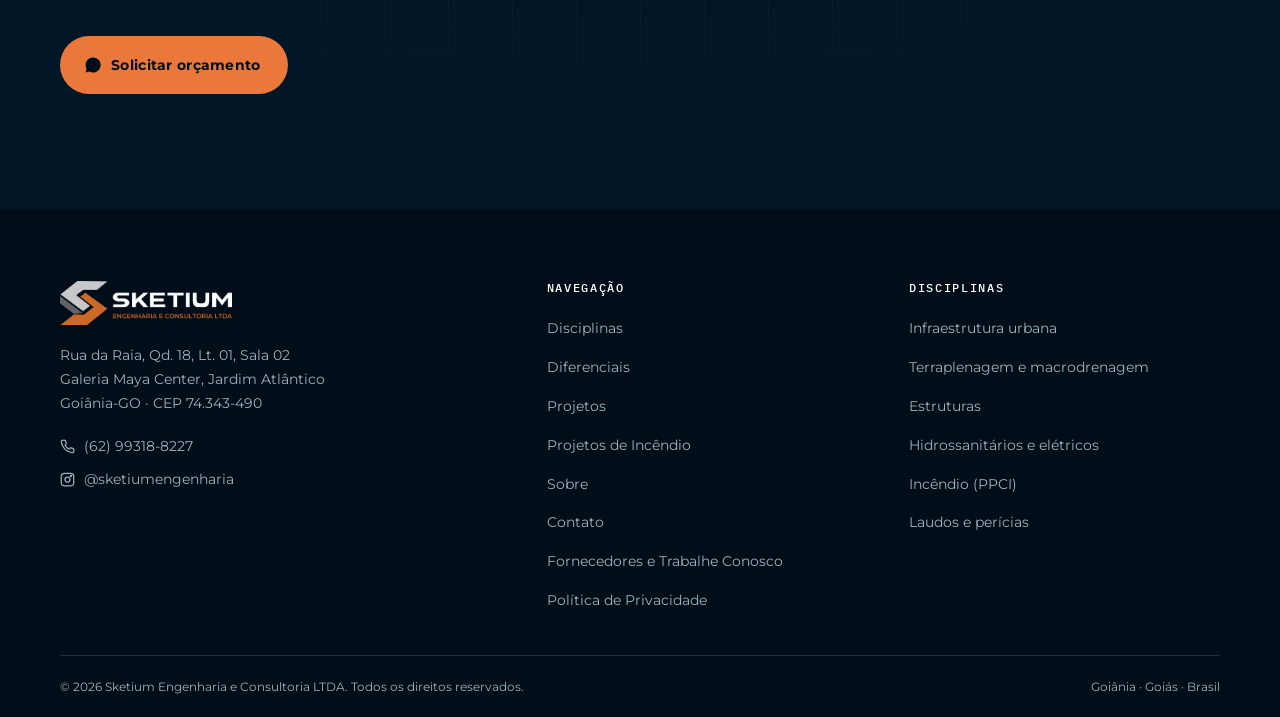
==== commit 9146caff: "Tira os travessões da copy e o traço dos eyebrows Travessões - Removidos todos os travessões (—) e t" ====
--- a/deploy-vercel/index.html
+++ b/deploy-vercel/index.html
@@ -31,7 +31,7 @@
   "areaServed": "Goiás, Brasil",
   "address": {
     "@type": "PostalAddress",
-    "streetAddress": "Rua da Raia, Qd. 18, Lt. 01, Sala 02 — Galeria Maya Center",
+    "streetAddress": "Rua da Raia, Qd. 18, Lt. 01, Sala 02, Galeria Maya Center",
     "addressLocality": "Goiânia",
     "addressRegion": "GO",
     "postalCode": "74343-490",
@@ -59,7 +59,7 @@
     <div class="container topbar-inner">
       <span class="topbar-endereco topbar-item">
         <svg viewBox="0 0 24 24" fill="none" stroke="currentColor" stroke-width="2" aria-hidden="true"><path d="M21 10c0 7-9 13-9 13s-9-6-9-13a9 9 0 0 1 18 0Z"/><circle cx="12" cy="10" r="3"/></svg>
-        Galeria Maya Center — Jardim Atlântico, Goiânia-GO
+        Galeria Maya Center, Jardim Atlântico, Goiânia-GO
       </span>
       <span class="topbar-links">
         <a class="topbar-item" href="https://www.instagram.com/sketiumengenharia" target="_blank" rel="noopener">
@@ -76,7 +76,7 @@
 
   <div class="container">
     <nav class="nav" aria-label="Navegação principal">
-      <a class="nav-logo" href="#topo" aria-label="Sketium Engenharia — início">
+      <a class="nav-logo" href="#topo" aria-label="Sketium Engenharia, ir para o início">
         <img src="assets/img/logo-sketium-branco.png" alt="Sketium Engenharia e Consultoria" width="900" height="230">
       </a>
 
@@ -131,7 +131,7 @@
 
   <div style="width:100%">
     <div class="container hero-inner">
-      <p class="eyebrow"><span class="filete" data-desenha></span>Goiânia · GO — Projetos, Infraestrutura e Consultoria</p>
+      <p class="eyebrow">Goiânia · GO · Projetos, Infraestrutura e Consultoria</p>
       <h1>Engenharia de alto desempenho para empreendimentos de médio e grande&nbsp;porte</h1>
       <p class="hero-lede">Projetos otimizados, decisões seguras e resultados que valorizam o seu investimento.</p>
       <div class="hero-ctas">
@@ -175,7 +175,7 @@
 <section class="secao" data-bg="light">
   <div class="container split">
     <div data-reveal data-rv="left">
-      <p class="eyebrow"><span class="filete" data-desenha></span>Solução completa</p>
+      <p class="eyebrow">Solução completa</p>
       <h2>Todos os projetos do seu empreendimento em um único&nbsp;lugar</h2>
       <p class="lede">Do levantamento inicial à entrega final, oferecemos todos os projetos e consultorias que um empreendimento precisa, com <strong>integração, eficiência e tranquilidade</strong>.</p>
       <ul class="lista-checks">
@@ -195,9 +195,9 @@
 <section class="secao bg-dark" id="disciplinas" data-bg="dark">
   <div class="container">
     <div class="secao-cabecalho" data-reveal>
-      <p class="eyebrow"><span class="filete" data-desenha></span>Atuação completa</p>
+      <p class="eyebrow">Atuação completa</p>
       <h2>Dez disciplinas sob a mesma coordenação</h2>
-      <p class="lede">Números consolidados do portfólio da Sketium — projetos entregues e área efetivamente projetada em cada frente.</p>
+      <p class="lede">Números consolidados do portfólio da Sketium: projetos entregues e área efetivamente projetada em cada frente.</p>
     </div>
 
     <div class="disciplinas">
@@ -272,7 +272,7 @@
 <section class="secao" id="diferenciais" data-bg="light">
   <div class="container diferenciais-wrap">
     <div data-reveal data-rv="left">
-      <p class="eyebrow"><span class="filete" data-desenha></span>Por que a Sketium</p>
+      <p class="eyebrow">Por que a Sketium</p>
       <h2>Decisão técnica antes do desenho</h2>
       <p class="lede">O que diferencia um projeto que aprova de um projeto que constrói.</p>
     </div>
@@ -322,7 +322,7 @@
   <div class="container">
     <div class="portfolio-topo">
       <div data-reveal>
-        <p class="eyebrow"><span class="filete" data-desenha></span>Portfólio</p>
+        <p class="eyebrow">Portfólio</p>
         <h2 style="margin-bottom:0">Projetos entregues e obras em&nbsp;andamento</h2>
       </div>
       <div class="filtros" role="group" aria-label="Filtrar projetos por disciplina" data-reveal="soft">
@@ -340,8 +340,8 @@
           data-galeria="assets/img/rancho-albernaz-03.webp|assets/img/rancho-albernaz-01.webp|assets/img/rancho-albernaz-obra.webp"
           data-legendas="Implantação ao pôr do sol|Área de lazer e piscina|Obra em execução"
           data-titulo="Rancho Albernaz"
-          data-ficha="630 m² — alto padrão, conforto, integração de ambientes e valorização do imóvel">
-          <span class="projeto-capa"><img src="assets/img/rancho-albernaz-03.webp" alt="Rancho Albernaz — implantação do projeto residencial de 630 m² ao pôr do sol" width="1600" height="900" loading="lazy"></span>
+          data-ficha="630 m² de alto padrão, com conforto, integração de ambientes e valorização do imóvel">
+          <span class="projeto-capa"><img src="assets/img/rancho-albernaz-03.webp" alt="Rancho Albernaz: implantação do projeto residencial de 630 m² ao pôr do sol" width="1600" height="900" loading="lazy"></span>
           <span class="projeto-lupa" aria-hidden="true"><svg viewBox="0 0 24 24" fill="none" stroke="currentColor" stroke-width="2"><circle cx="11" cy="11" r="7"/><path d="m20 20-3.5-3.5M11 8v6M8 11h6"/></svg></span>
           <span class="projeto-corpo">
             <span class="projeto-overline">Arquitetônico · 630 m²</span>
@@ -356,8 +356,8 @@
           data-galeria="assets/img/hero-casa-ca.webp|assets/img/casa-ca-02.webp"
           data-legendas="Fachada iluminada ao anoitecer|Vista lateral do acesso principal"
           data-titulo="Casa CA"
-          data-ficha="Residência de alto padrão — projeto integrado de arquitetura, estrutura e instalações">
-          <span class="projeto-capa"><img src="assets/img/casa-ca-02.webp" alt="Casa CA — fachada da residência de alto padrão com iluminação de destaque" width="1500" height="1000" loading="lazy"></span>
+          data-ficha="Residência de alto padrão, com projeto integrado de arquitetura, estrutura e instalações">
+          <span class="projeto-capa"><img src="assets/img/casa-ca-02.webp" alt="Casa CA: fachada da residência de alto padrão com iluminação de destaque" width="1500" height="1000" loading="lazy"></span>
           <span class="projeto-lupa" aria-hidden="true"><svg viewBox="0 0 24 24" fill="none" stroke="currentColor" stroke-width="2"><circle cx="11" cy="11" r="7"/><path d="m20 20-3.5-3.5M11 8v6M8 11h6"/></svg></span>
           <span class="projeto-corpo">
             <span class="projeto-overline">Arquitetônico</span>
@@ -372,8 +372,8 @@
           data-galeria="assets/img/casa-maju-01.webp|assets/img/casa-maju-02.webp"
           data-legendas="Implantação com piscina e área gourmet|Espaço gourmet interno"
           data-titulo="Casa MaJu"
-          data-ficha="250 m² térrea — espaço gourmet para receber família e amigos">
-          <span class="projeto-capa"><img src="assets/img/casa-maju-01.webp" alt="Casa MaJu — implantação da residência térrea de 250 m² com piscina e área gourmet" width="1500" height="1000" loading="lazy"></span>
+          data-ficha="250 m² térrea, com espaço gourmet para receber família e amigos">
+          <span class="projeto-capa"><img src="assets/img/casa-maju-01.webp" alt="Casa MaJu: implantação da residência térrea de 250 m² com piscina e área gourmet" width="1500" height="1000" loading="lazy"></span>
           <span class="projeto-lupa" aria-hidden="true"><svg viewBox="0 0 24 24" fill="none" stroke="currentColor" stroke-width="2"><circle cx="11" cy="11" r="7"/><path d="m20 20-3.5-3.5M11 8v6M8 11h6"/></svg></span>
           <span class="projeto-corpo">
             <span class="projeto-overline">Arquitetônico · 250 m²</span>
@@ -388,8 +388,8 @@
           data-galeria="assets/img/casa-santo-antonio-02.webp|assets/img/casa-santo-antonio-01.webp"
           data-legendas="Fachada frontal dos sobrados|Vista lateral do conjunto"
           data-titulo="Casa Santo Antônio"
-          data-ficha="160 m² por sobrado — uma unidade para moradia e outra para geração de renda">
-          <span class="projeto-capa"><img src="assets/img/casa-santo-antonio-02.webp" alt="Casa Santo Antônio — fachada dos dois sobrados geminados de 160 m² cada" width="1500" height="1000" loading="lazy"></span>
+          data-ficha="160 m² por sobrado. Uma unidade para moradia e outra para geração de renda">
+          <span class="projeto-capa"><img src="assets/img/casa-santo-antonio-02.webp" alt="Casa Santo Antônio: fachada dos dois sobrados geminados de 160 m² cada" width="1500" height="1000" loading="lazy"></span>
           <span class="projeto-lupa" aria-hidden="true"><svg viewBox="0 0 24 24" fill="none" stroke="currentColor" stroke-width="2"><circle cx="11" cy="11" r="7"/><path d="m20 20-3.5-3.5M11 8v6M8 11h6"/></svg></span>
           <span class="projeto-corpo">
             <span class="projeto-overline">Arquitetônico · 160 m²</span>
@@ -404,7 +404,7 @@
           data-galeria="assets/img/villa-romana.webp"
           data-legendas="Vista aérea do condomínio finalizado"
           data-titulo="Condomínio Villa Romana"
-          data-ficha="Finalizado — elaboração dos projetos de infraestrutura">
+          data-ficha="Finalizado. Elaboração dos projetos de infraestrutura">
           <span class="projeto-capa"><img src="assets/img/villa-romana.webp" alt="Vista aérea do Condomínio Villa Romana finalizado, com projetos de infraestrutura da Sketium" width="1400" height="788" loading="lazy"></span>
           <span class="projeto-lupa" aria-hidden="true"><svg viewBox="0 0 24 24" fill="none" stroke="currentColor" stroke-width="2"><circle cx="11" cy="11" r="7"/><path d="m20 20-3.5-3.5M11 8v6M8 11h6"/></svg></span>
           <span class="projeto-corpo">
@@ -420,7 +420,7 @@
           data-galeria="assets/img/alto-da-boa-vista.webp"
           data-legendas="Vista aérea da obra em andamento"
           data-titulo="Condomínios Alto da Boa Vista"
-          data-ficha="Em andamento — projetos de infraestrutura condominial">
+          data-ficha="Em andamento. Projetos de infraestrutura condominial">
           <span class="projeto-capa"><img src="assets/img/alto-da-boa-vista.webp" alt="Vista aérea dos Condomínios Alto da Boa Vista em obras, com infraestrutura condominial projetada pela Sketium" width="1280" height="720" loading="lazy"></span>
           <span class="projeto-lupa" aria-hidden="true"><svg viewBox="0 0 24 24" fill="none" stroke="currentColor" stroke-width="2"><circle cx="11" cy="11" r="7"/><path d="m20 20-3.5-3.5M11 8v6M8 11h6"/></svg></span>
           <span class="projeto-corpo">
@@ -436,7 +436,7 @@
           data-galeria="assets/img/lado-corumba.webp"
           data-legendas="Obra em andamento no condomínio"
           data-titulo="Condomínio Lado Corumbá"
-          data-ficha="Em andamento — projetos complementares">
+          data-ficha="Em andamento. Projetos complementares">
           <span class="projeto-capa"><img src="assets/img/lado-corumba.webp" alt="Obra em andamento no Condomínio Lado Corumbá, com projetos complementares da Sketium" width="512" height="911" loading="lazy"></span>
           <span class="projeto-lupa" aria-hidden="true"><svg viewBox="0 0 24 24" fill="none" stroke="currentColor" stroke-width="2"><circle cx="11" cy="11" r="7"/><path d="m20 20-3.5-3.5M11 8v6M8 11h6"/></svg></span>
           <span class="projeto-corpo">
@@ -488,7 +488,7 @@
 <section class="secao bg-dark" id="incendio" data-bg="dark">
   <div class="container">
     <div class="secao-cabecalho" data-reveal>
-      <p class="eyebrow"><span class="filete" data-desenha></span>Projetos de Incêndio</p>
+      <p class="eyebrow">Projetos de Incêndio</p>
       <h2>Segurança que&nbsp;salva. Tranquilidade que&nbsp;protege.</h2>
       <p class="lede">Projetos completos de prevenção e combate a incêndio conforme as normas do Corpo de Bombeiros, garantindo a aprovação e o CERCON.</p>
     </div>
@@ -499,7 +499,7 @@
         <ul class="lista-marcada">
           <li><svg viewBox="0 0 24 24" fill="none" stroke="currentColor" stroke-width="2.5" aria-hidden="true"><path d="m9 6 6 6-6 6"/></svg><span>Evita multas, interdições e responsabilizações legais</span></li>
           <li><svg viewBox="0 0 24 24" fill="none" stroke="currentColor" stroke-width="2.5" aria-hidden="true"><path d="m9 6 6 6-6 6"/></svg><span>Protege vidas e patrimônio</span></li>
-          <li><svg viewBox="0 0 24 24" fill="none" stroke="currentColor" stroke-width="2.5" aria-hidden="true"><path d="m9 6 6 6-6 6"/></svg><span>Garante a emissão do CERCON — Certificado de Conformidade</span></li>
+          <li><svg viewBox="0 0 24 24" fill="none" stroke="currentColor" stroke-width="2.5" aria-hidden="true"><path d="m9 6 6 6-6 6"/></svg><span>Garante a emissão do CERCON, o Certificado de Conformidade</span></li>
           <li><svg viewBox="0 0 24 24" fill="none" stroke="currentColor" stroke-width="2.5" aria-hidden="true"><path d="m9 6 6 6-6 6"/></svg><span>Valoriza o imóvel e a credibilidade do empreendimento</span></li>
           <li><svg viewBox="0 0 24 24" fill="none" stroke="currentColor" stroke-width="2.5" aria-hidden="true"><path d="m9 6 6 6-6 6"/></svg><span>Cumpre a legislação e as normas técnicas vigentes</span></li>
         </ul>
@@ -552,10 +552,10 @@
       <img src="assets/img/rancho-albernaz-obra.webp" alt="Obra do Rancho Albernaz em execução, acompanhada tecnicamente pela Sketium" width="1215" height="911" loading="lazy">
     </figure>
     <div data-reveal data-rv="right">
-      <p class="eyebrow"><span class="filete" data-desenha></span>Sobre a Sketium</p>
+      <p class="eyebrow">Sobre a Sketium</p>
       <h2>Rigor técnico construído na prática</h2>
       <p class="lede">Engenheiro civil formado pela <strong>Universidade Federal de Goiás (UFG)</strong>, com atuação voltada ao desenvolvimento de soluções técnicas de alto desempenho em projetos estruturais, prediais e de infraestrutura.</p>
-      <p class="lede">A formação inclui <strong>mestrado em estruturas</strong>, com pesquisa voltada ao comportamento de elementos estruturais avançados — uma base técnica diferenciada aplicada diretamente na prática profissional.</p>
+      <p class="lede">A formação inclui <strong>mestrado em estruturas</strong>, com pesquisa voltada ao comportamento de elementos estruturais avançados, uma base técnica diferenciada aplicada diretamente na prática profissional.</p>
       <p class="lede">Soma-se a isso experiência em docência universitária e atuação direta em órgãos públicos estratégicos, com participação em projetos de grande relevância nas áreas de habitação, infraestrutura urbana e desenvolvimento territorial.</p>
     </div>
   </div>
@@ -565,12 +565,12 @@
 <section class="secao bg-alt" data-bg="light">
   <div class="container">
     <div class="secao-cabecalho" data-reveal>
-      <p class="eyebrow"><span class="filete" data-desenha></span>Trajetória</p>
+      <p class="eyebrow">Trajetória</p>
       <h2>Da docência e da gestão pública à prática de&nbsp;projeto</h2>
     </div>
     <ol class="timeline">
       <li class="tl-item" data-reveal>
-        <span class="tl-ano">2016–2017</span>
+        <span class="tl-ano">2016-2017</span>
         <div class="tl-corpo">
           <h3>Universidade Federal de Goiás (UFG)</h3>
           <p>Professor nas disciplinas de Resistência dos Materiais, Sistemas Estruturais, Análise Computacional de Estruturas e Introdução ao Método dos Elementos Finitos.</p>
@@ -579,40 +579,40 @@
       <li class="tl-item" data-reveal>
         <span class="tl-ano">2018</span>
         <div class="tl-corpo">
-          <h3>Faculdade Paraíso — Juazeiro do Norte, CE</h3>
+          <h3>Faculdade Paraíso, Juazeiro do Norte (CE)</h3>
           <p>Docência em Projeto de Estruturas de Madeira, Estruturas Metálicas e Instalações Hidrossanitárias Prediais.</p>
         </div>
       </li>
       <li class="tl-item" data-reveal>
-        <span class="tl-ano">2019–2021</span>
+        <span class="tl-ano">2019-2021</span>
         <div class="tl-corpo">
           <h3>GETEC</h3>
           <p>Engenheiro colaborador na elaboração de projetos de proteção e combate a incêndio e pânico, além de instalações hidrossanitárias.</p>
         </div>
       </li>
       <li class="tl-item" data-reveal>
-        <span class="tl-ano">2021–2022</span>
+        <span class="tl-ano">2021-2022</span>
         <div class="tl-corpo">
           <h3>GOINFRA</h3>
           <p>Aprovação em processo seletivo para atuação como engenheiro projetista em Projetos Hidrossanitários e de Proteção e Combate a Incêndio e Pânico.</p>
         </div>
       </li>
       <li class="tl-item" data-reveal>
-        <span class="tl-ano">2022–2024</span>
+        <span class="tl-ano">2022-2024</span>
         <div class="tl-corpo">
-          <h3>AGEHAB — Geoprocessamento e Topografia</h3>
+          <h3>AGEHAB, Geoprocessamento e Topografia</h3>
           <p>Gestão e desenvolvimento de projetos de macrodrenagem, terraplenagem, patamarização, parcelamentos urbanos, loteamentos e projetos prediais.</p>
         </div>
       </li>
       <li class="tl-item" data-reveal>
-        <span class="tl-ano">2024–2025</span>
+        <span class="tl-ano">2024-2025</span>
         <div class="tl-corpo">
-          <h3>AGEHAB — Projetos Habitacionais</h3>
+          <h3>AGEHAB, Projetos Habitacionais</h3>
           <p>Coordenação de equipes e compatibilização de projetos de edificações, arquitetura, estruturas, complementares e redes de distribuição de energia para loteamentos (RDU).</p>
         </div>
       </li>
       <li class="tl-item" data-reveal>
-        <span class="tl-ano">2025 —</span>
+        <span class="tl-ano">Desde 2025</span>
         <div class="tl-corpo">
           <h3>Sketium Engenharia</h3>
           <p>Elaboração de projetos de diversas naturezas, consultorias técnicas e perícias de engenharia, com abordagem personalizada, rigor técnico e visão estratégica para cada cliente.</p>
@@ -629,7 +629,7 @@
   </div>
   <div class="container quebra-inner">
     <div data-reveal>
-      <p class="eyebrow"><span class="filete" data-desenha></span>Consultoria, perícias e inspeções</p>
+      <p class="eyebrow">Consultoria, perícias e inspeções</p>
       <p class="quebra-titulo">Diagnóstico técnico preciso para decisões estratégicas em obras e processos&nbsp;judiciais.</p>
       <p class="lede" style="color:#D7DFE6;margin-top:1.2rem;max-width:46ch">Inspeções prediais, laudos técnicos, diagnóstico de patologias, assessoria técnica e avaliações.</p>
     </div>
@@ -640,7 +640,7 @@
 <section class="secao" data-bg="light">
   <div class="container">
     <div class="secao-cabecalho" data-reveal>
-      <p class="eyebrow"><span class="filete" data-desenha></span>Segmentos atendidos</p>
+      <p class="eyebrow">Segmentos atendidos</p>
       <h2>Diferentes escalas, o mesmo&nbsp;rigor</h2>
     </div>
     <ul class="segmentos">
@@ -659,7 +659,7 @@
 <section class="secao bg-dark" id="contato" data-bg="dark">
   <div class="container cta-grid">
     <div data-reveal data-rv="left">
-      <p class="eyebrow"><span class="filete" data-desenha></span>Fale com a Sketium</p>
+      <p class="eyebrow">Fale com a Sketium</p>
       <h2>Transforme sua ideia em um empreendimento sólido e&nbsp;valorizado</h2>
       <p class="lede">Conte com laudos técnicos confiáveis e efetivos e com projetos pensados para a obra real. Solicite seu orçamento e tenha ao seu lado uma engenharia de alto nível.</p>
       <p style="margin-top:2rem">
@@ -676,7 +676,7 @@
         <li class="passo">
           <b class="dado">1</b>
           <h4>Fale com um engenheiro</h4>
-          <p>Você conversa direto com quem vai assinar o projeto — sem intermediários.</p>
+          <p>Você conversa direto com quem vai assinar o projeto, sem intermediários.</p>
         </li>
         <li class="passo">
           <b class="dado">2</b>
@@ -705,7 +705,7 @@
         </span>
         <address>
           Rua da Raia, Qd. 18, Lt. 01, Sala 02<br>
-          Galeria Maya Center — Jardim Atlântico<br>
+          Galeria Maya Center, Jardim Atlântico<br>
           Goiânia-GO · CEP 74.343-490
         </address>
         <div class="rodape-contato">
--- a/deploy-vercel/css/styles.css
+++ b/deploy-vercel/css/styles.css
@@ -53,7 +53,6 @@
   --secao-y: clamp(4rem, 9vw, 7.5rem);
   --header-h: 84px;
 
-  --filete: 2px;
   --sombra-1: 0 1px 2px rgba(1, 22, 39, .06), 0 2px 8px rgba(1, 22, 39, .05);
   --sombra-2: 0 4px 14px rgba(1, 22, 39, .10), 0 12px 34px rgba(1, 22, 39, .08);
 
@@ -178,7 +177,7 @@
 
 /* ---------- 4. Tipografia utilitária ---------- */
 .eyebrow {
-  display: flex; align-items: center; gap: .6rem;
+  display: block;
   font-family: var(--f-dados);
   font-size: var(--t-xs);
   font-weight: 500;
@@ -187,16 +186,12 @@
   color: var(--acento-texto-claro);
   margin: 0 0 1rem;
 }
-.bg-dark .eyebrow, .hero .eyebrow, .quebra .eyebrow { color: var(--acento-sobre-navy); }
-
-/* Filete-assinatura: elemento real (não pseudo), para não poluir leitores de tela */
-.filete {
-  display: block;
-  width: 34px; height: var(--filete);
-  background: var(--acento);
-  flex: none;
-  transform-origin: left center;
-}
+/* Todo contexto de fundo navy. .pagina-topo não é .bg-dark, e sem esta linha o
+   eyebrow das páginas internas ficava com o laranja de fundo claro (3.41:1). */
+.bg-dark .eyebrow,
+.hero .eyebrow,
+.quebra .eyebrow,
+.pagina-topo .eyebrow { color: var(--acento-sobre-navy); }
 
 .lede {
   font-size: var(--t-md);
@@ -972,17 +967,9 @@
 html[data-motion] [data-reveal].sem-anim,
 html[data-motion] [data-reveal="fig"].sem-anim,
 html[data-motion] [data-reveal="fig"].sem-anim img,
-html[data-motion] .filete[data-desenha].sem-anim,
 html[data-motion] .pal > i.sem-anim {
   transition: none !important;
 }
-
-/* --- Filete que desenha --- */
-html[data-motion] .filete[data-desenha] {
-  transform: scaleX(0);
-  transition: transform 760ms var(--e-saida) 140ms;
-}
-html[data-motion] .filete[data-desenha].visivel { transform: scaleX(1); }
 
 /* --- Título palavra a palavra, em máscara --- */
 .pal { display: inline-block; overflow: hidden; vertical-align: bottom; }
@@ -1063,8 +1050,7 @@
 }
 
 @media (prefers-reduced-motion: reduce) {
-  html[data-motion] [data-reveal],
-  html[data-motion] .filete[data-desenha] {
+  html[data-motion] [data-reveal] {
     opacity: 1 !important;
     transform: none !important;
     filter: none !important;
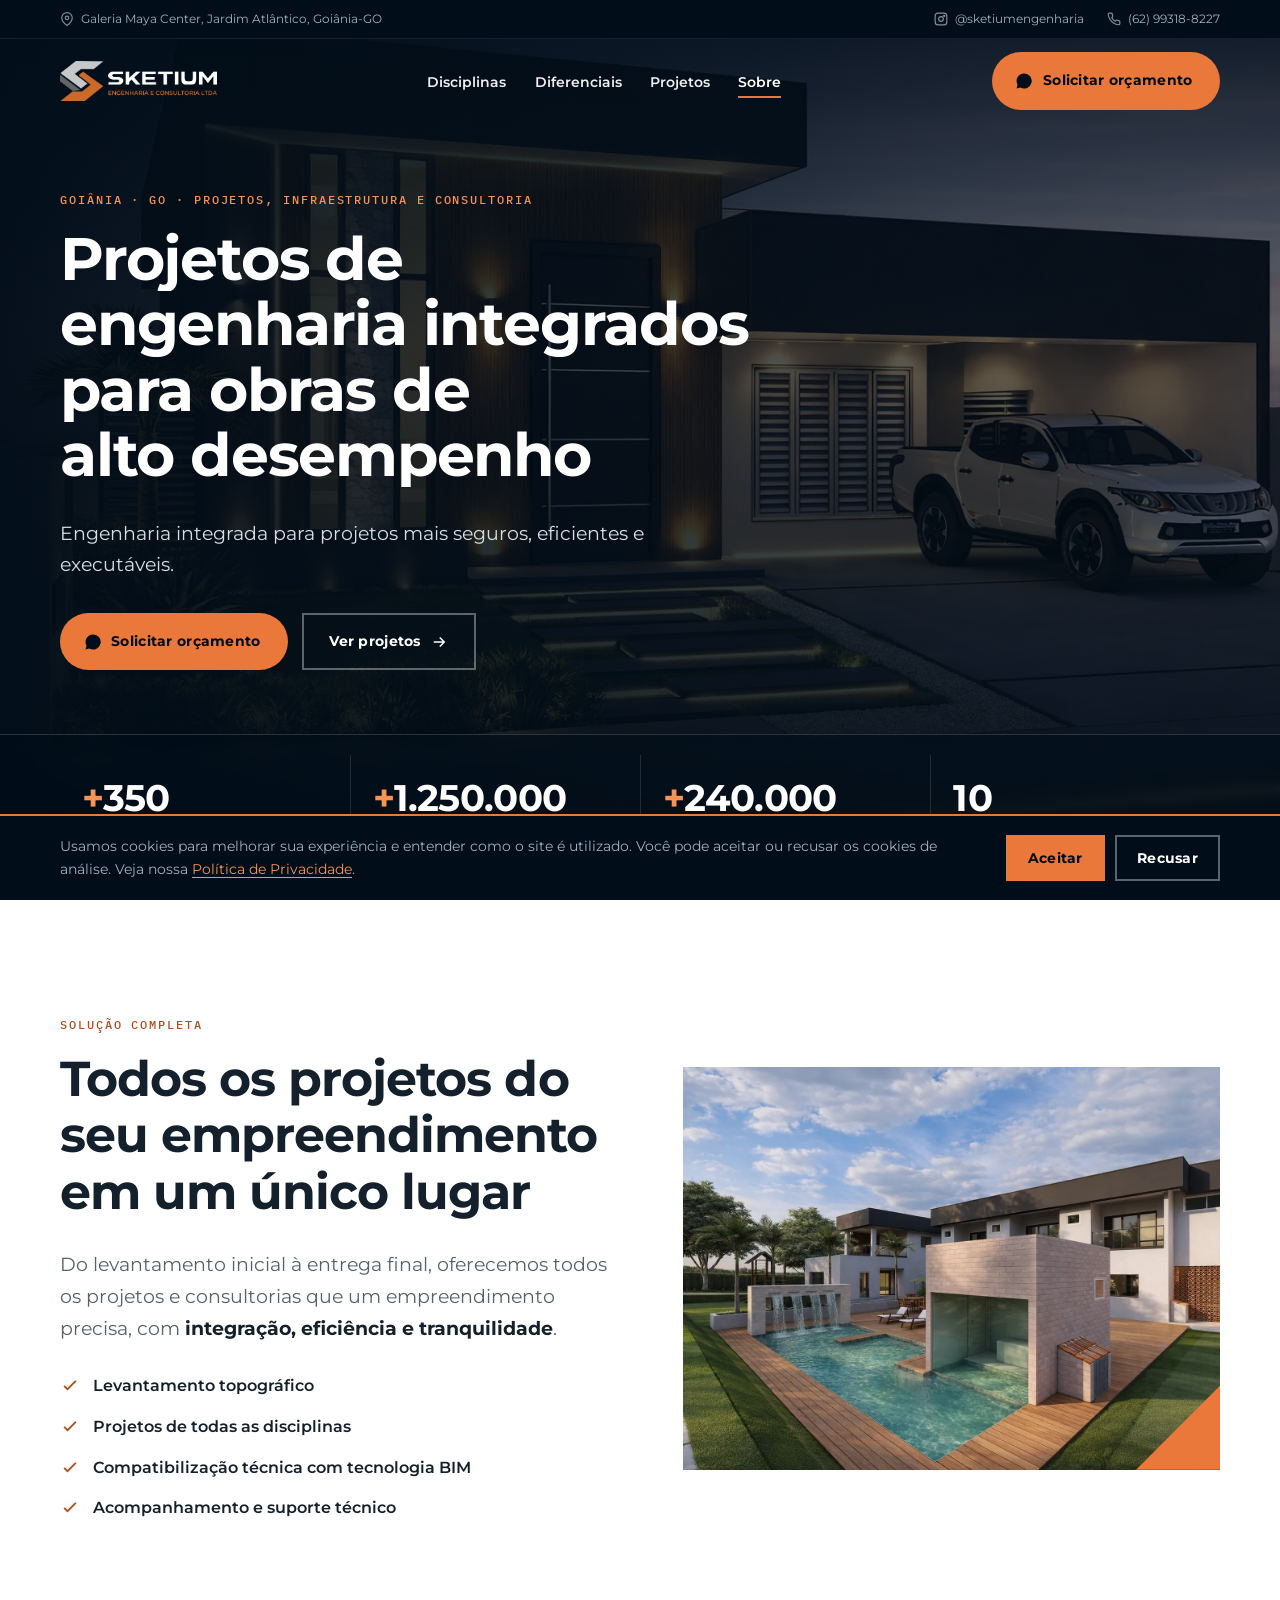
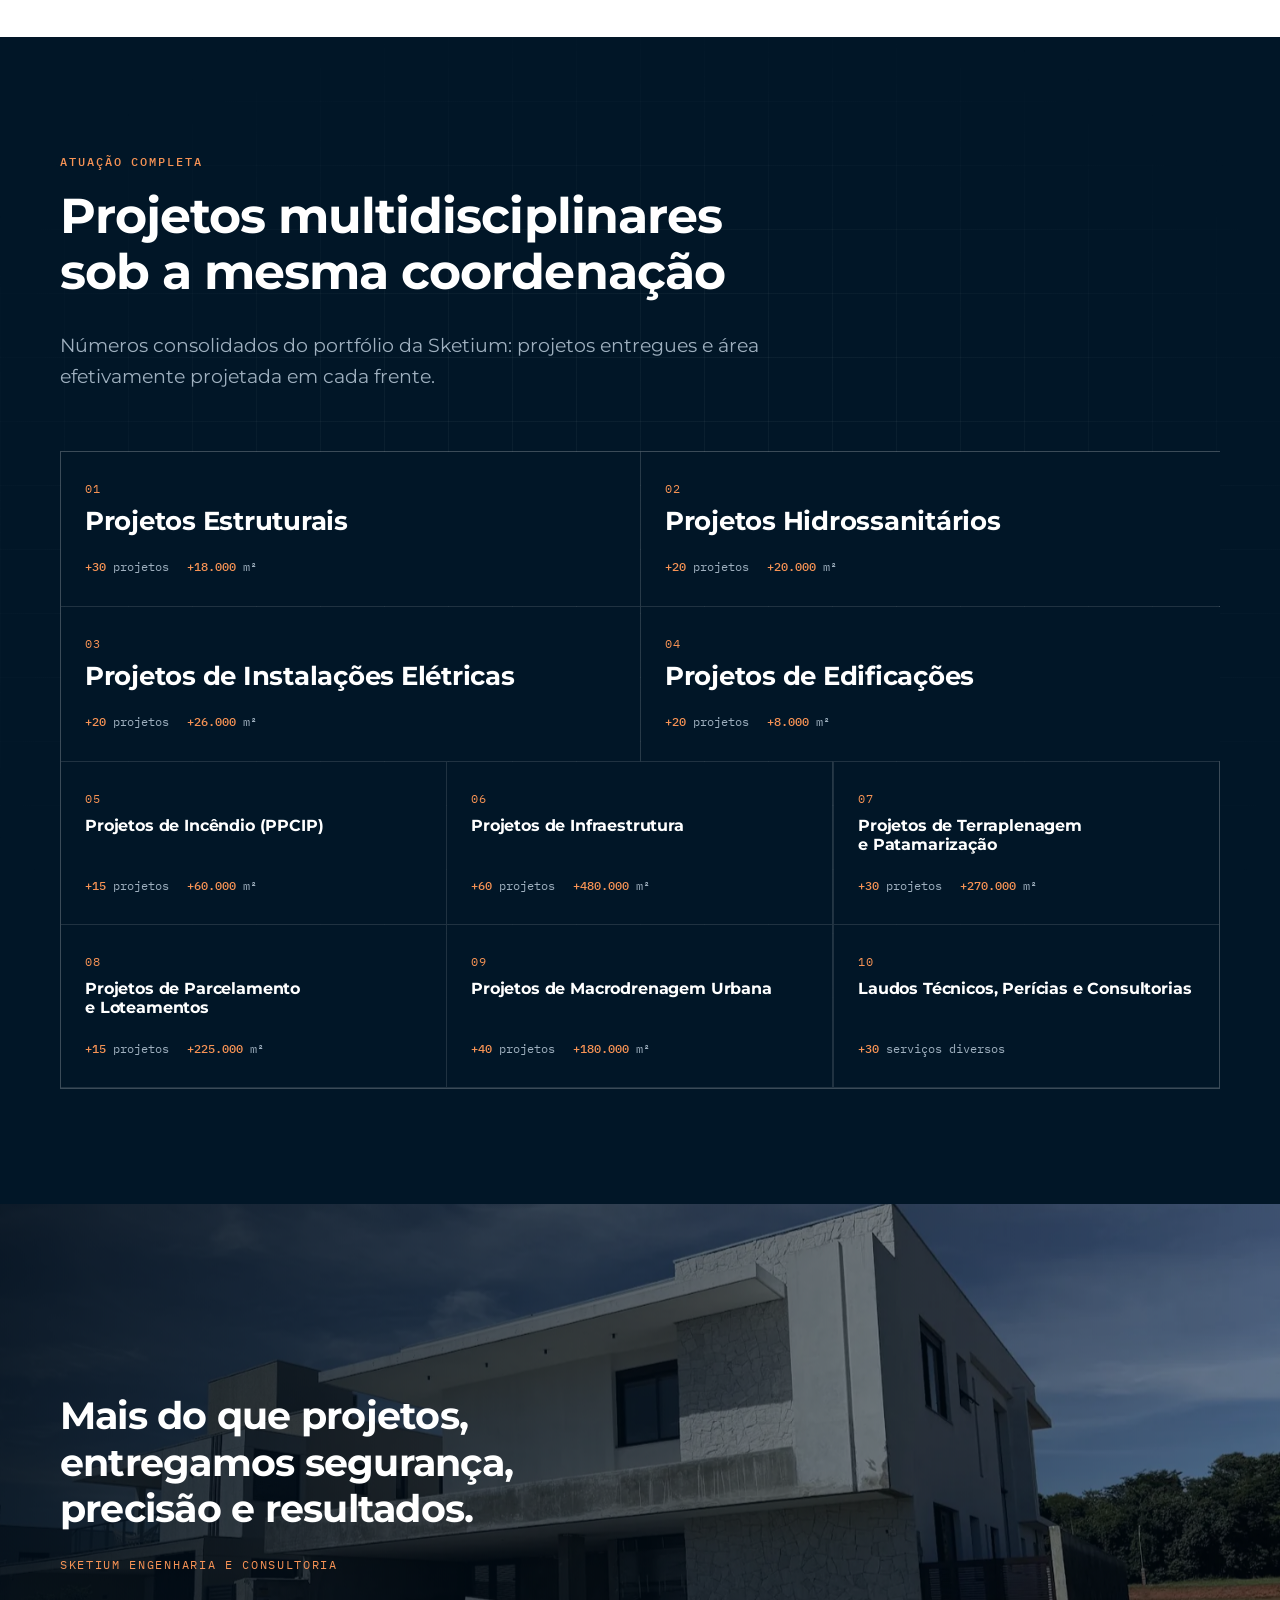
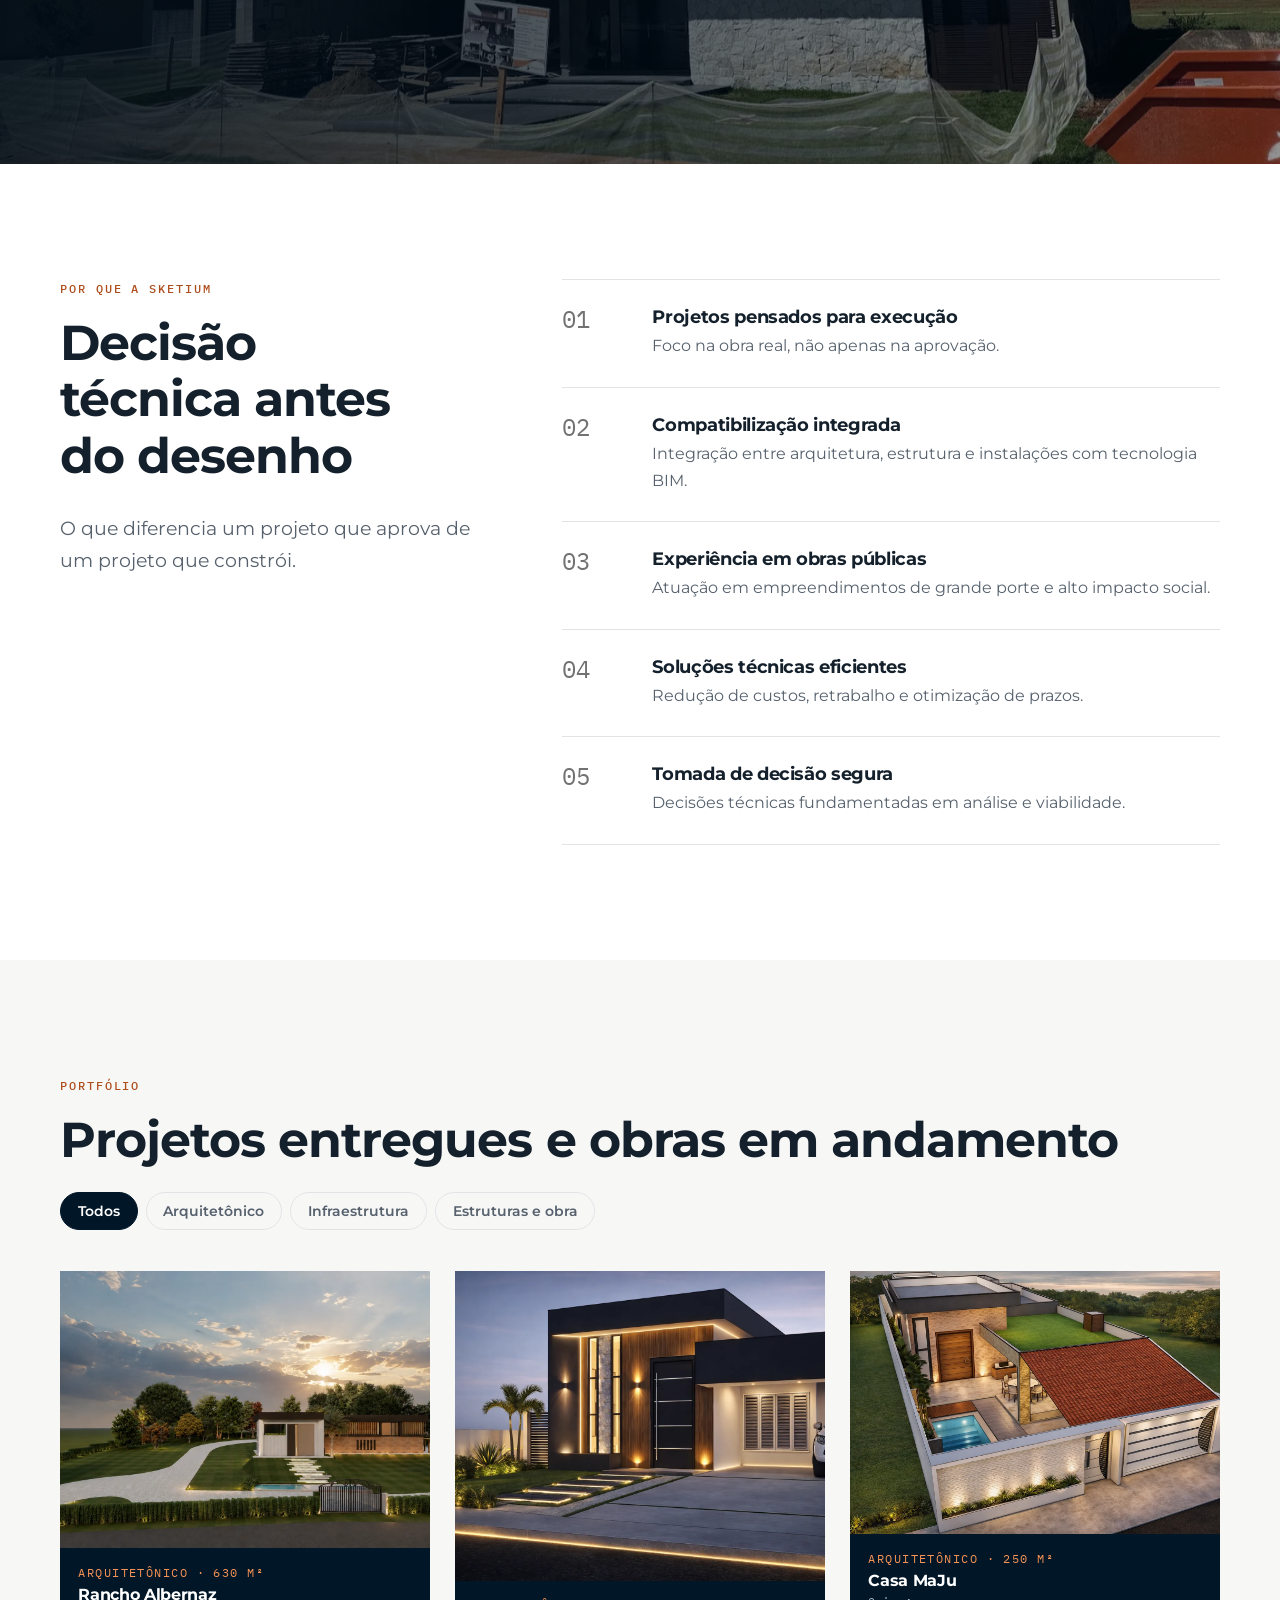
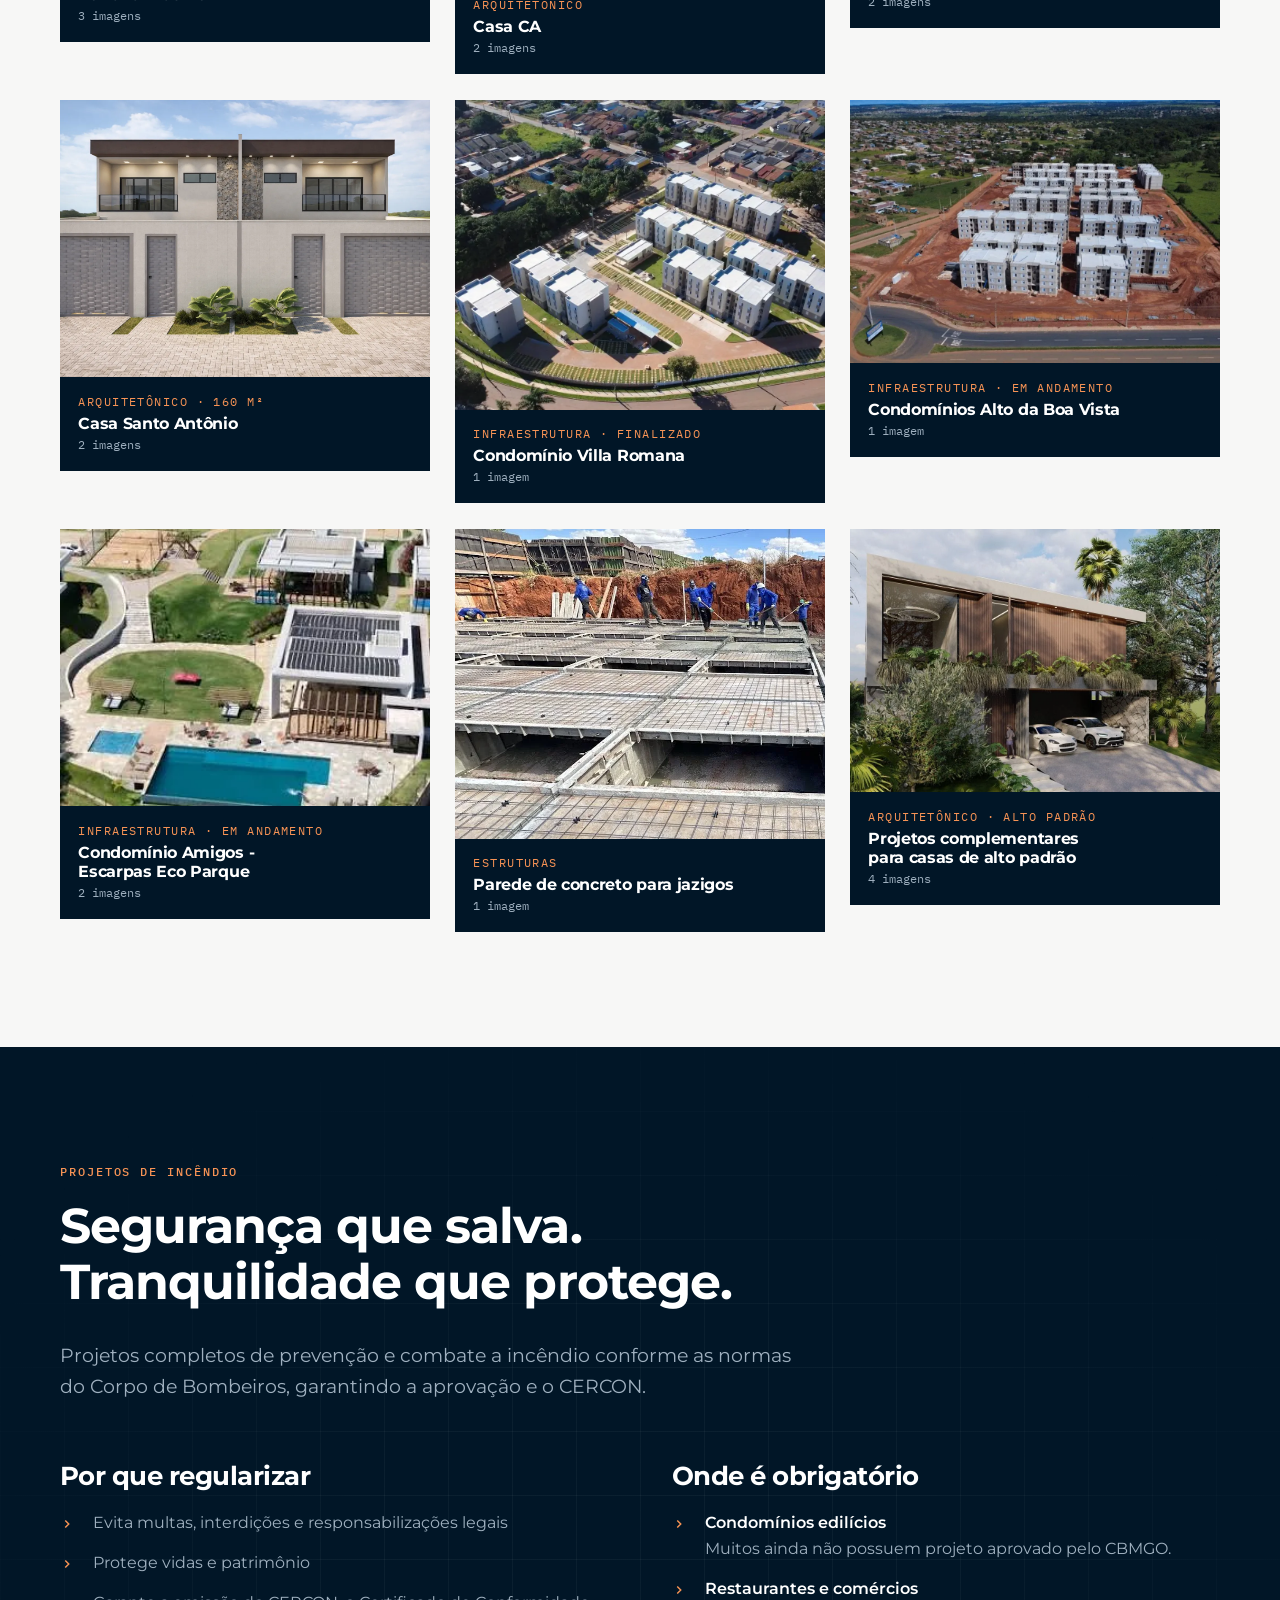
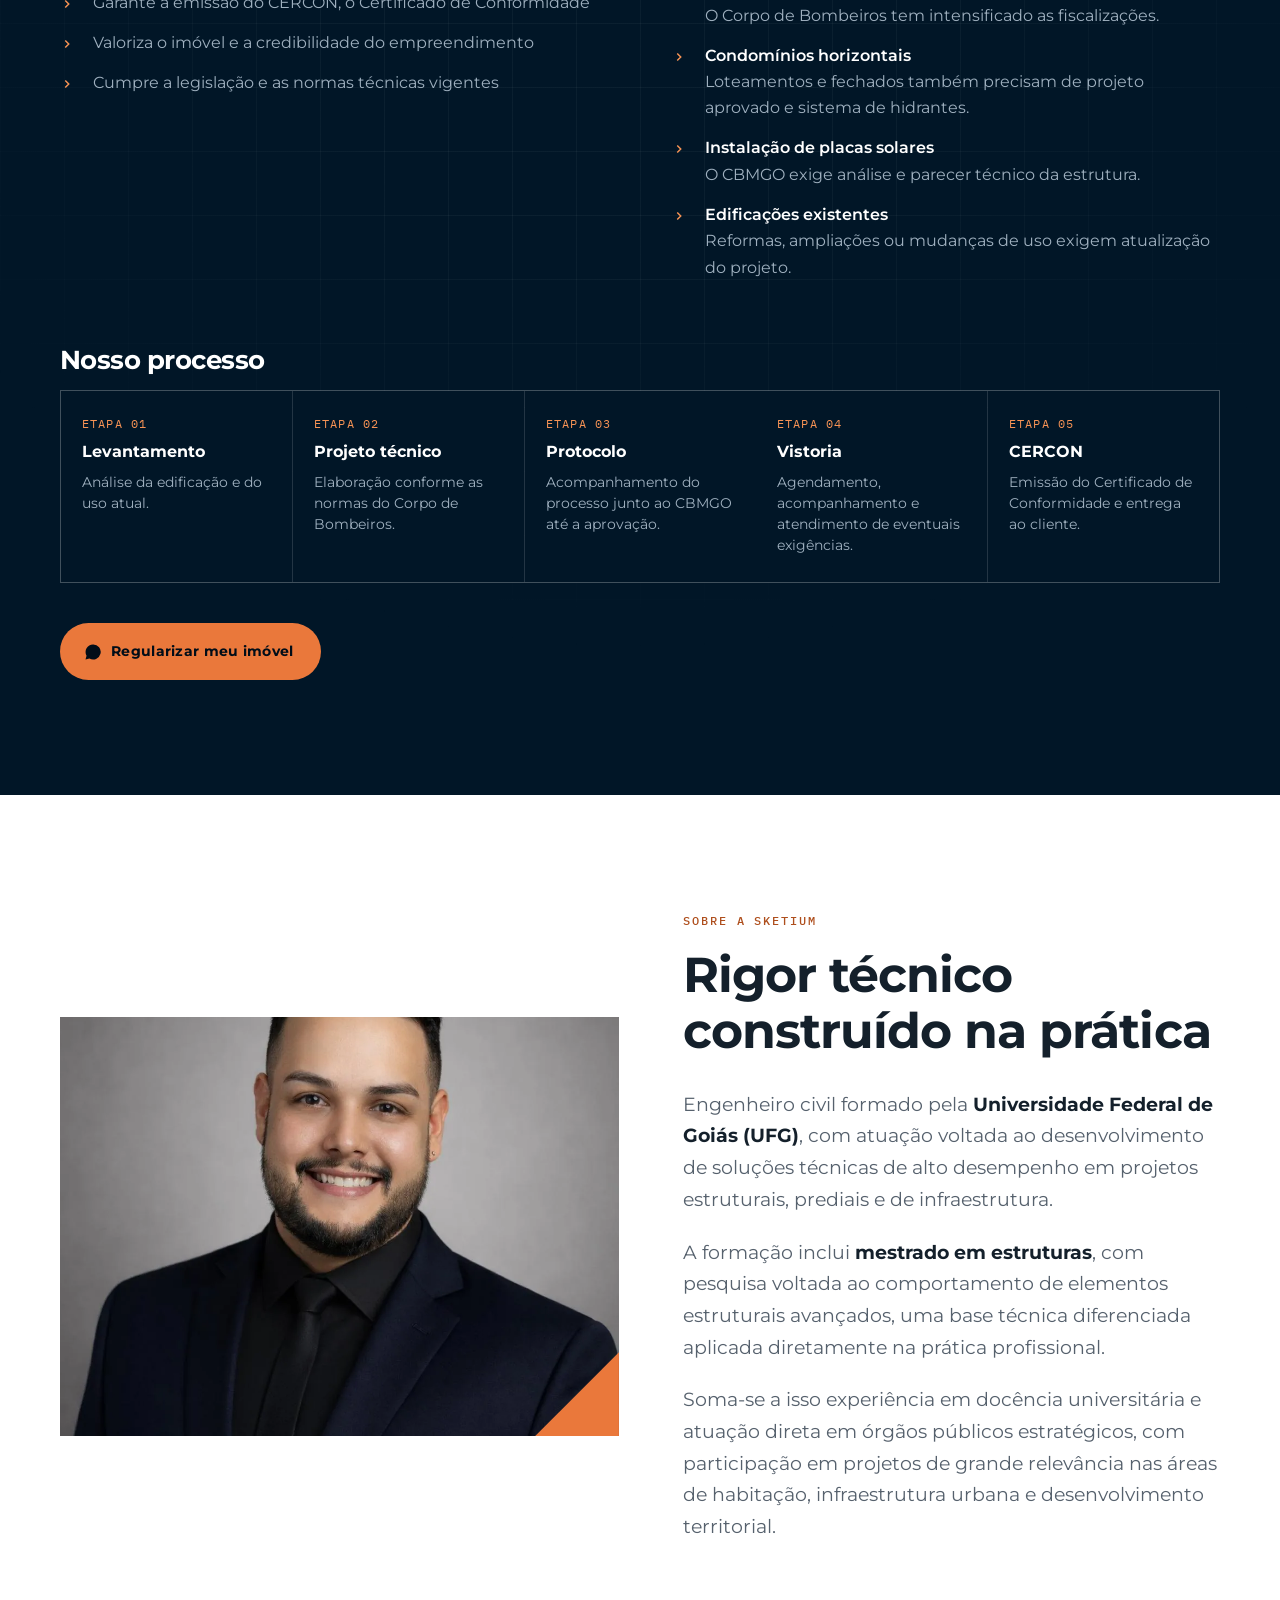
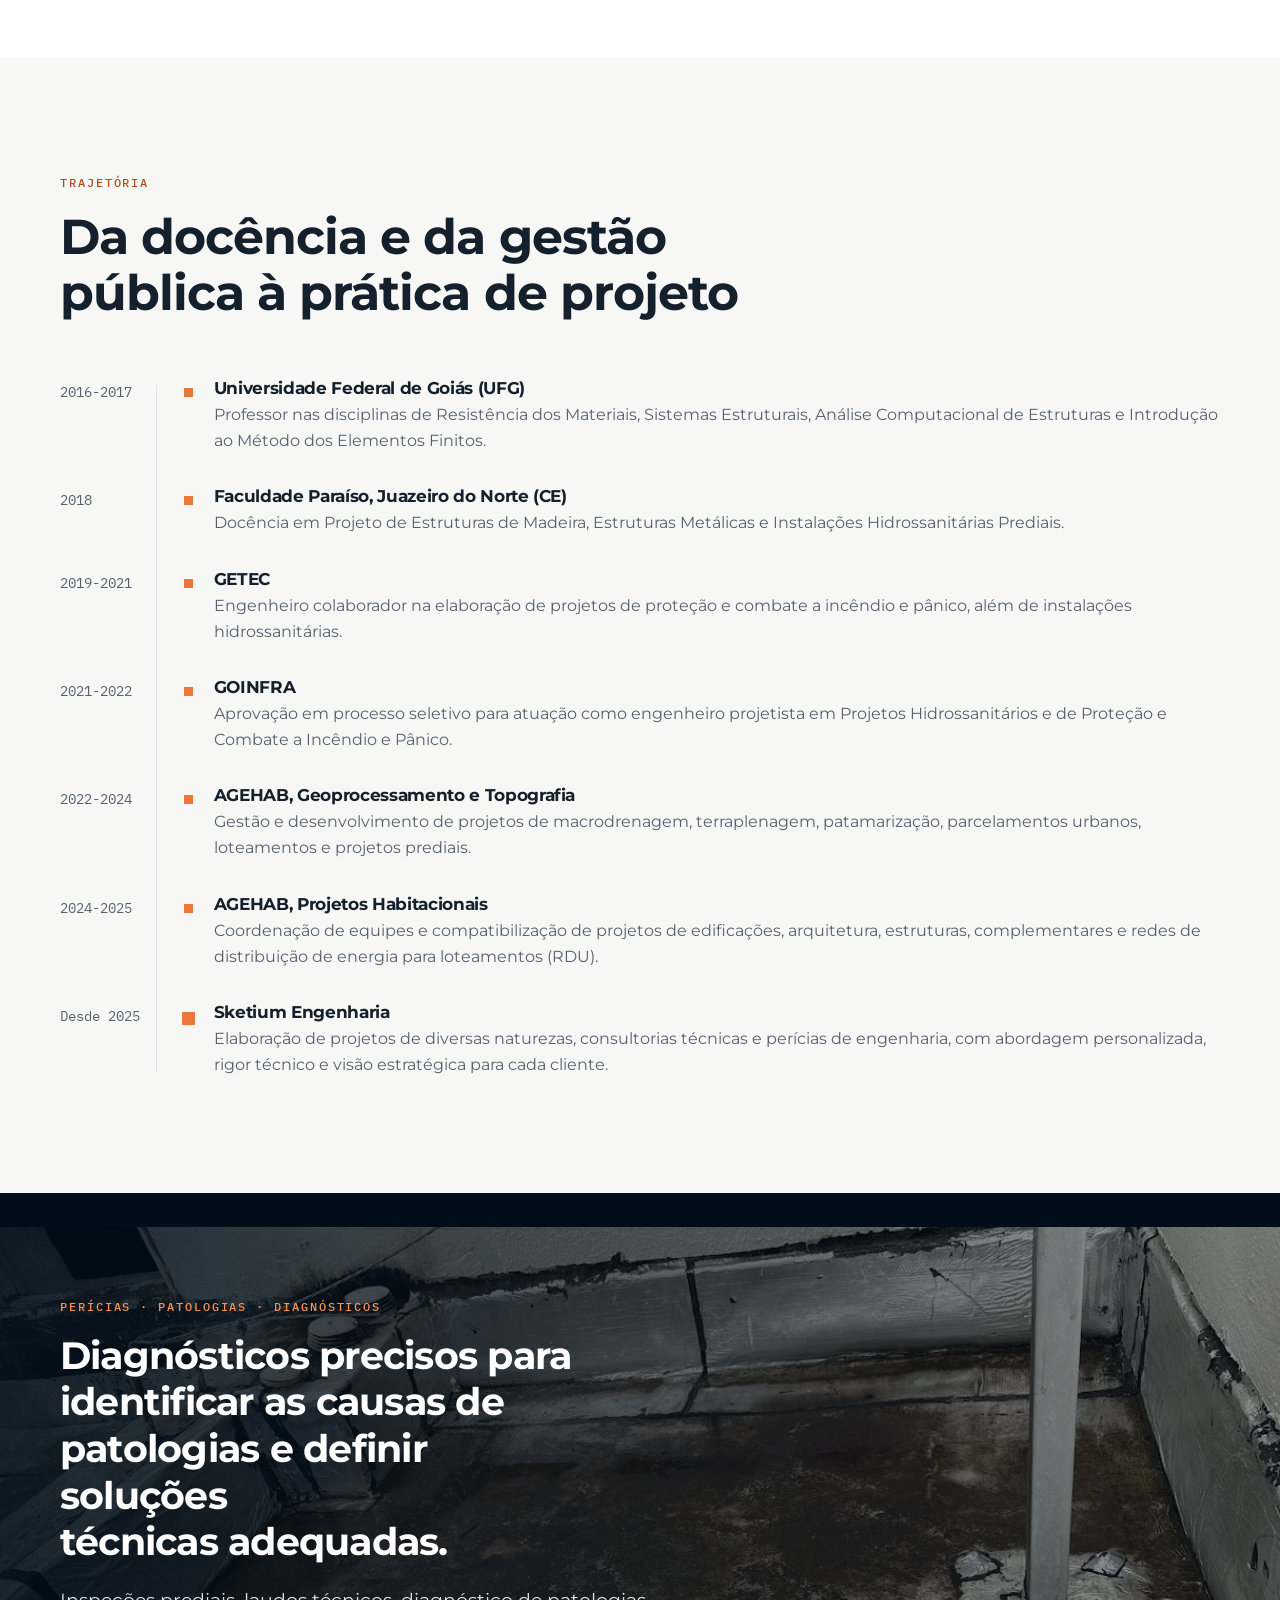
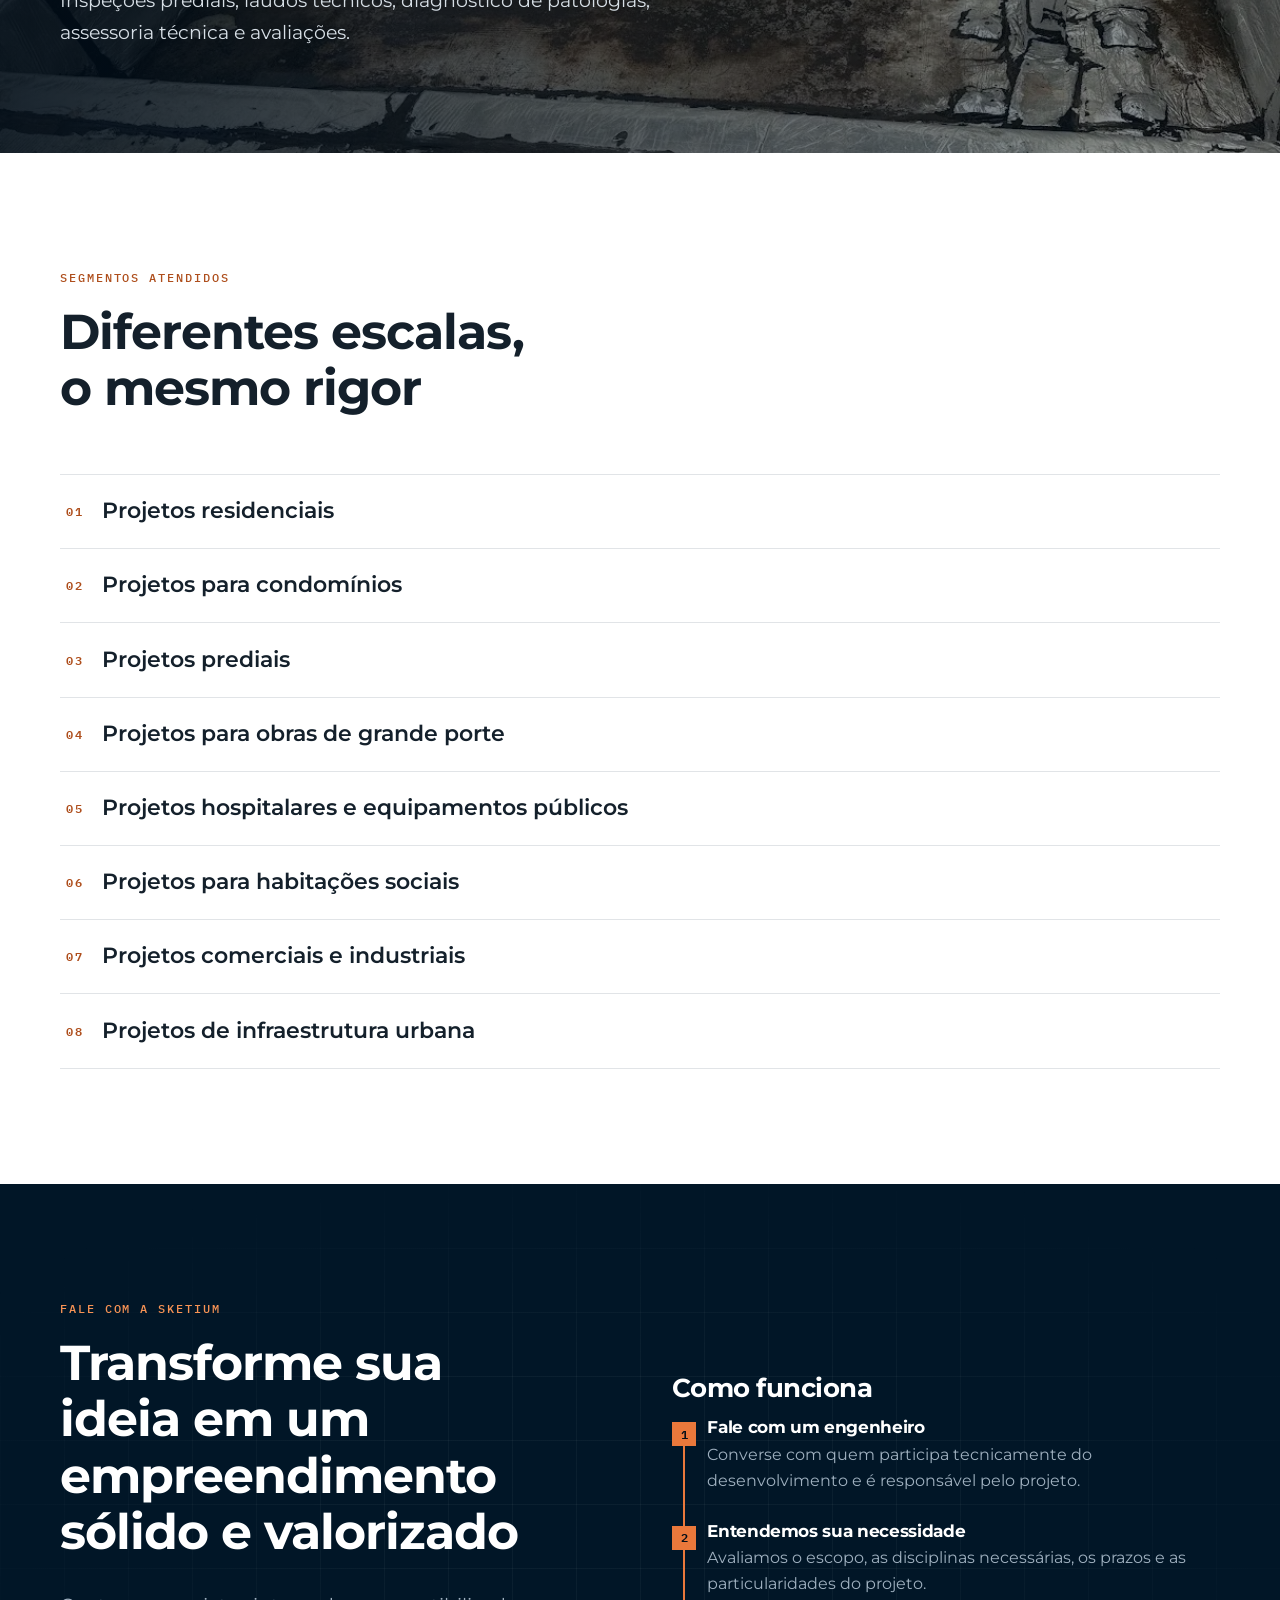
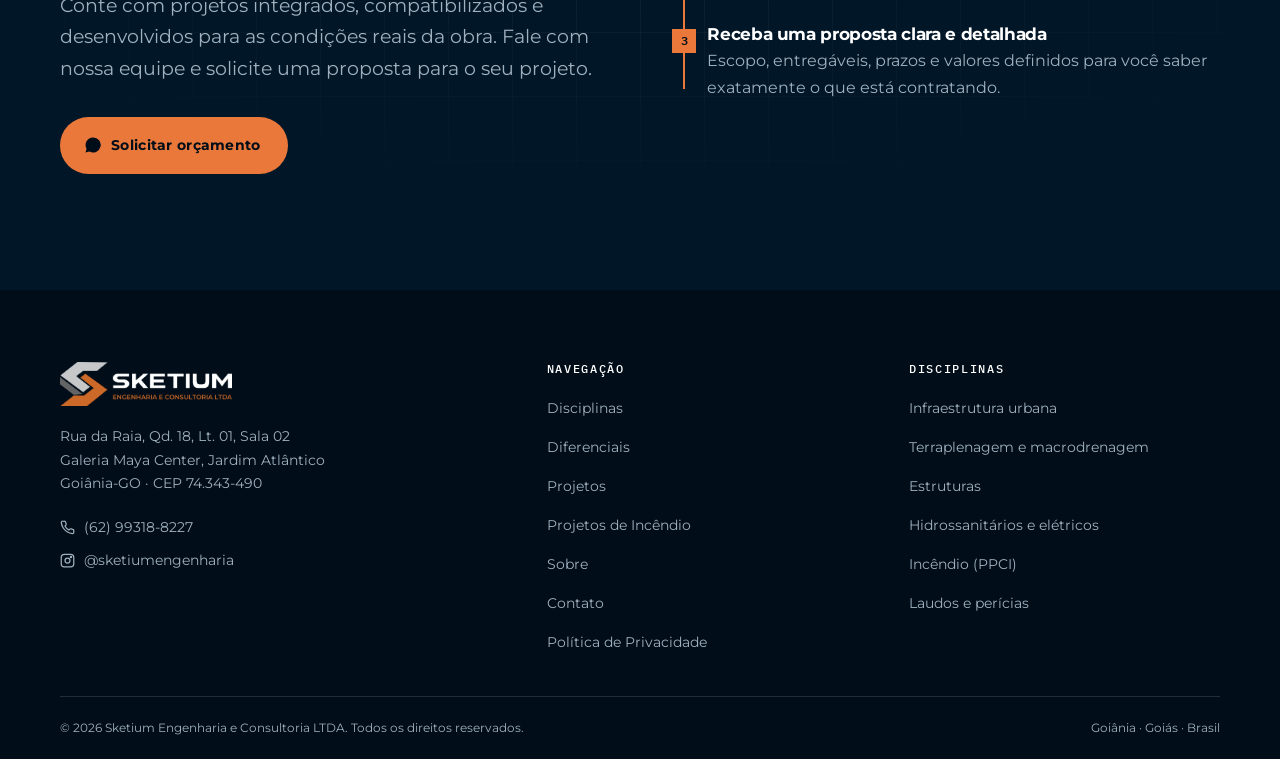
==== commit 0556a060: "ajuste(sketium): copy do site, disciplinas reordenadas (4+6), portfolio e imagens — ClickUp 86akm8ad" ====
--- a/deploy-vercel/index.html
+++ b/deploy-vercel/index.html
@@ -3,6 +3,15 @@
 <head>
 <meta charset="utf-8">
 <meta name="viewport" content="width=device-width, initial-scale=1">
+<!-- BuildV: GTM -->
+<!-- Google Tag Manager -->
+<script>(function(w,d,s,l,i){w[l]=w[l]||[];w[l].push({'gtm.start':
+new Date().getTime(),event:'gtm.js'});var f=d.getElementsByTagName(s)[0],
+j=d.createElement(s),dl=l!='dataLayer'?'&l='+l:'';j.async=true;j.src=
+'https://www.googletagmanager.com/gtm.js?id='+i+dl;f.parentNode.insertBefore(j,f);
+})(window,document,'script','dataLayer','GTM-NHPWLJ4F');</script>
+<!-- End Google Tag Manager -->
+<!-- /BuildV: GTM -->
 <title>Sketium Engenharia | Projetos, Infraestrutura e Consultoria em Goiânia-GO</title>
 <meta name="description" content="Engenharia de alto desempenho para empreendimentos de médio e grande porte. Projetos estruturais, infraestrutura urbana, incêndio (PPCI), laudos e perícias. +350 projetos e +1.250.000 m² projetados. Goiânia-GO.">
 <meta name="theme-color" content="#011627">
@@ -42,6 +51,12 @@
 </script>
 </head>
 <body>
+<!-- BuildV: GTM (noscript) -->
+<!-- Google Tag Manager (noscript) -->
+<noscript><iframe src="https://www.googletagmanager.com/ns.html?id=GTM-NHPWLJ4F"
+height="0" width="0" style="display:none;visibility:hidden"></iframe></noscript>
+<!-- End Google Tag Manager (noscript) -->
+<!-- /BuildV: GTM (noscript) -->
 
 <a class="pular-para-conteudo" href="#conteudo">Pular para o conteúdo</a>
 
@@ -84,7 +99,6 @@
         <li><a href="#disciplinas">Disciplinas</a></li>
         <li><a href="#diferenciais">Diferenciais</a></li>
         <li><a href="#projetos">Projetos</a></li>
-        <li><a href="#incendio">Incêndio</a></li>
         <li><a href="#sobre">Sobre</a></li>
       </ul>
 
@@ -111,7 +125,6 @@
     <li><a href="#disciplinas">Disciplinas</a></li>
     <li><a href="#diferenciais">Diferenciais</a></li>
     <li><a href="#projetos">Projetos</a></li>
-    <li><a href="#incendio">Projetos de Incêndio</a></li>
     <li><a href="#sobre">Sobre</a></li>
     <li><a href="#contato">Contato</a></li>
   </ul>
@@ -132,8 +145,8 @@
   <div style="width:100%">
     <div class="container hero-inner">
       <p class="eyebrow">Goiânia · GO · Projetos, Infraestrutura e Consultoria</p>
-      <h1>Engenharia de alto desempenho para empreendimentos de médio e grande&nbsp;porte</h1>
-      <p class="hero-lede">Projetos otimizados, decisões seguras e resultados que valorizam o seu investimento.</p>
+      <h1>Projetos de engenharia integrados para obras de alto&nbsp;desempenho</h1>
+      <p class="hero-lede">Engenharia integrada para projetos mais seguros, eficientes e executáveis.</p>
       <div class="hero-ctas">
         <a class="btn btn-primario btn-wa" href="#" data-wa-btn="Hero">
           <svg viewBox="0 0 24 24" fill="currentColor" aria-hidden="true"><path d="M17.5 14.4c-.3-.2-1.7-.9-2-1-.3-.1-.5-.1-.7.1-.2.3-.7 1-.9 1.2-.2.2-.3.2-.6.1-.3-.2-1.2-.5-2.3-1.4-.9-.8-1.4-1.7-1.6-2-.2-.3 0-.5.1-.6l.5-.5c.1-.2.2-.3.3-.5v-.5c0-.2-.7-1.6-.9-2.2-.2-.5-.5-.5-.7-.5h-.6c-.2 0-.5.1-.8.4-.3.3-1 1-1 2.5s1.1 2.9 1.2 3.1c.2.2 2.1 3.2 5.1 4.5.7.3 1.3.5 1.7.6.7.2 1.4.2 1.9.1.6-.1 1.7-.7 2-1.4.2-.7.2-1.2.2-1.4-.1-.1-.3-.2-.6-.3M12 2a10 10 0 0 0-8.6 15L2 22l5.2-1.4A10 10 0 1 0 12 2Z"/></svg>
@@ -158,12 +171,12 @@
             <dd style="margin:0"><b><i>+</i><span data-contador="1250000" data-formato="milhar">1.250.000</span></b><span aria-hidden="true">m² de área total projetada</span></dd>
           </div>
           <div class="hero-numero">
-            <dt class="visualmente-oculto">Infraestrutura condominial</dt>
-            <dd style="margin:0"><b><i>+</i><span data-contador="240000" data-formato="milhar">240.000</span></b><span aria-hidden="true">m² em infraestrutura condominial</span></dd>
+            <dt class="visualmente-oculto">Projetos de infraestrutura condominial</dt>
+            <dd style="margin:0"><b><i>+</i><span data-contador="240000" data-formato="milhar">240.000</span></b><span aria-hidden="true">m² em projetos de infraestrutura condominial</span></dd>
           </div>
           <div class="hero-numero">
-            <dt class="visualmente-oculto">Disciplinas de engenharia</dt>
-            <dd style="margin:0"><b><span data-contador="10">10</span></b><span aria-hidden="true">Disciplinas de engenharia</span></dd>
+            <dt class="visualmente-oculto">Projetos multidisciplinares</dt>
+            <dd style="margin:0"><b><span data-contador="10">10</span></b><span aria-hidden="true">Projetos multidisciplinares</span></dd>
           </div>
         </dl>
       </div>
@@ -196,59 +209,59 @@
   <div class="container">
     <div class="secao-cabecalho" data-reveal>
       <p class="eyebrow">Atuação completa</p>
-      <h2>Dez disciplinas sob a mesma coordenação</h2>
+      <h2>Projetos multidisciplinares sob a mesma coordenação</h2>
       <p class="lede">Números consolidados do portfólio da Sketium: projetos entregues e área efetivamente projetada em cada frente.</p>
     </div>
 
     <div class="disciplinas">
       <article class="disciplina disciplina--grande" data-reveal>
         <span class="disciplina-ord">01</span>
-        <h3>Infraestrutura Urbana</h3>
-        <p class="disciplina-metricas"><span><b>+60</b> projetos</span><span><b>+480.000</b> m²</span></p>
+        <h3>Projetos Estruturais</h3>
+        <p class="disciplina-metricas"><span><b>+30</b> projetos</span><span><b>+18.000</b> m²</span></p>
       </article>
       <article class="disciplina disciplina--grande" data-reveal>
         <span class="disciplina-ord">02</span>
-        <h3>Terraplenagem e Patamarização</h3>
-        <p class="disciplina-metricas"><span><b>+30</b> projetos</span><span><b>+270.000</b> m²</span></p>
+        <h3>Projetos Hidrossanitários</h3>
+        <p class="disciplina-metricas"><span><b>+20</b> projetos</span><span><b>+20.000</b> m²</span></p>
       </article>
       <article class="disciplina disciplina--grande" data-reveal>
         <span class="disciplina-ord">03</span>
-        <h3>Parcelamento e Loteamentos</h3>
-        <p class="disciplina-metricas"><span><b>+15</b> projetos</span><span><b>+225.000</b> m²</span></p>
+        <h3>Projetos de Instalações Elétricas</h3>
+        <p class="disciplina-metricas"><span><b>+20</b> projetos</span><span><b>+26.000</b> m²</span></p>
       </article>
       <article class="disciplina disciplina--grande" data-reveal>
         <span class="disciplina-ord">04</span>
-        <h3>Macrodrenagem</h3>
-        <p class="disciplina-metricas"><span><b>+40</b> projetos</span><span><b>+180.000</b> m²</span></p>
+        <h3>Projetos de Edificações</h3>
+        <p class="disciplina-metricas"><span><b>+20</b> projetos</span><span><b>+8.000</b> m²</span></p>
       </article>
       <article class="disciplina" data-reveal>
         <span class="disciplina-ord">05</span>
-        <h3>Incêndio (PPCIP)</h3>
+        <h3>Projetos de Incêndio (PPCIP)</h3>
         <p class="disciplina-metricas"><span><b>+15</b> projetos</span><span><b>+60.000</b> m²</span></p>
       </article>
       <article class="disciplina" data-reveal>
         <span class="disciplina-ord">06</span>
-        <h3>Elétricos</h3>
-        <p class="disciplina-metricas"><span><b>+20</b> projetos</span><span><b>+26.000</b> m²</span></p>
+        <h3>Projetos de Infraestrutura</h3>
+        <p class="disciplina-metricas"><span><b>+60</b> projetos</span><span><b>+480.000</b> m²</span></p>
       </article>
       <article class="disciplina" data-reveal>
         <span class="disciplina-ord">07</span>
-        <h3>Hidrossanitários</h3>
-        <p class="disciplina-metricas"><span><b>+20</b> projetos</span><span><b>+20.000</b> m²</span></p>
+        <h3>Projetos de Terraplenagem e Patamarização</h3>
+        <p class="disciplina-metricas"><span><b>+30</b> projetos</span><span><b>+270.000</b> m²</span></p>
       </article>
       <article class="disciplina" data-reveal>
         <span class="disciplina-ord">08</span>
-        <h3>Estruturas</h3>
-        <p class="disciplina-metricas"><span><b>+30</b> projetos</span><span><b>+18.000</b> m²</span></p>
+        <h3>Projetos de Parcelamento e Loteamentos</h3>
+        <p class="disciplina-metricas"><span><b>+15</b> projetos</span><span><b>+225.000</b> m²</span></p>
       </article>
       <article class="disciplina" data-reveal>
         <span class="disciplina-ord">09</span>
-        <h3>Edificações</h3>
-        <p class="disciplina-metricas"><span><b>+20</b> projetos</span><span><b>+8.000</b> m²</span></p>
+        <h3>Projetos de Macrodrenagem Urbana</h3>
+        <p class="disciplina-metricas"><span><b>+40</b> projetos</span><span><b>+180.000</b> m²</span></p>
       </article>
       <article class="disciplina" data-reveal>
         <span class="disciplina-ord">10</span>
-        <h3>Laudos e Perícias</h3>
+        <h3>Laudos Técnicos, Perícias e Consultorias</h3>
         <p class="disciplina-metricas"><span><b>+30</b> serviços diversos</span></p>
       </article>
     </div>
@@ -433,16 +446,16 @@
 
       <figure class="projeto" data-categoria="infraestrutura" data-reveal="fig">
         <button class="projeto-btn" type="button"
-          data-galeria="assets/img/lado-corumba.webp"
-          data-legendas="Obra em andamento no condomínio"
-          data-titulo="Condomínio Lado Corumbá"
+          data-galeria="assets/img/condominio-amigos-01.webp|assets/img/lado-corumba.webp"
+          data-legendas="Vista aérea do Condomínio Amigos - Escarpas Eco Parque|Obra em andamento no condomínio"
+          data-titulo="Condomínio Amigos - Escarpas Eco Parque"
           data-ficha="Em andamento. Projetos complementares">
-          <span class="projeto-capa"><img src="assets/img/lado-corumba.webp" alt="Obra em andamento no Condomínio Lado Corumbá, com projetos complementares da Sketium" width="512" height="911" loading="lazy"></span>
+          <span class="projeto-capa"><img src="assets/img/condominio-amigos-01.webp" alt="Vista aérea do Condomínio Amigos - Escarpas Eco Parque, com projetos da Sketium" width="335" height="597" loading="lazy"></span>
           <span class="projeto-lupa" aria-hidden="true"><svg viewBox="0 0 24 24" fill="none" stroke="currentColor" stroke-width="2"><circle cx="11" cy="11" r="7"/><path d="m20 20-3.5-3.5M11 8v6M8 11h6"/></svg></span>
           <span class="projeto-corpo">
             <span class="projeto-overline">Infraestrutura · Em andamento</span>
-            <h3>Condomínio Lado Corumbá</h3>
-            <small>1 imagem</small>
+            <h3>Condomínio Amigos - Escarpas Eco Parque</h3>
+            <small>2 imagens</small>
           </span>
         </button>
       </figure>
@@ -465,16 +478,16 @@
 
       <figure class="projeto" data-categoria="estruturas" data-reveal="fig">
         <button class="projeto-btn" type="button"
-          data-galeria="assets/img/projetos-complementares.webp|assets/img/rancho-albernaz-obra.webp"
-          data-legendas="Equipe em obra durante a execução|Obra do Rancho Albernaz em execução"
-          data-titulo="Projetos complementares em obra"
-          data-ficha="Execução acompanhada em campo, com suporte técnico da Sketium">
-          <span class="projeto-capa"><img src="assets/img/projetos-complementares.webp" alt="Equipe em obra durante a execução de projetos complementares acompanhados pela Sketium" width="1500" height="844" loading="lazy"></span>
+          data-galeria="assets/img/jds-londres-fachada.webp|assets/img/jds-londres-complementares.webp|assets/img/jds-franca-executando.webp|assets/img/plateau-dor-rogoski.webp"
+          data-legendas="JDS Londres — fachada|JDS Londres — projetos complementares (BIM)|JDS França — execução em obra|Plateau Dor Rogoski"
+          data-titulo="Projetos complementares para casas de alto padrão"
+          data-ficha="Projetos complementares compatibilizados para residências de alto padrão">
+          <span class="projeto-capa"><img src="assets/img/jds-londres-fachada.webp" alt="JDS Londres: fachada de residência de alto padrão projetada pela Sketium" width="1280" height="720" loading="lazy"></span>
           <span class="projeto-lupa" aria-hidden="true"><svg viewBox="0 0 24 24" fill="none" stroke="currentColor" stroke-width="2"><circle cx="11" cy="11" r="7"/><path d="m20 20-3.5-3.5M11 8v6M8 11h6"/></svg></span>
           <span class="projeto-corpo">
-            <span class="projeto-overline">Obra · Acompanhamento</span>
-            <h3>Projetos complementares em obra</h3>
-            <small>2 imagens</small>
+            <span class="projeto-overline">Arquitetônico · Alto padrão</span>
+            <h3>Projetos complementares para casas de alto padrão</h3>
+            <small>4 imagens</small>
           </span>
         </button>
       </figure>
@@ -549,7 +562,7 @@
 <section class="secao" id="sobre" data-bg="light">
   <div class="container split invertido">
     <figure class="split-figura" style="margin:0" data-reveal="fig">
-      <img src="assets/img/rancho-albernaz-obra.webp" alt="Obra do Rancho Albernaz em execução, acompanhada tecnicamente pela Sketium" width="1215" height="911" loading="lazy">
+      <img src="assets/img/foto-perfil.webp" alt="Retrato do engenheiro responsável pela Sketium Engenharia" width="1024" height="1024" loading="lazy">
     </figure>
     <div data-reveal data-rv="right">
       <p class="eyebrow">Sobre a Sketium</p>
@@ -625,12 +638,12 @@
 <!-- ============ 10. QUEBRA EDITORIAL 2 ============ -->
 <section class="quebra" data-bg="dark" aria-label="Consultoria, perícias e inspeções">
   <div class="quebra-fundo" data-parallax="0.09">
-    <img src="assets/img/casa-ca-02.webp" alt="Residência de alto padrão projetada pela Sketium, vista da fachada iluminada" width="1500" height="1000" loading="lazy">
+    <img src="assets/img/pericia-patologia-cobertura.webp" alt="Perícia técnica: patologia em cobertura, com infiltração e deterioração da impermeabilização" width="1215" height="746" loading="lazy">
   </div>
   <div class="container quebra-inner">
     <div data-reveal>
-      <p class="eyebrow">Consultoria, perícias e inspeções</p>
-      <p class="quebra-titulo">Diagnóstico técnico preciso para decisões estratégicas em obras e processos&nbsp;judiciais.</p>
+      <p class="eyebrow">Perícias · Patologias · Diagnósticos</p>
+      <p class="quebra-titulo">Diagnósticos precisos para identificar as causas de patologias e definir soluções técnicas&nbsp;adequadas.</p>
       <p class="lede" style="color:#D7DFE6;margin-top:1.2rem;max-width:46ch">Inspeções prediais, laudos técnicos, diagnóstico de patologias, assessoria técnica e avaliações.</p>
     </div>
   </div>
@@ -645,12 +658,13 @@
     </div>
     <ul class="segmentos">
       <li class="segmento" data-reveal="soft"><span class="dado">01</span><span>Projetos residenciais</span></li>
-      <li class="segmento" data-reveal="soft"><span class="dado">02</span><span>Condomínios</span></li>
-      <li class="segmento" data-reveal="soft"><span class="dado">03</span><span>Obras de grande porte</span></li>
-      <li class="segmento" data-reveal="soft"><span class="dado">04</span><span>Hospitais e equipamentos públicos</span></li>
-      <li class="segmento" data-reveal="soft"><span class="dado">05</span><span>Habitação social</span></li>
-      <li class="segmento" data-reveal="soft"><span class="dado">06</span><span>Comércios e indústrias</span></li>
-      <li class="segmento" data-reveal="soft"><span class="dado">07</span><span>Infraestrutura urbana</span></li>
+      <li class="segmento" data-reveal="soft"><span class="dado">02</span><span>Projetos para condomínios</span></li>
+      <li class="segmento" data-reveal="soft"><span class="dado">03</span><span>Projetos prediais</span></li>
+      <li class="segmento" data-reveal="soft"><span class="dado">04</span><span>Projetos para obras de grande porte</span></li>
+      <li class="segmento" data-reveal="soft"><span class="dado">05</span><span>Projetos hospitalares e equipamentos públicos</span></li>
+      <li class="segmento" data-reveal="soft"><span class="dado">06</span><span>Projetos para habitações sociais</span></li>
+      <li class="segmento" data-reveal="soft"><span class="dado">07</span><span>Projetos comerciais e industriais</span></li>
+      <li class="segmento" data-reveal="soft"><span class="dado">08</span><span>Projetos de infraestrutura urbana</span></li>
     </ul>
   </div>
 </section>
@@ -661,7 +675,7 @@
     <div data-reveal data-rv="left">
       <p class="eyebrow">Fale com a Sketium</p>
       <h2>Transforme sua ideia em um empreendimento sólido e&nbsp;valorizado</h2>
-      <p class="lede">Conte com laudos técnicos confiáveis e efetivos e com projetos pensados para a obra real. Solicite seu orçamento e tenha ao seu lado uma engenharia de alto nível.</p>
+      <p class="lede">Conte com projetos integrados, compatibilizados e desenvolvidos para as condições reais da obra. Fale com nossa equipe e solicite uma proposta para o seu projeto.</p>
       <p style="margin-top:2rem">
         <a class="btn btn-primario btn-wa" href="#" data-wa-btn="CTA final">
           <svg viewBox="0 0 24 24" fill="currentColor" aria-hidden="true"><path d="M17.5 14.4c-.3-.2-1.7-.9-2-1-.3-.1-.5-.1-.7.1-.2.3-.7 1-.9 1.2-.2.2-.3.2-.6.1-.3-.2-1.2-.5-2.3-1.4-.9-.8-1.4-1.7-1.6-2-.2-.3 0-.5.1-.6l.5-.5c.1-.2.2-.3.3-.5v-.5c0-.2-.7-1.6-.9-2.2-.2-.5-.5-.5-.7-.5h-.6c-.2 0-.5.1-.8.4-.3.3-1 1-1 2.5s1.1 2.9 1.2 3.1c.2.2 2.1 3.2 5.1 4.5.7.3 1.3.5 1.7.6.7.2 1.4.2 1.9.1.6-.1 1.7-.7 2-1.4.2-.7.2-1.2.2-1.4-.1-.1-.3-.2-.6-.3M12 2a10 10 0 0 0-8.6 15L2 22l5.2-1.4A10 10 0 1 0 12 2Z"/></svg>
@@ -676,17 +690,17 @@
         <li class="passo">
           <b class="dado">1</b>
           <h4>Fale com um engenheiro</h4>
-          <p>Você conversa direto com quem vai assinar o projeto, sem intermediários.</p>
+          <p>Converse com quem participa tecnicamente do desenvolvimento e é responsável pelo projeto.</p>
         </li>
         <li class="passo">
           <b class="dado">2</b>
-          <h4>Entendemos o seu empreendimento</h4>
-          <p>Levantamos escopo, disciplinas necessárias, prazos e exigências dos órgãos.</p>
+          <h4>Entendemos sua necessidade</h4>
+          <p>Avaliamos o escopo, as disciplinas necessárias, os prazos e as particularidades do projeto.</p>
         </li>
         <li class="passo">
           <b class="dado">3</b>
-          <h4>Receba o orçamento fechado</h4>
-          <p>Escopo detalhado, prazo definido e valor fechado, sem surpresas na obra.</p>
+          <h4>Receba uma proposta clara e detalhada</h4>
+          <p>Escopo, entregáveis, prazos e valores definidos para você saber exatamente o que está contratando.</p>
         </li>
       </ol>
     </div>
@@ -729,7 +743,6 @@
           <li><a href="#incendio">Projetos de Incêndio</a></li>
           <li><a href="#sobre">Sobre</a></li>
           <li><a href="#contato">Contato</a></li>
-          <li><a href="fornecedores.html">Fornecedores e Trabalhe Conosco</a></li>
           <li><a href="politica-de-privacidade.html">Política de Privacidade</a></li>
         </ul>
       </div>
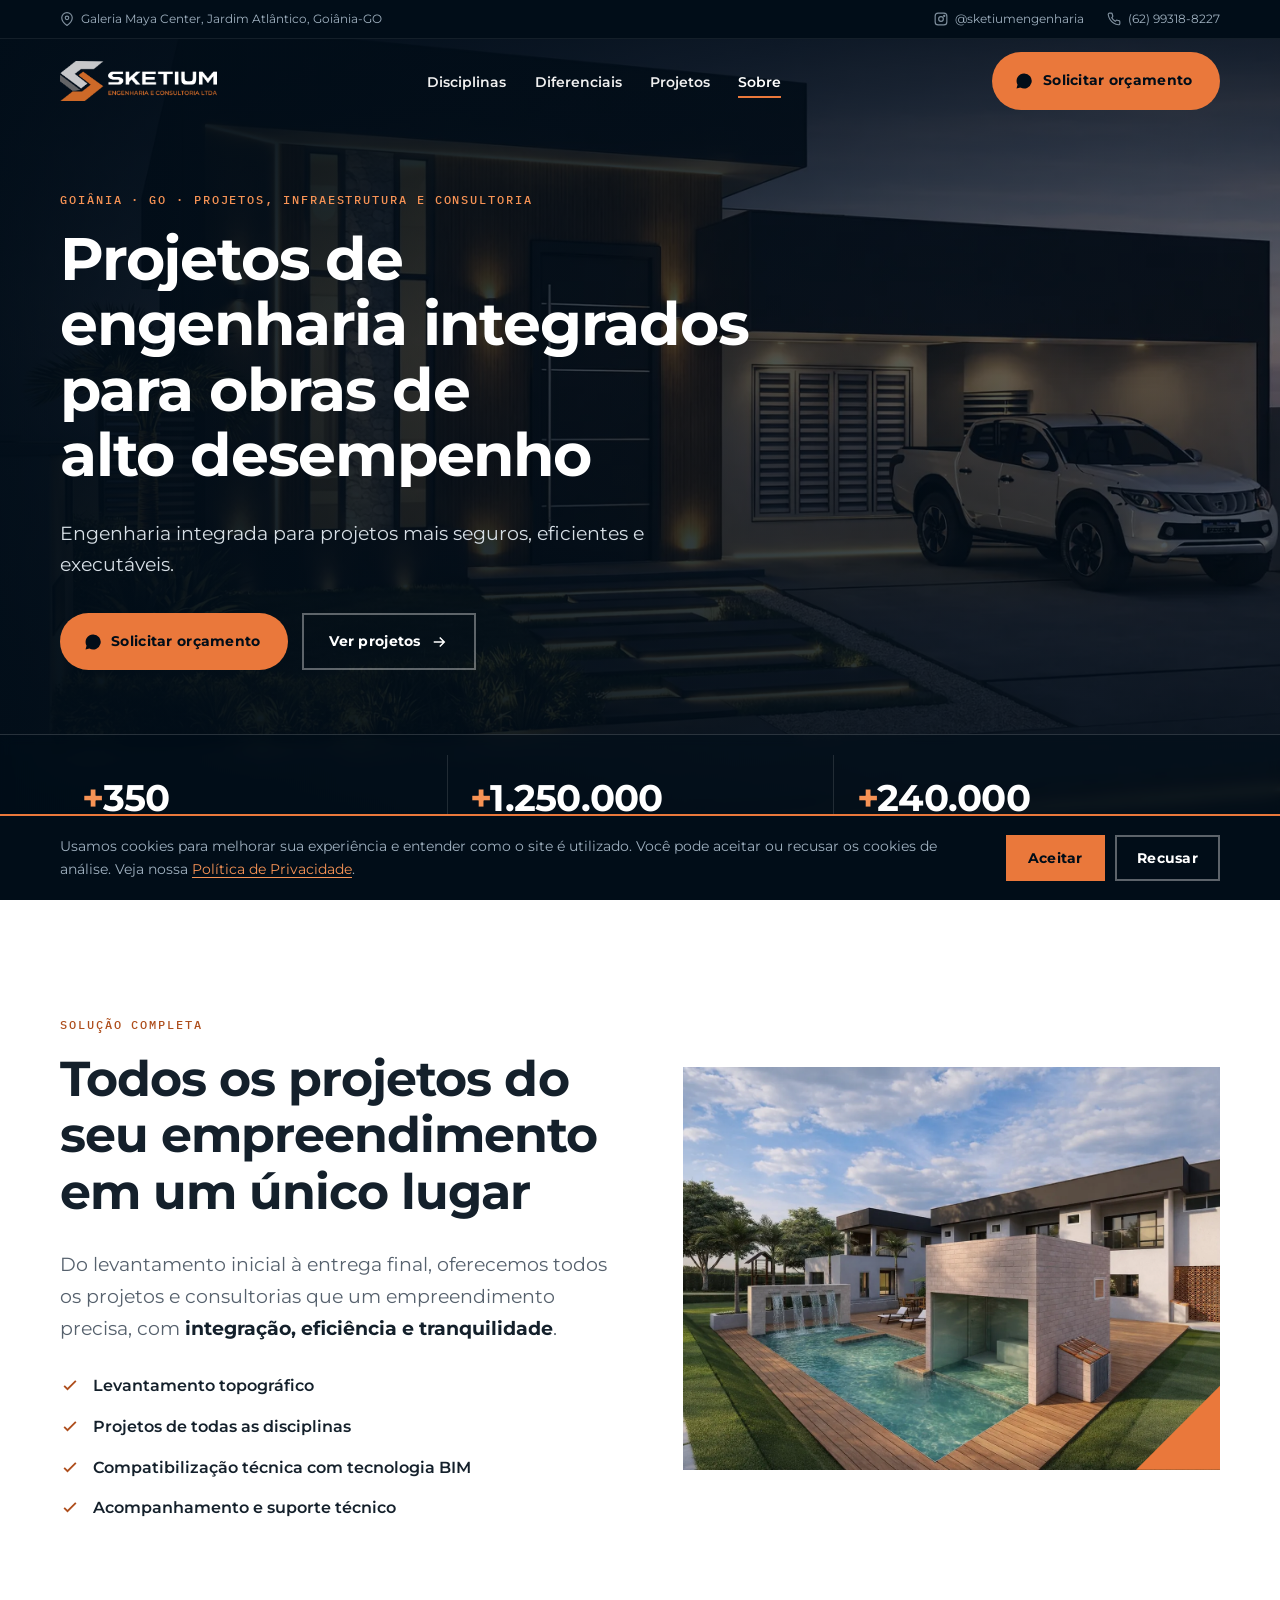
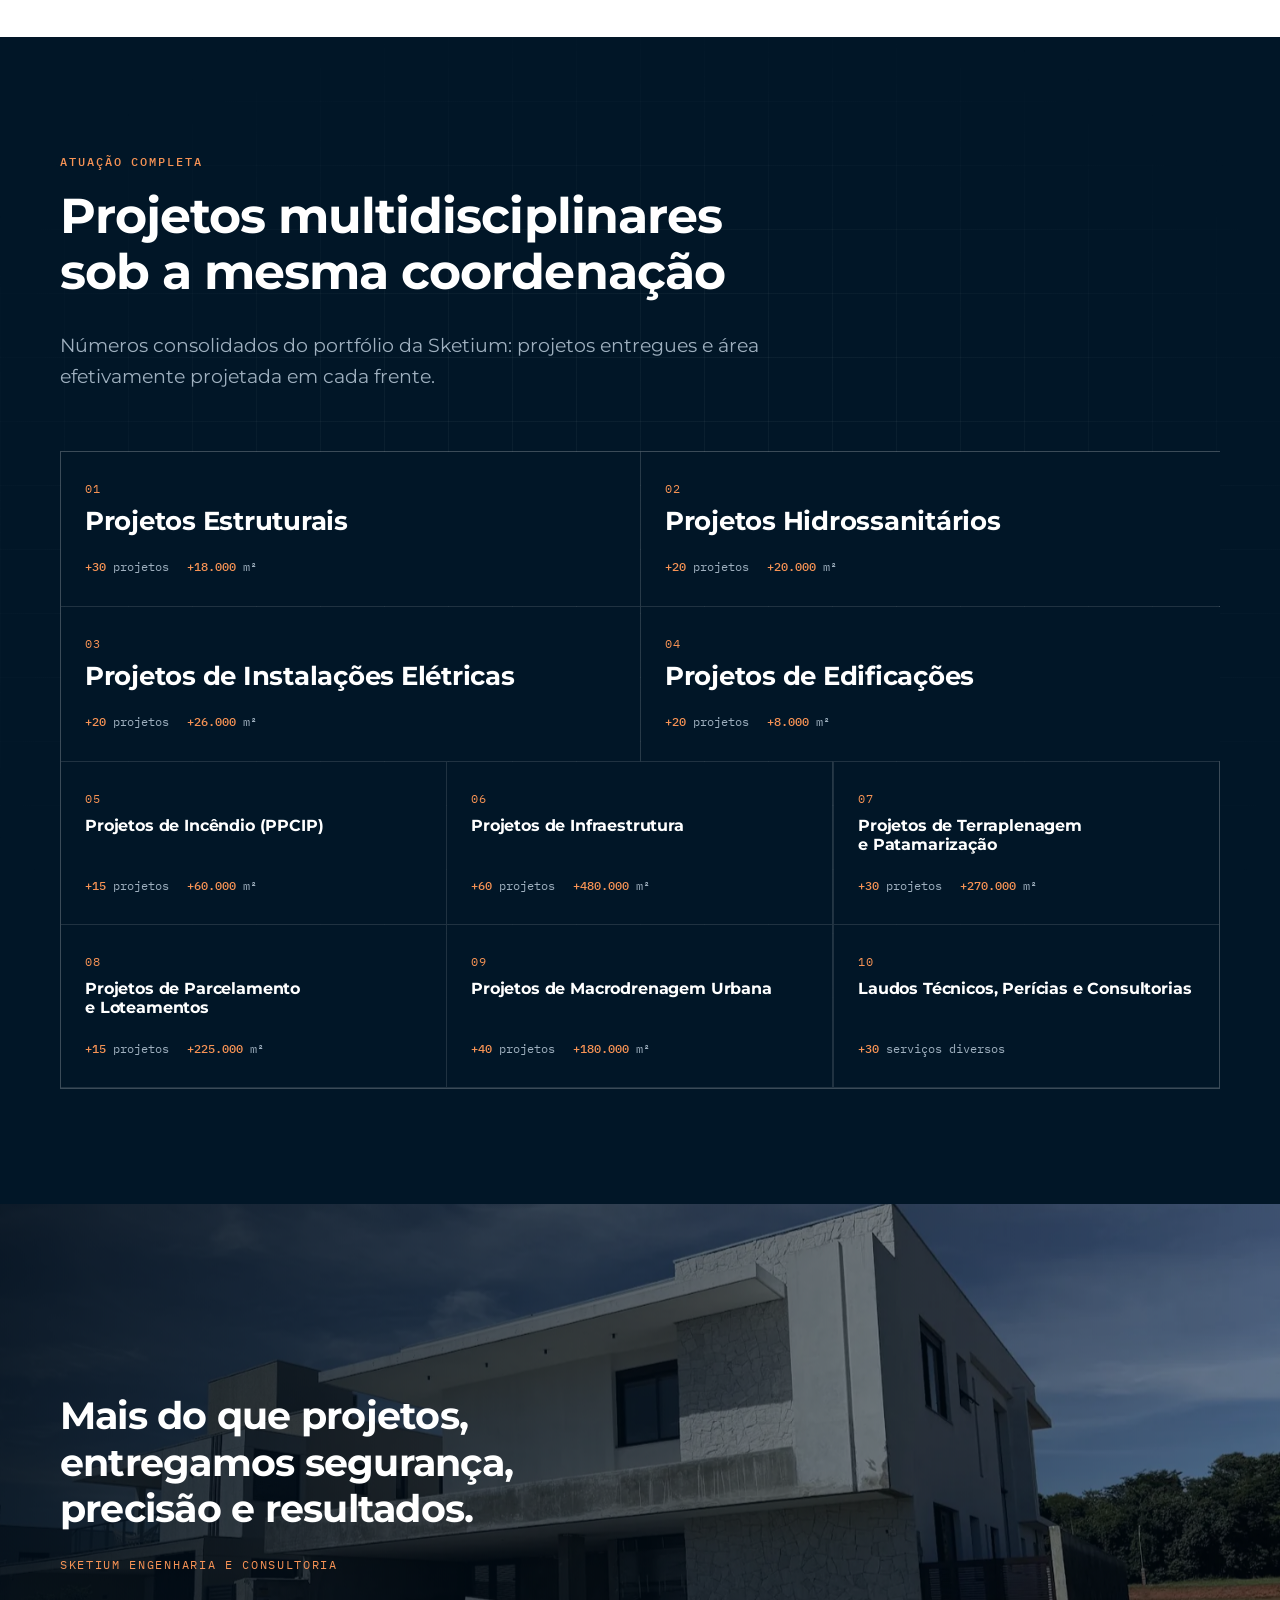
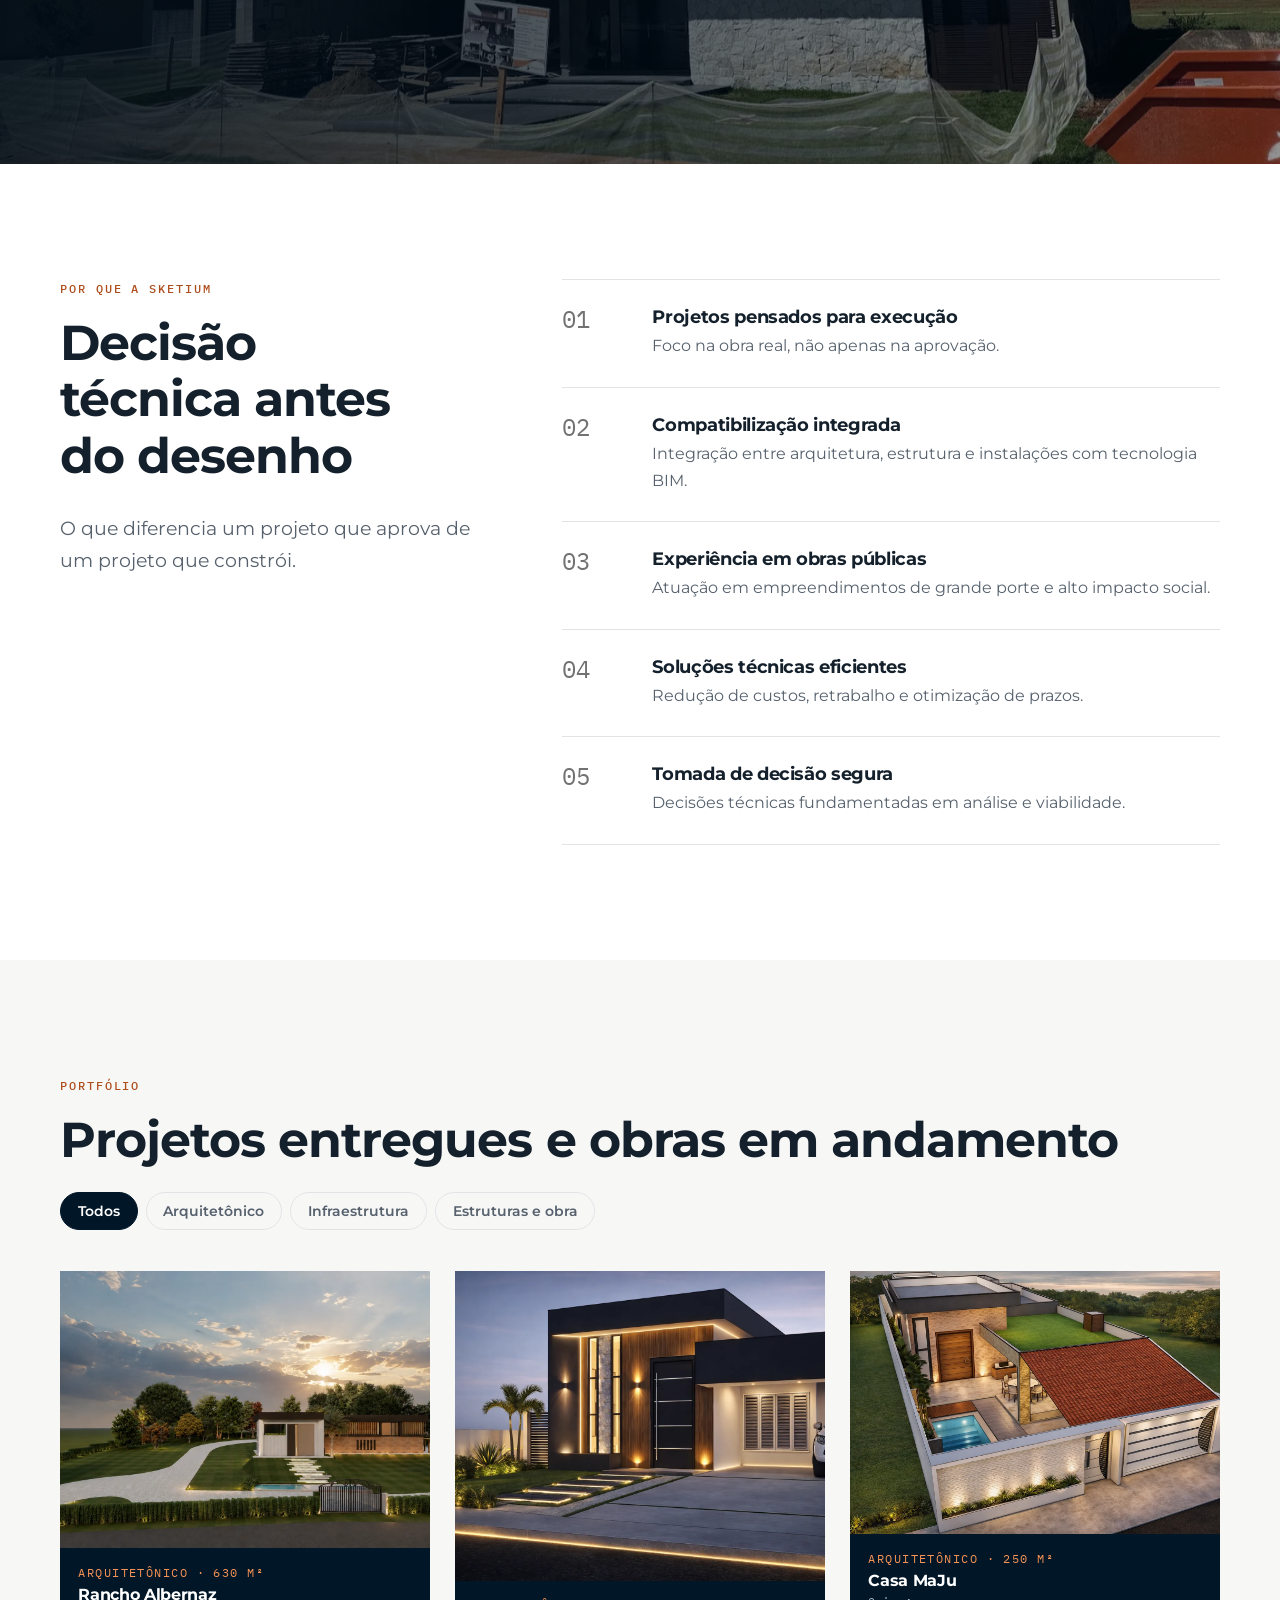
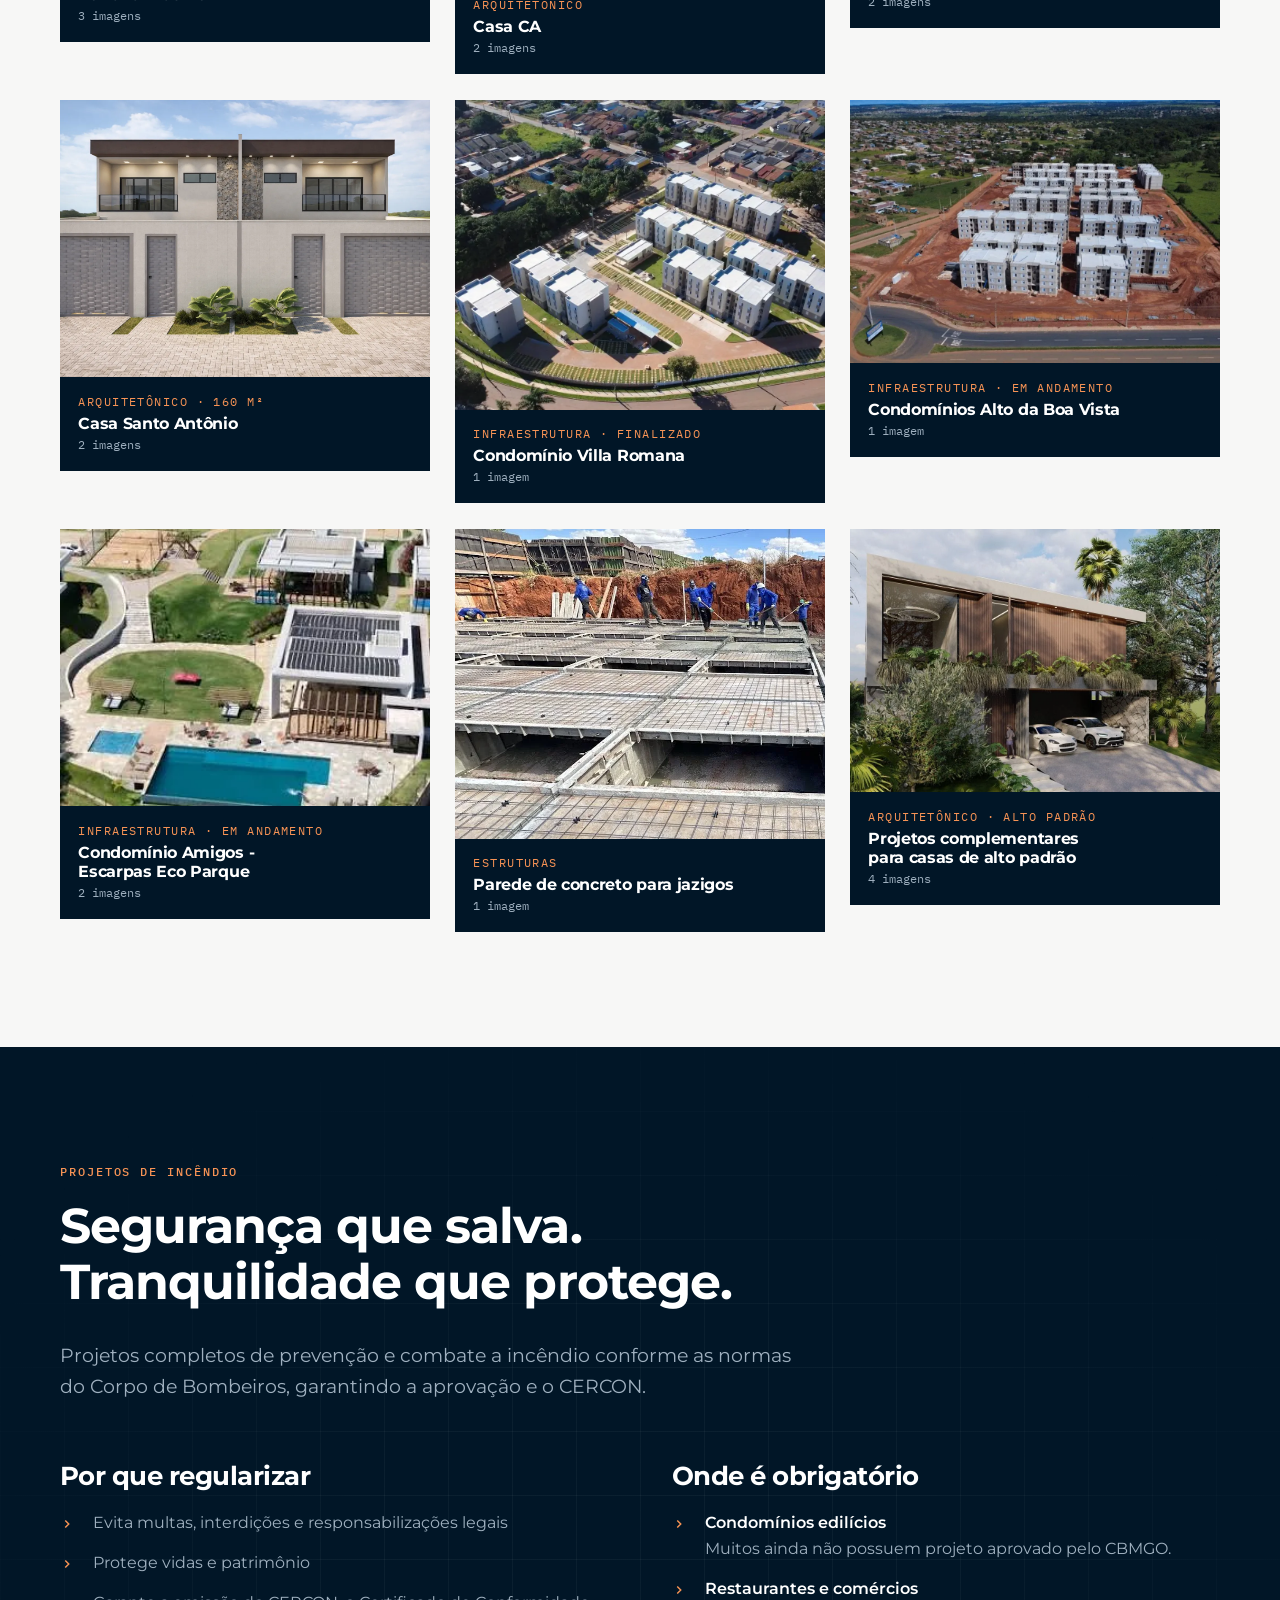
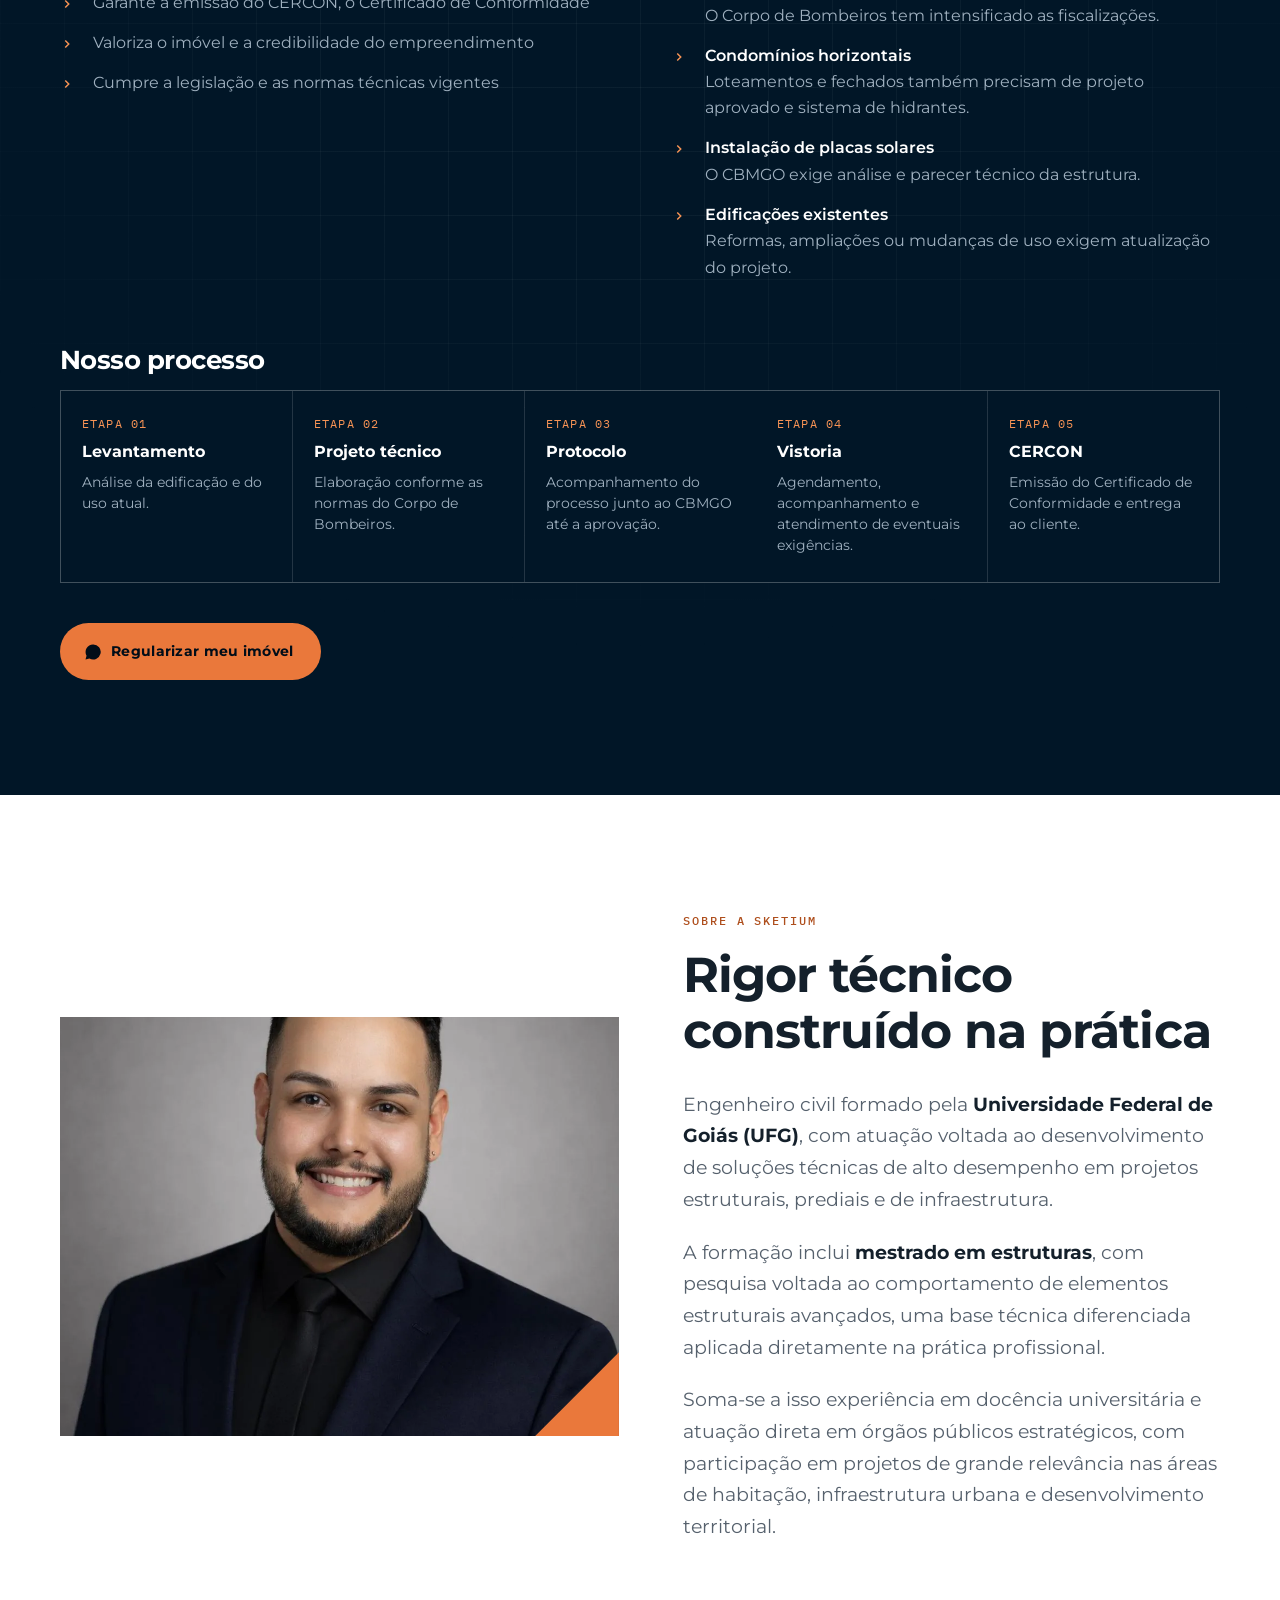
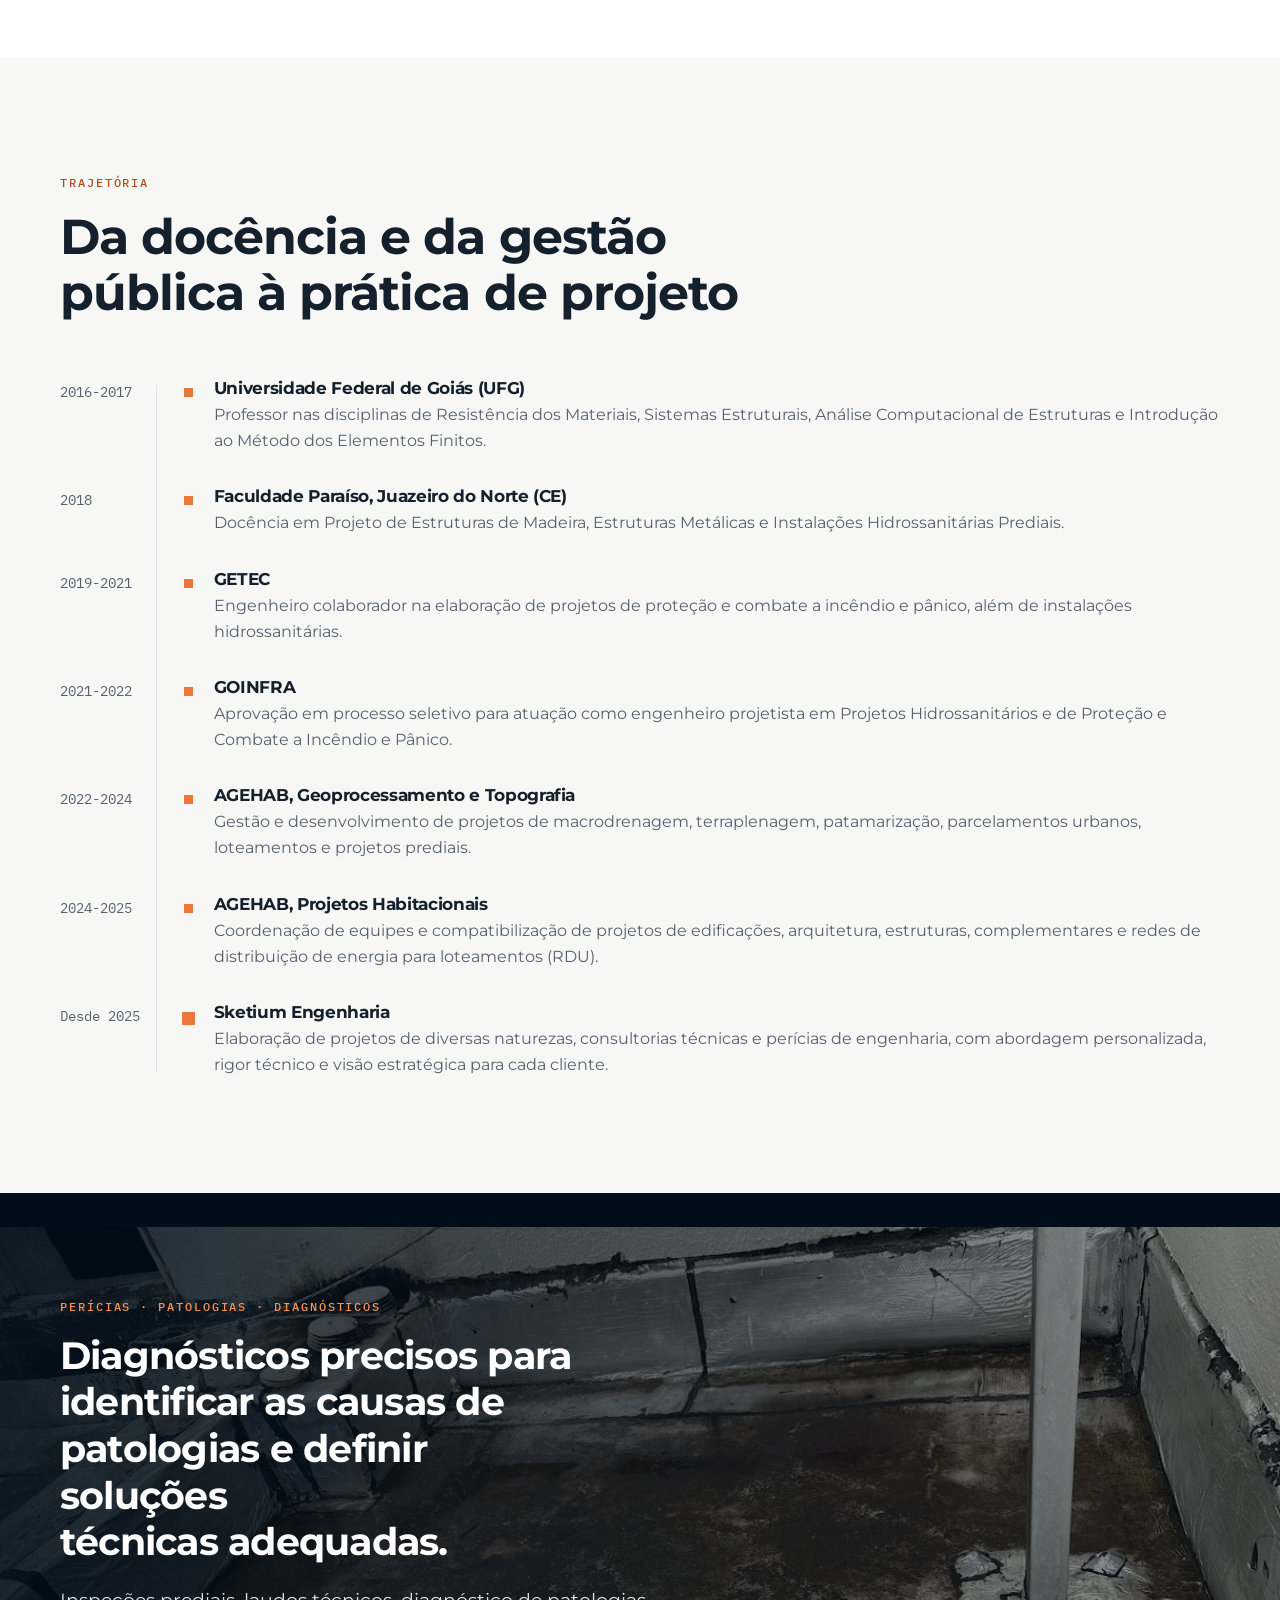
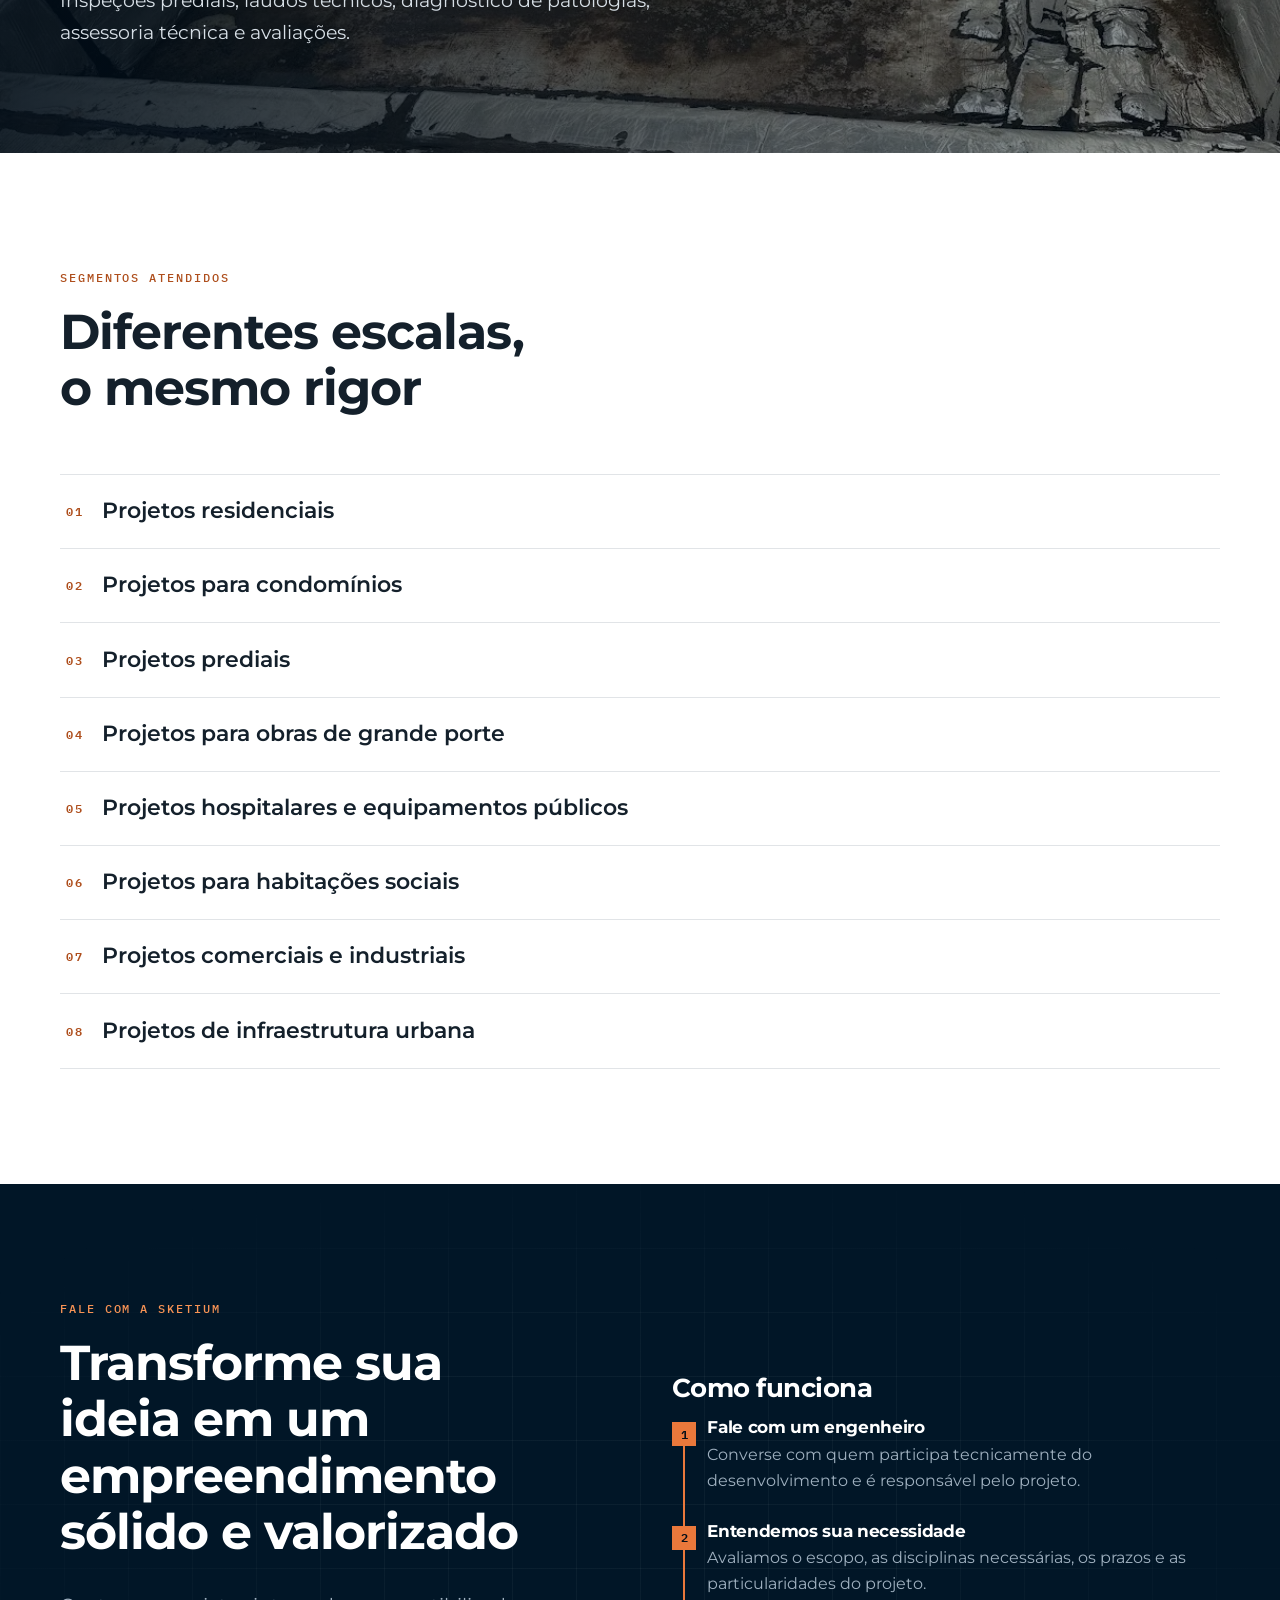
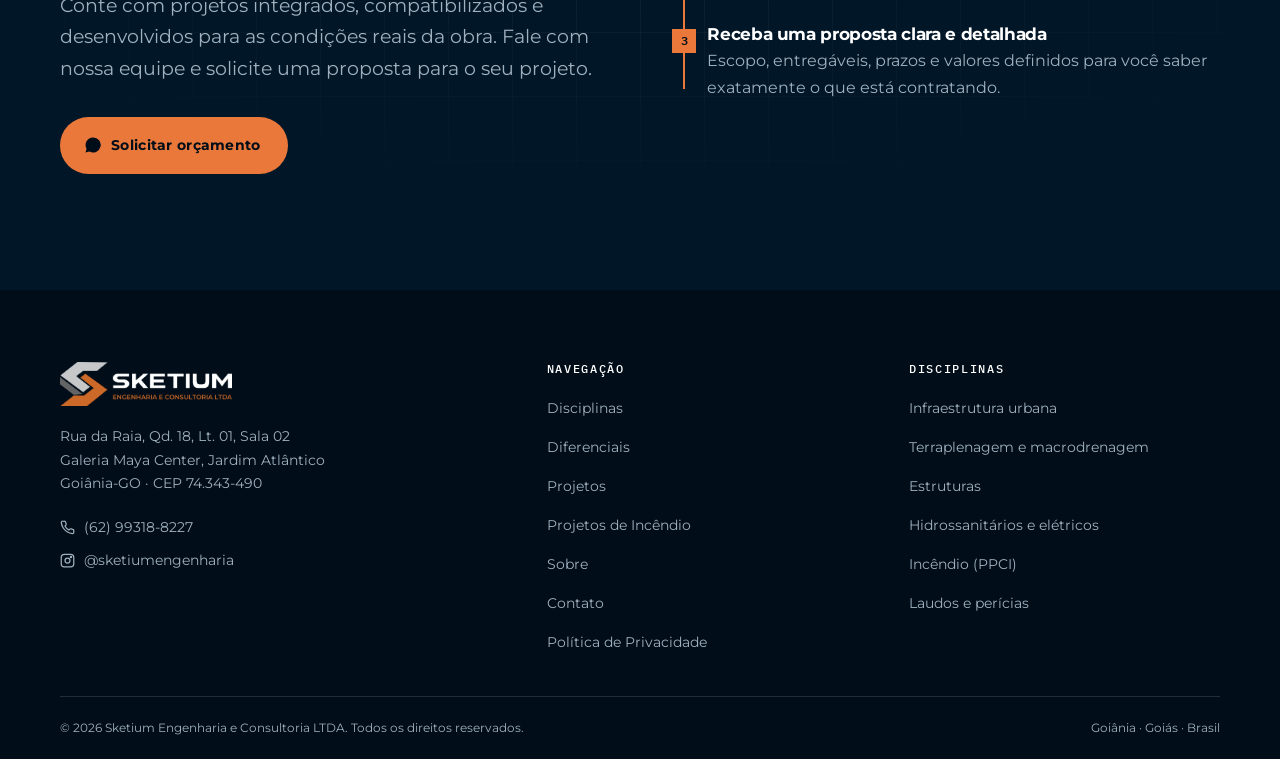
==== commit 760fb2c5: "ajuste(sketium): remove stat "10 projetos multidisciplinares" e tira o "(origem)" do WhatsApp — Clic" ====
--- a/deploy-vercel/index.html
+++ b/deploy-vercel/index.html
@@ -174,10 +174,6 @@
             <dt class="visualmente-oculto">Projetos de infraestrutura condominial</dt>
             <dd style="margin:0"><b><i>+</i><span data-contador="240000" data-formato="milhar">240.000</span></b><span aria-hidden="true">m² em projetos de infraestrutura condominial</span></dd>
           </div>
-          <div class="hero-numero">
-            <dt class="visualmente-oculto">Projetos multidisciplinares</dt>
-            <dd style="margin:0"><b><span data-contador="10">10</span></b><span aria-hidden="true">Projetos multidisciplinares</span></dd>
-          </div>
         </dl>
       </div>
     </div>
--- a/deploy-vercel/css/styles.css
+++ b/deploy-vercel/css/styles.css
@@ -456,7 +456,7 @@
 }
 .hero-numeros-grid {
   display: grid;
-  grid-template-columns: repeat(4, 1fr);
+  grid-template-columns: repeat(3, 1fr);
   gap: 0;
 }
 .hero-numero { padding: 1.5rem 1.4rem 1.6rem; position: relative; }
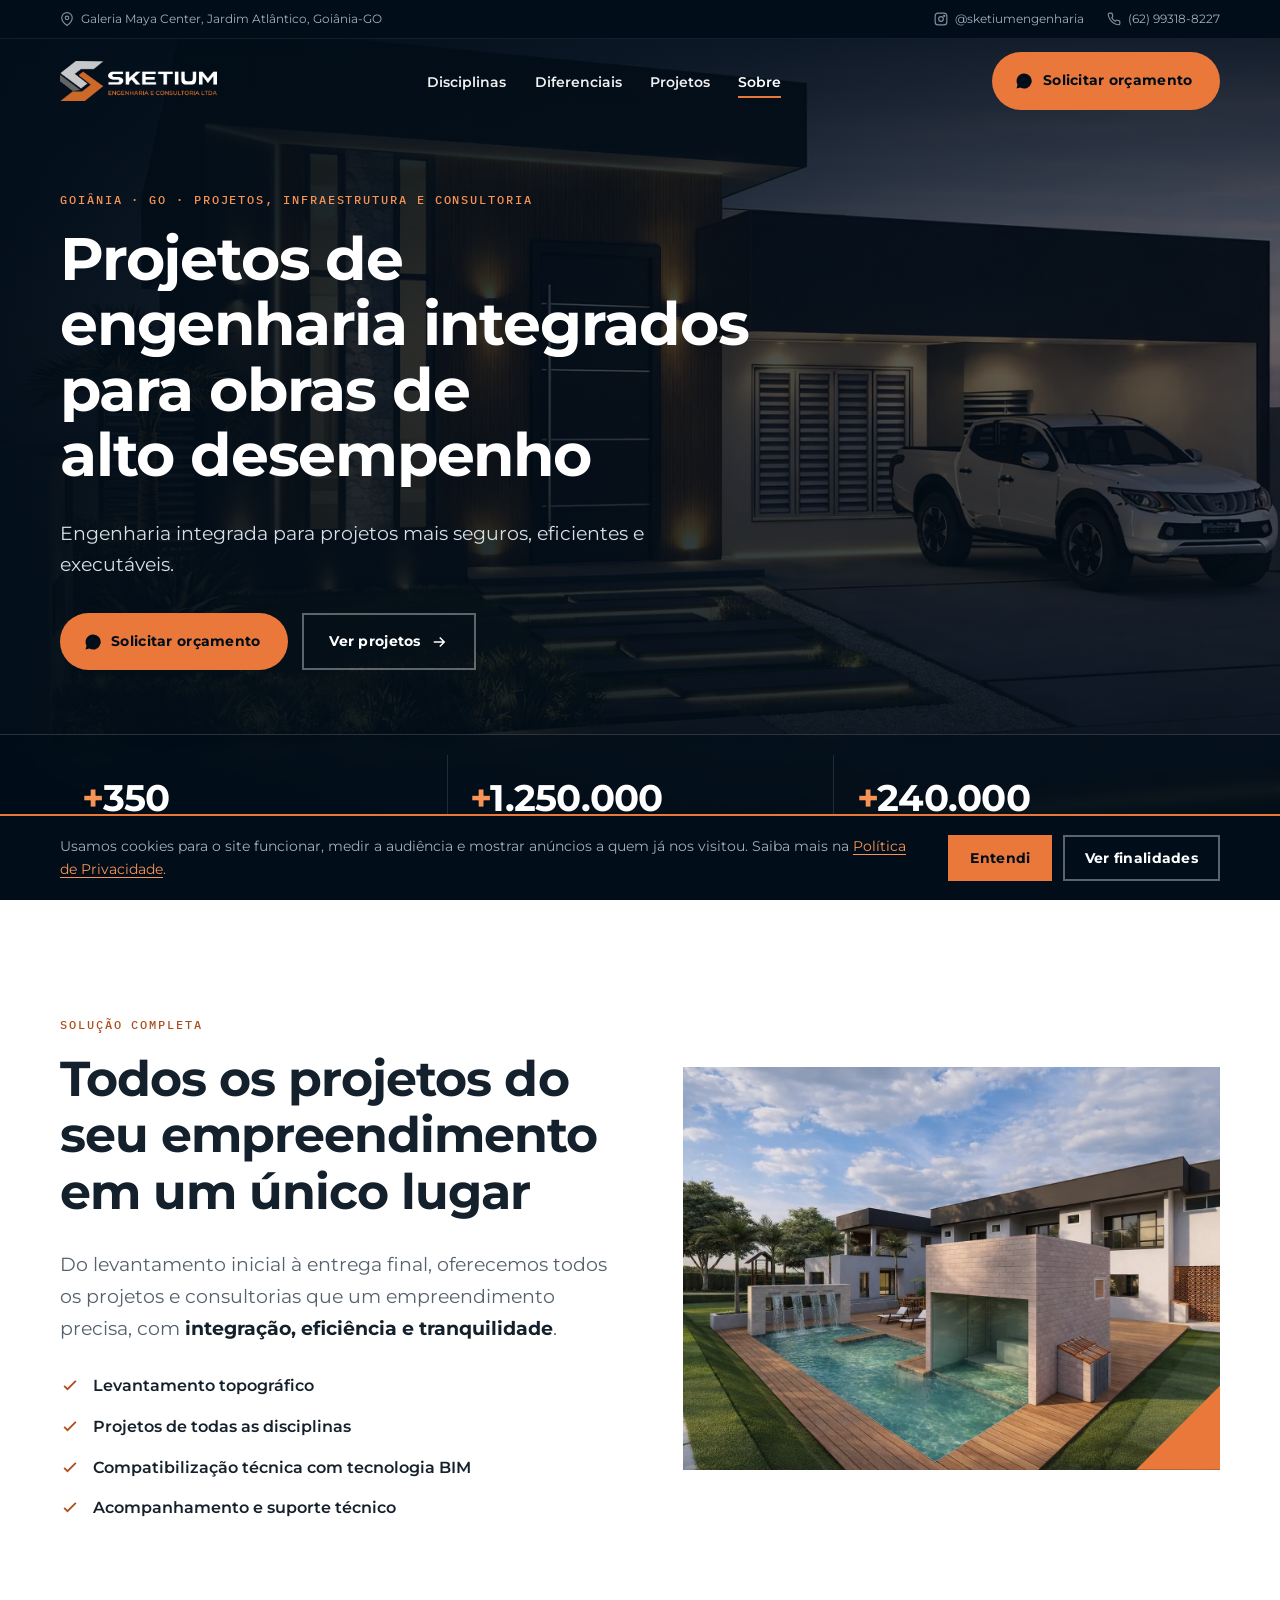
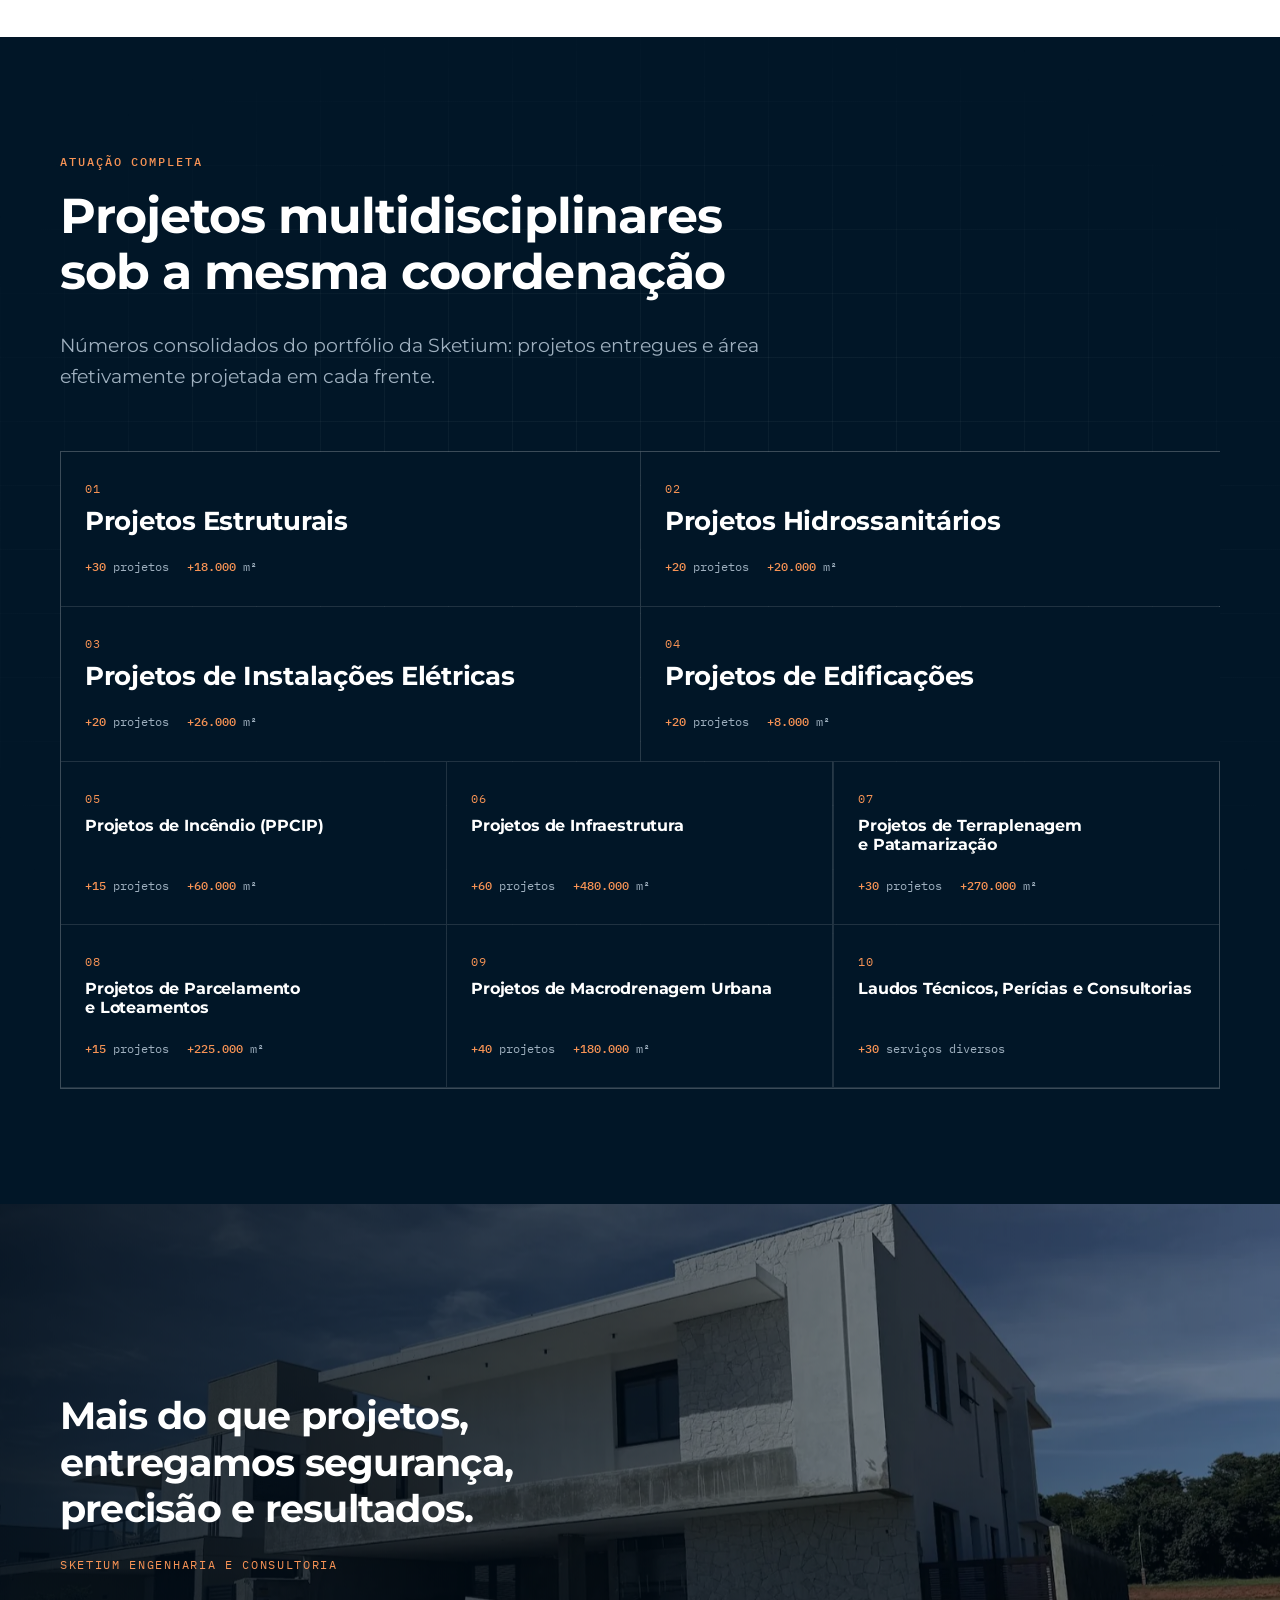
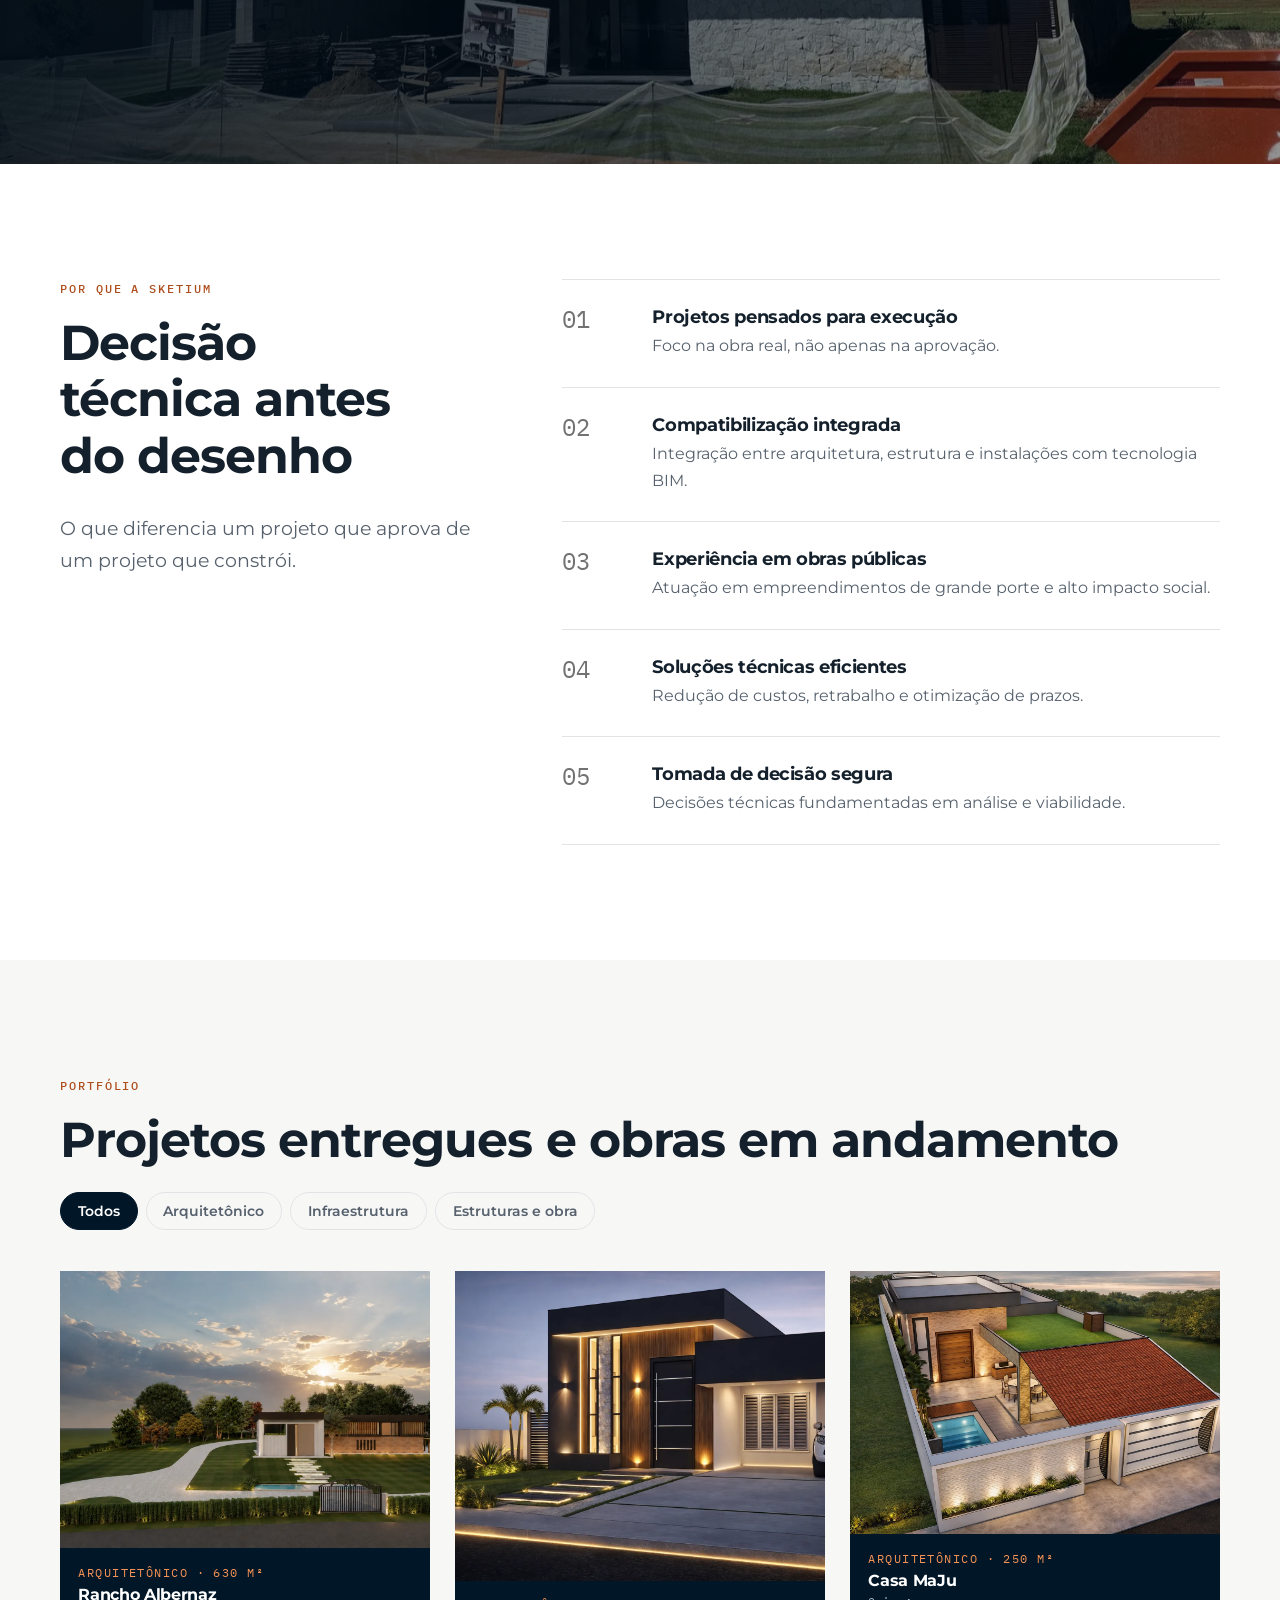
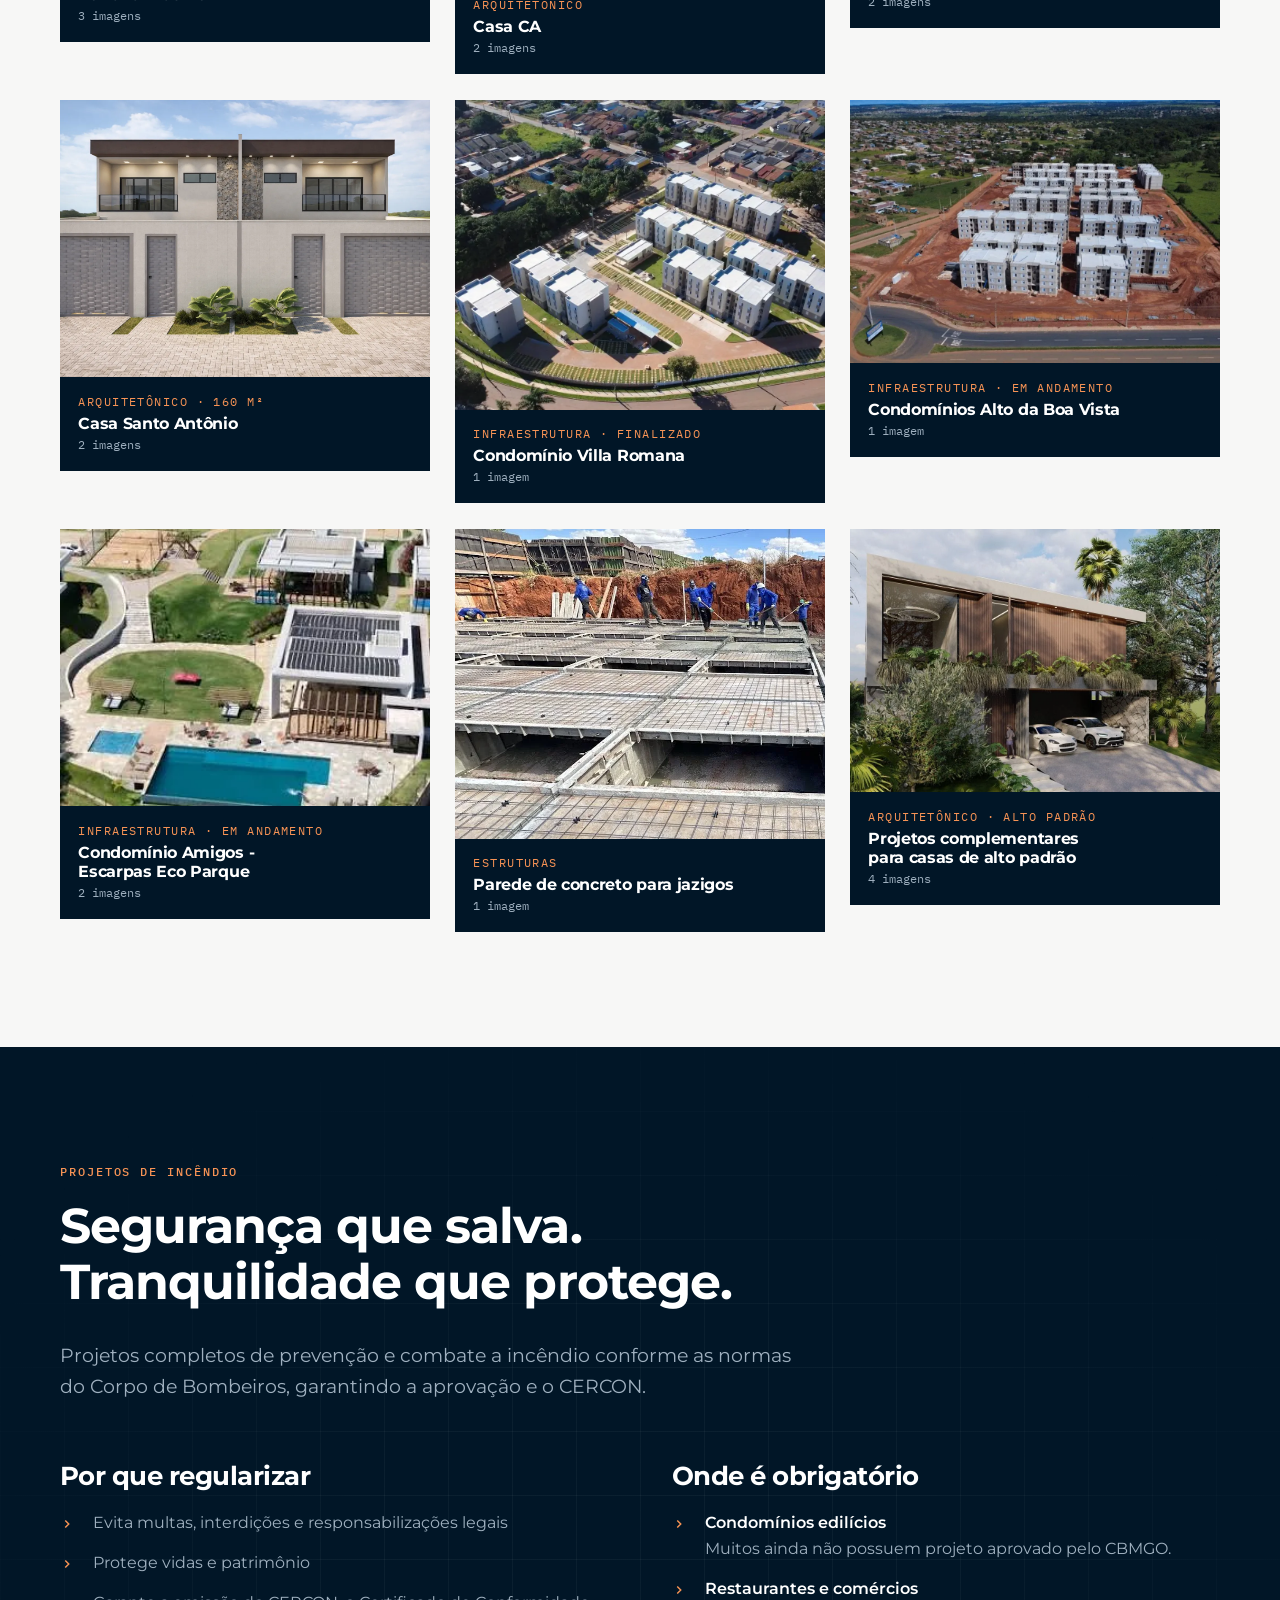
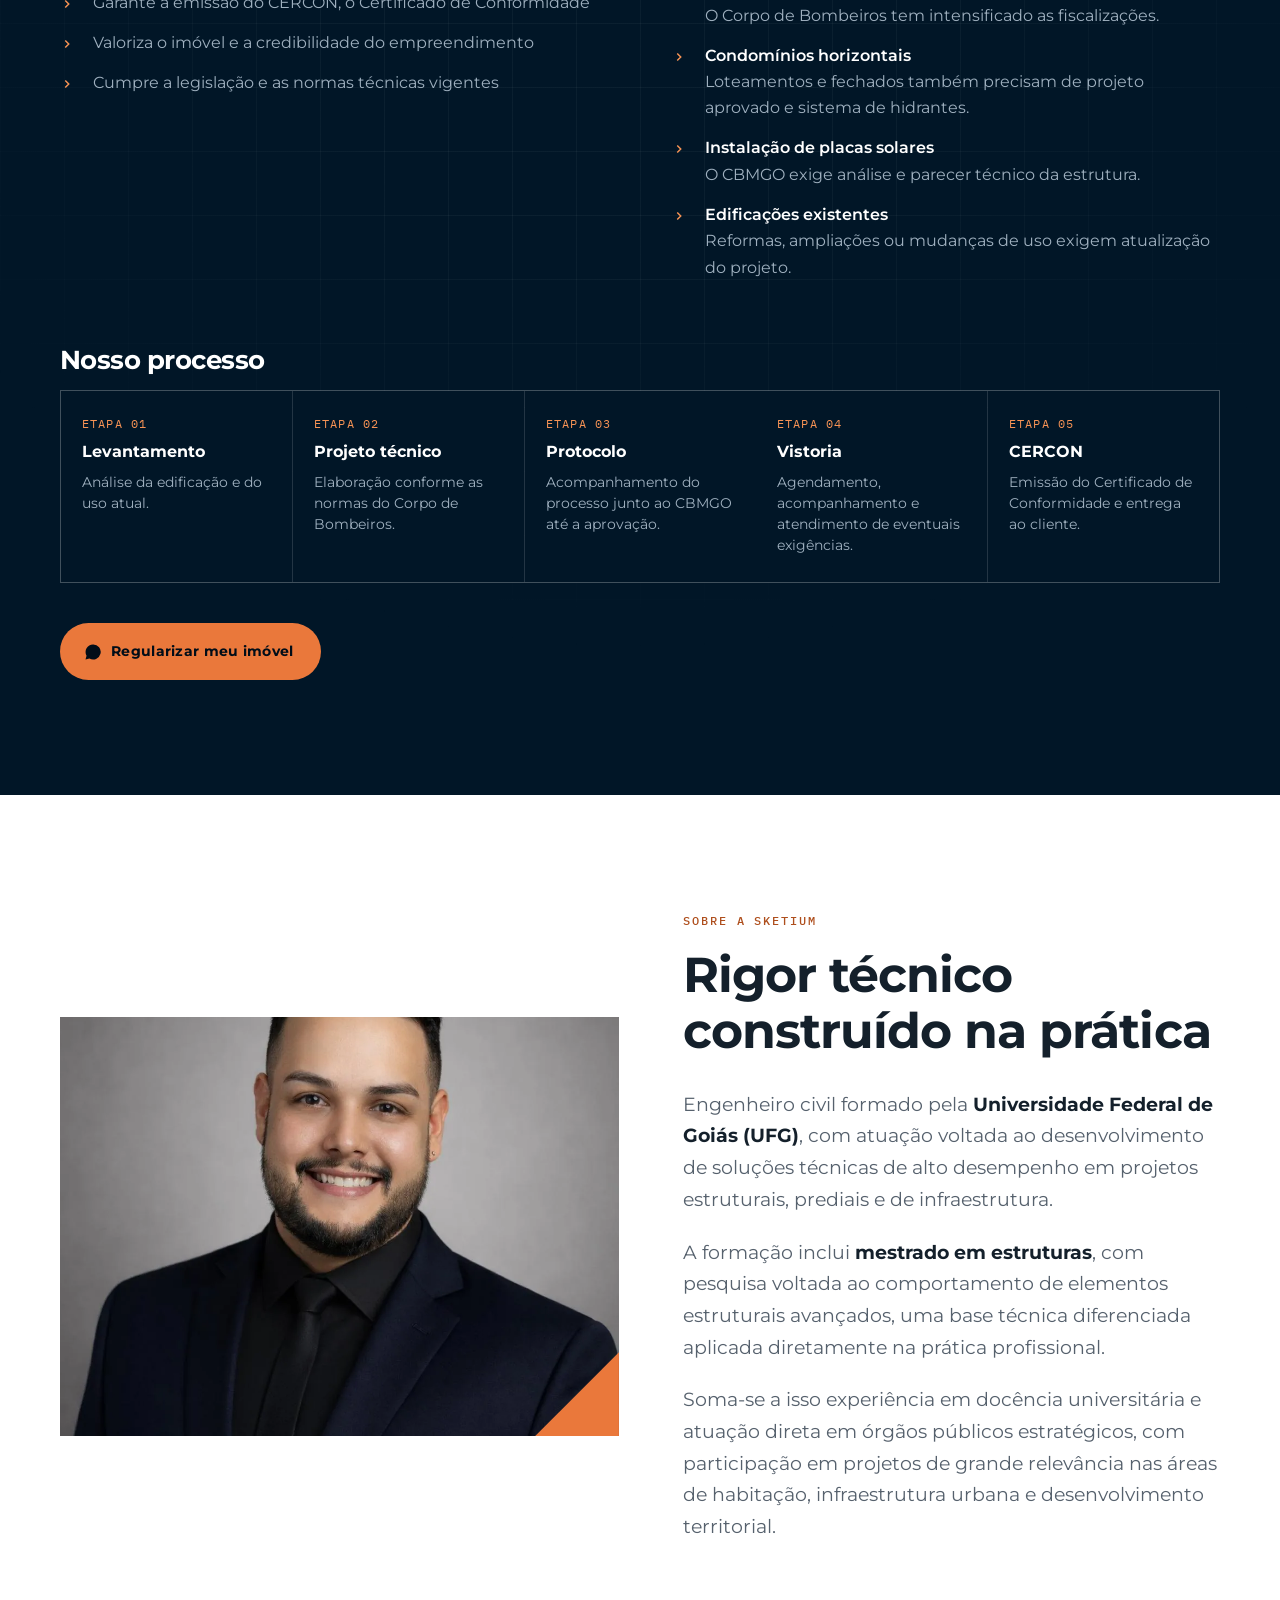
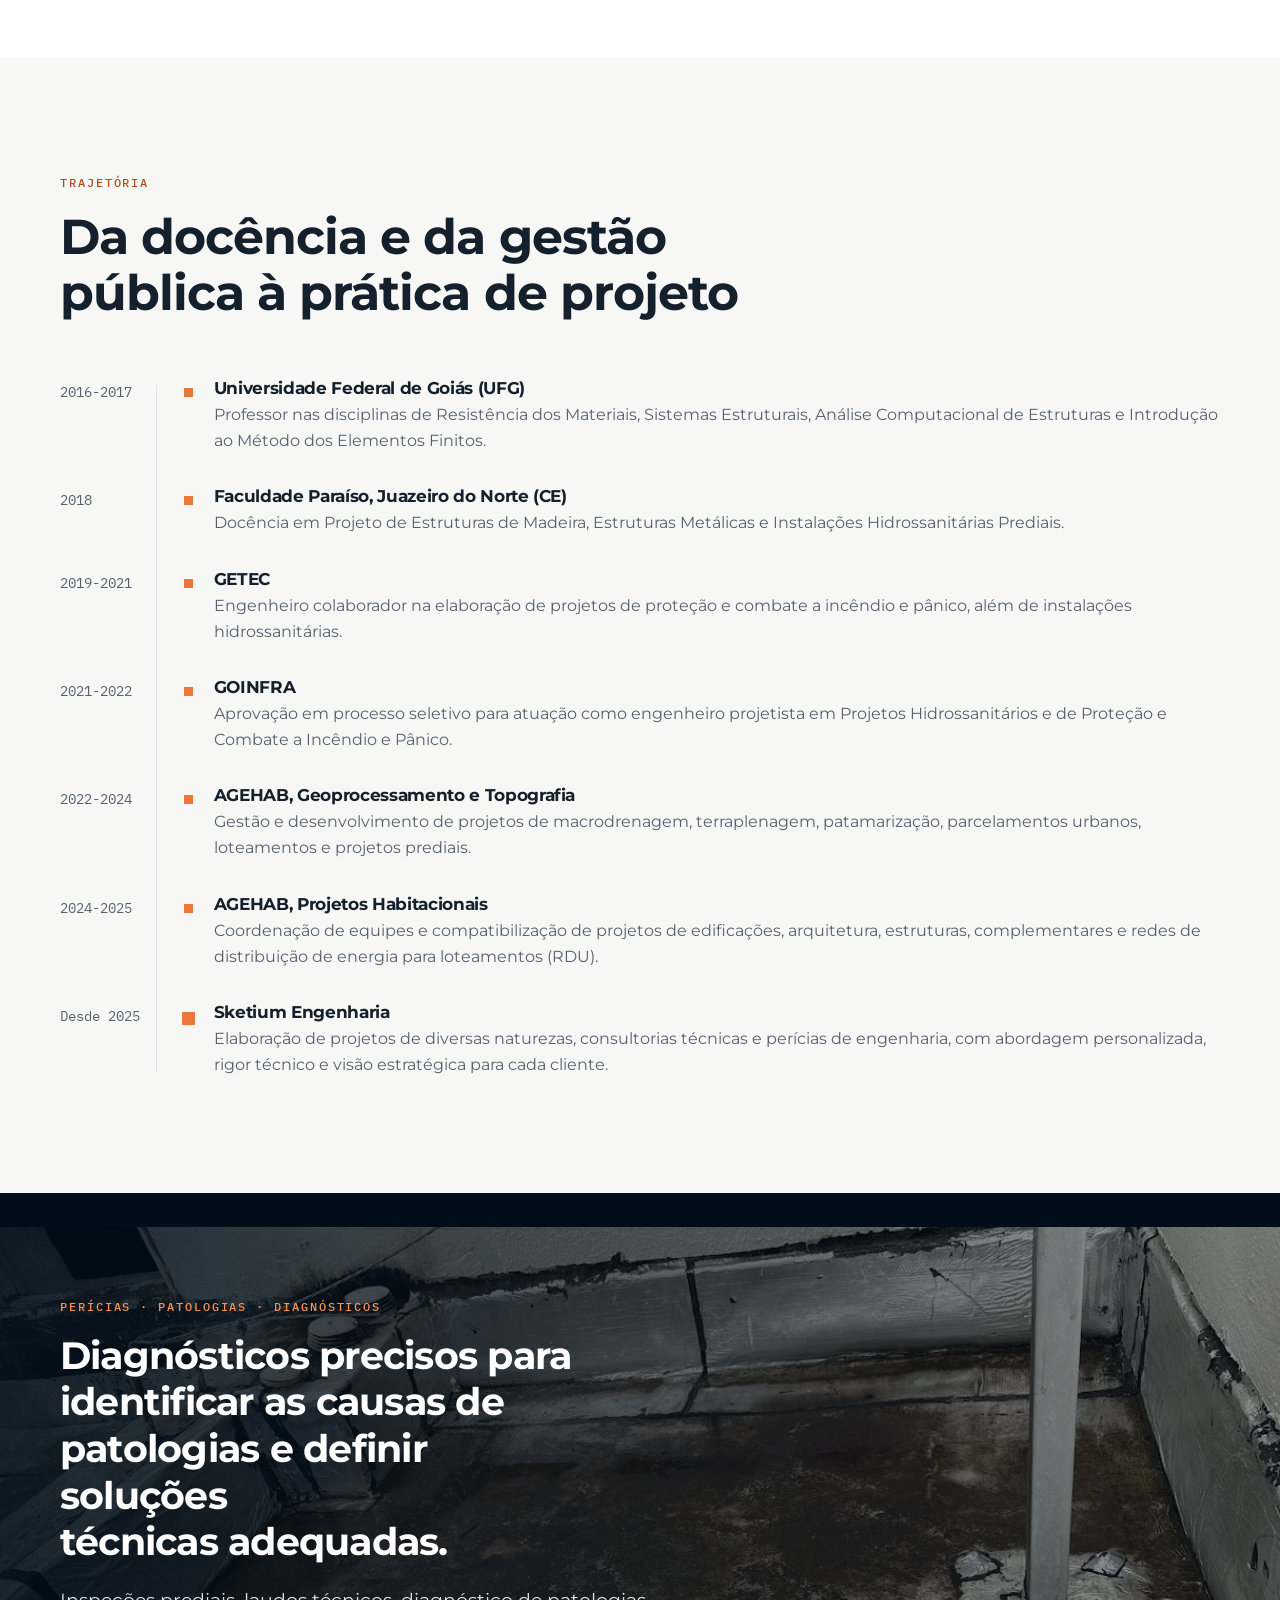
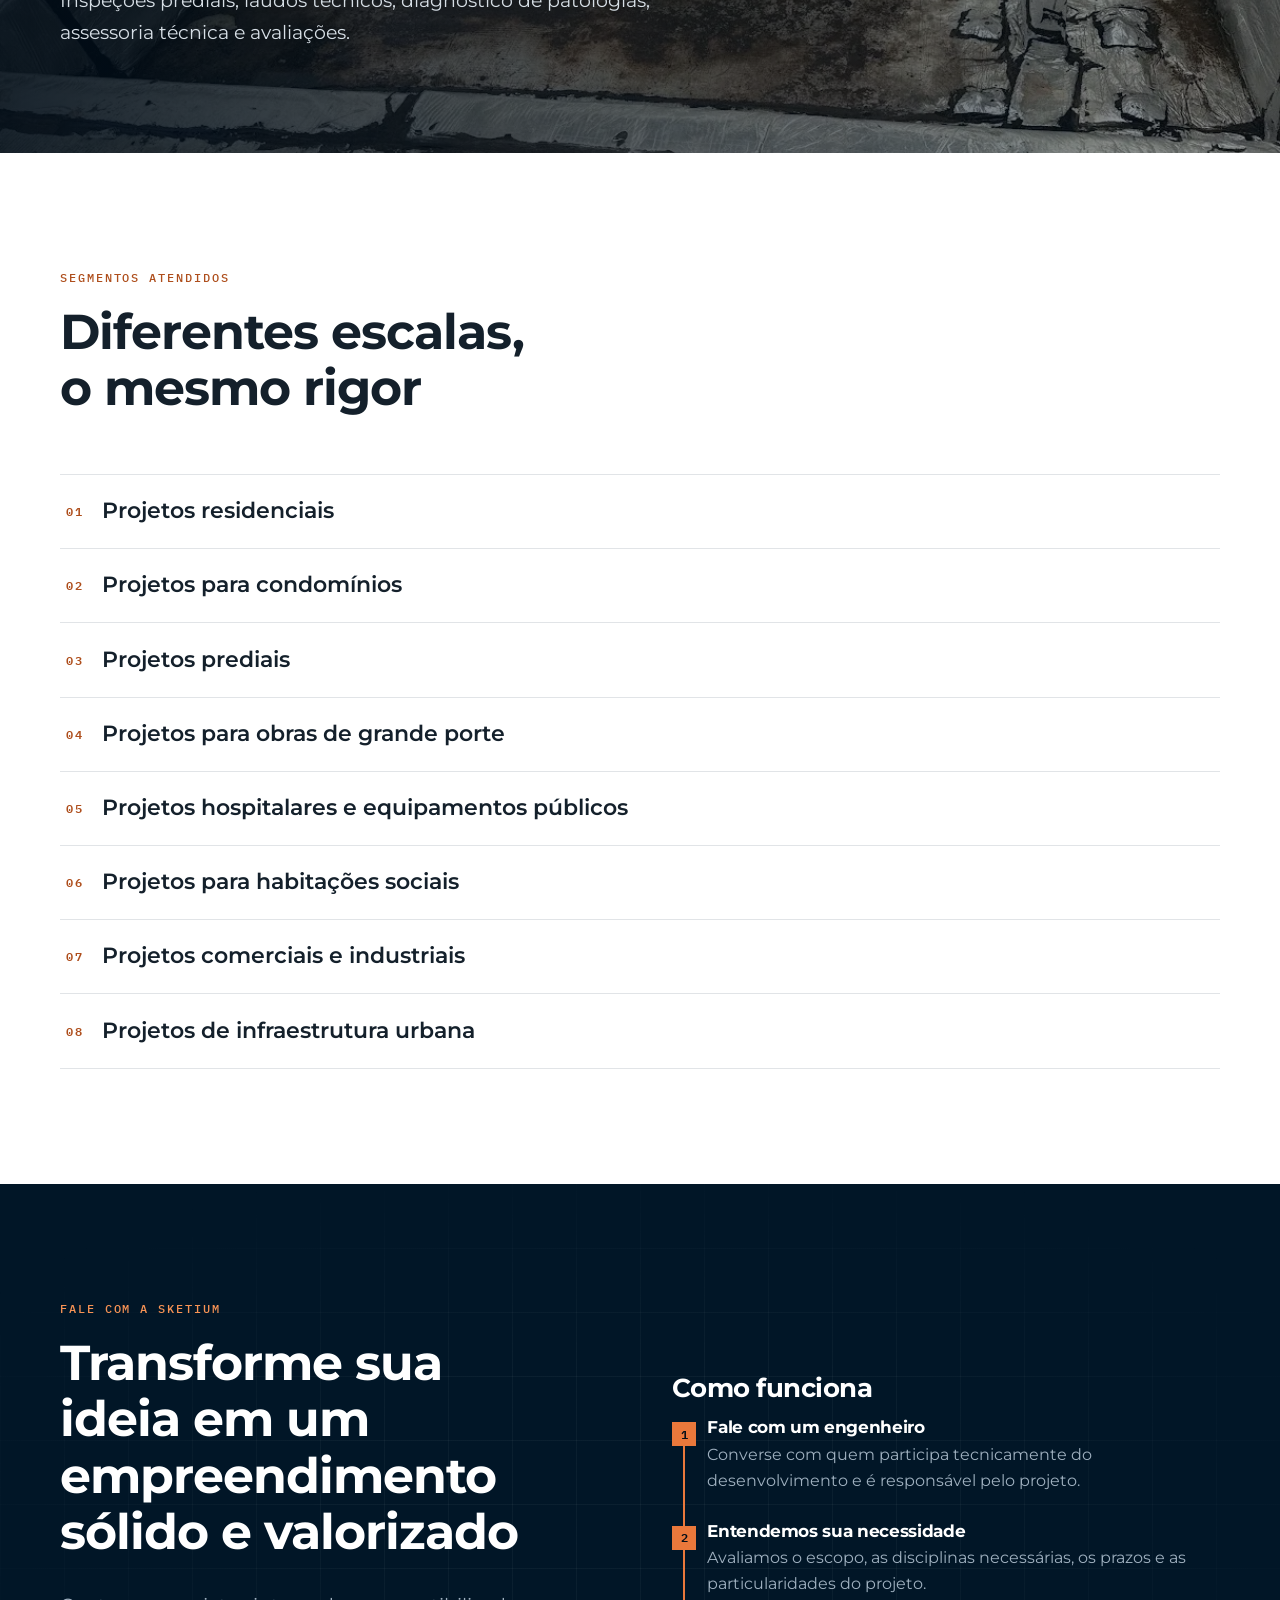
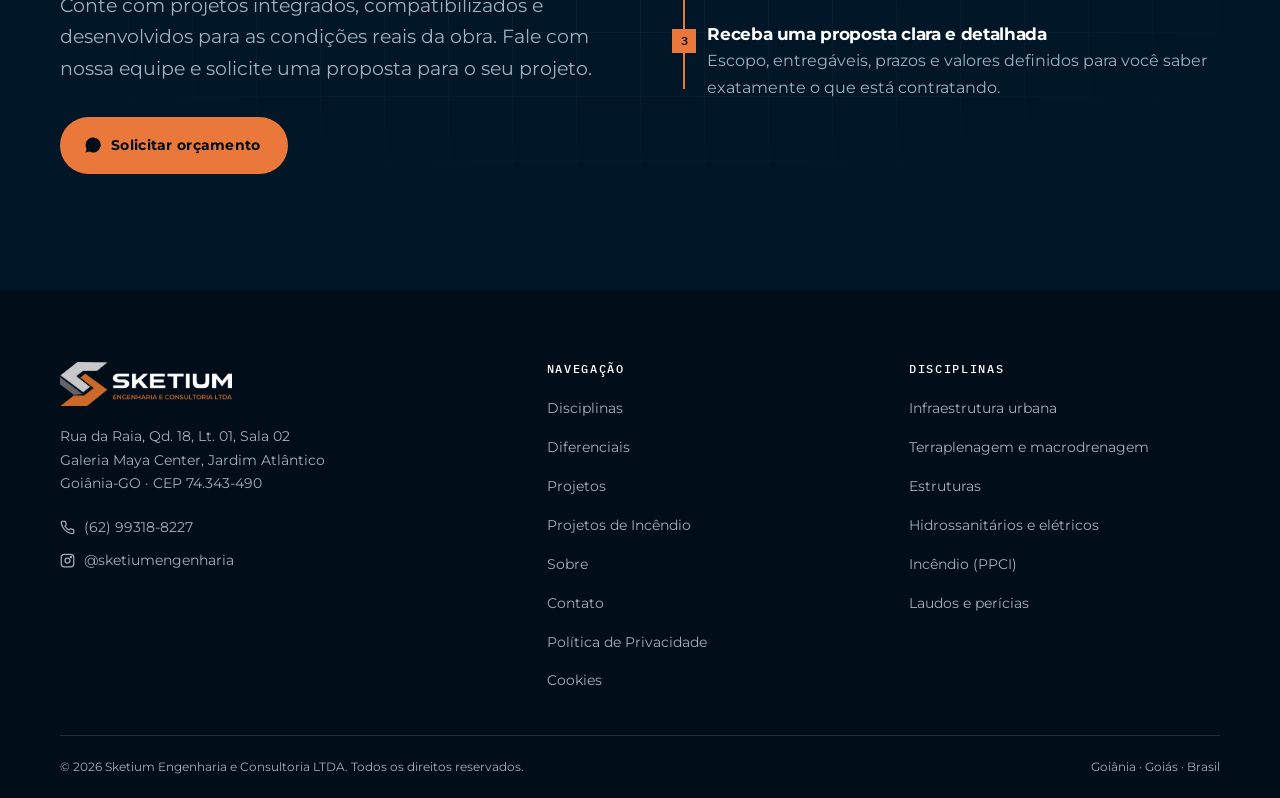
==== commit bc5a5f8e: "Troca o banner de aceite de cookies por aviso informativo Remove o evento cookie_consent do dataLaye" ====
--- a/deploy-vercel/index.html
+++ b/deploy-vercel/index.html
@@ -28,7 +28,7 @@
 <link rel="preconnect" href="https://fonts.googleapis.com">
 <link rel="preconnect" href="https://fonts.gstatic.com" crossorigin>
 <link href="https://fonts.googleapis.com/css2?family=Montserrat:wght@400;500;600;700&family=IBM+Plex+Mono:wght@400;500&display=swap" rel="stylesheet">
-<link rel="stylesheet" href="css/styles.css">
+<link rel="stylesheet" href="css/styles.css?v=2">
 
 <script type="application/ld+json">
 {
@@ -740,6 +740,7 @@
           <li><a href="#sobre">Sobre</a></li>
           <li><a href="#contato">Contato</a></li>
           <li><a href="politica-de-privacidade.html">Política de Privacidade</a></li>
+          <li><a href="politica-de-privacidade.html" data-cookie-prefs>Cookies</a></li>
         </ul>
       </div>
 
@@ -791,17 +792,21 @@
 <!-- ============ BANNER DE COOKIES (LGPD) ============ -->
 <aside class="cookies" id="cookies" hidden aria-label="Aviso de cookies">
   <div class="container cookies-inner">
-    <p>Usamos cookies para melhorar sua experiência e entender como o site é utilizado.
-       Você pode aceitar ou recusar os cookies de análise. Veja nossa
-       <a href="politica-de-privacidade.html">Política de Privacidade</a>.</p>
+    <p>Usamos cookies para o site funcionar, medir a audiência e mostrar anúncios a quem já nos visitou.
+       Saiba mais na <a href="politica-de-privacidade.html">Política de Privacidade</a>.</p>
     <div class="cookies-acoes">
-      <button class="btn btn-primario" type="button" id="cookies-aceitar">Aceitar</button>
-      <button class="btn btn-fantasma" type="button" id="cookies-recusar">Recusar</button>
-    </div>
+      <button class="btn btn-primario" type="button" id="cookies-ok">Entendi</button>
+      <button class="btn btn-fantasma" type="button" id="cookies-mais" aria-expanded="false" aria-controls="cookies-fins">Ver finalidades</button>
+    </div>
+    <ul class="cookies-fins" id="cookies-fins" hidden>
+      <li><strong>Essenciais:</strong> fazem o site funcionar.</li>
+      <li><strong>Análise:</strong> Google Analytics, para saber quais páginas e botões funcionam.</li>
+      <li><strong>Publicidade:</strong> Google Ads, Meta e LinkedIn, para mostrar anúncios a quem já visitou o site.</li>
+    </ul>
   </div>
 </aside>
 
 <script src="js/app.js" defer></script>
-<script src="js/cookies.js" defer></script>
+<script src="js/cookies.js?v=2" defer></script>
 </body>
 </html>
--- a/deploy-vercel/css/styles.css
+++ b/deploy-vercel/css/styles.css
@@ -1092,6 +1092,16 @@
 .cookies p a { color: var(--acento-sobre-navy); }
 .cookies-acoes { display: flex; gap: .65rem; flex-wrap: wrap; flex: none; }
 .cookies .btn { padding: .75rem 1.25rem; }
+.cookies-fins {
+  flex: 1 1 100%;
+  list-style: none; margin: 0; padding: .9rem 0 0;
+  border-top: 1px solid var(--borda-inversa);
+  display: grid; gap: .4rem;
+  font-size: var(--t-sm); line-height: 1.6;
+  color: var(--texto-inverso-suave);
+}
+.cookies-fins[hidden] { display: none; }
+.cookies-fins strong { color: var(--texto-inverso); font-weight: 600; }
 
 @media (max-width: 560px) {
   .cookies-acoes { width: 100%; }
